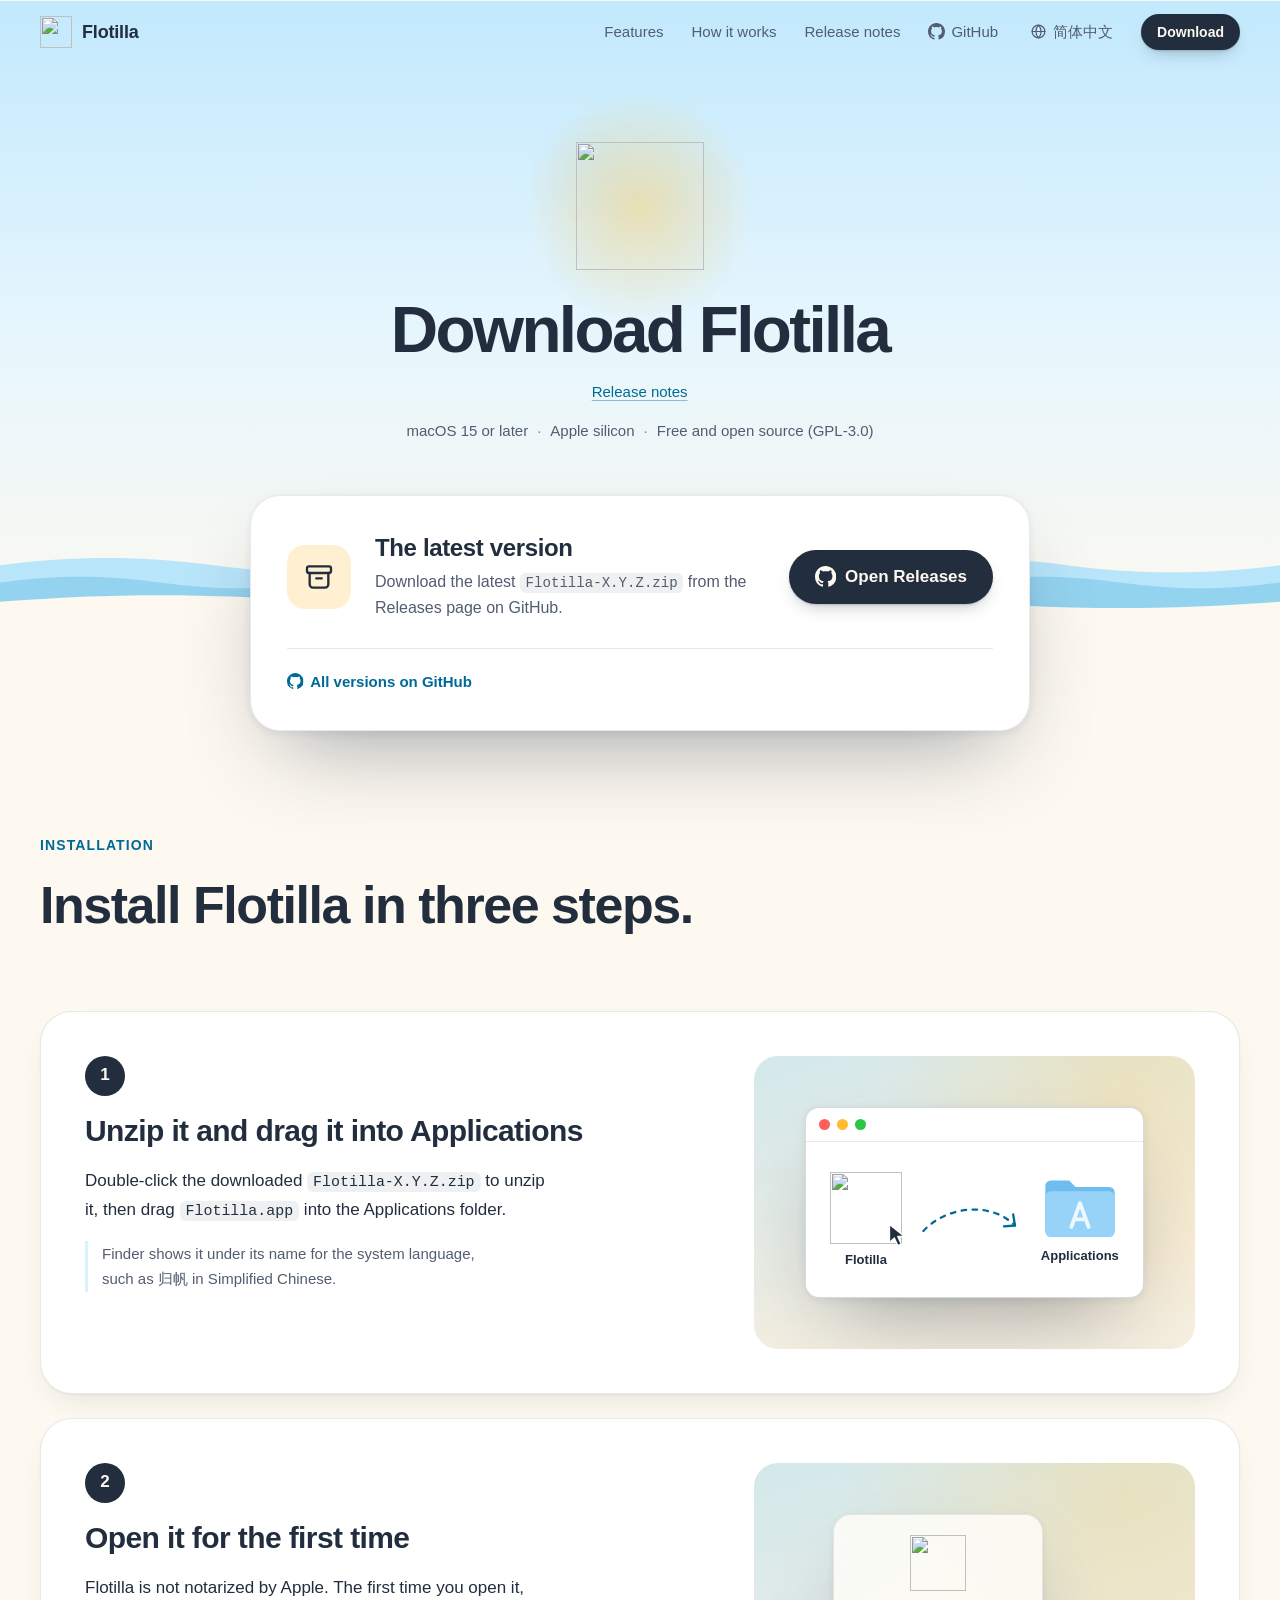
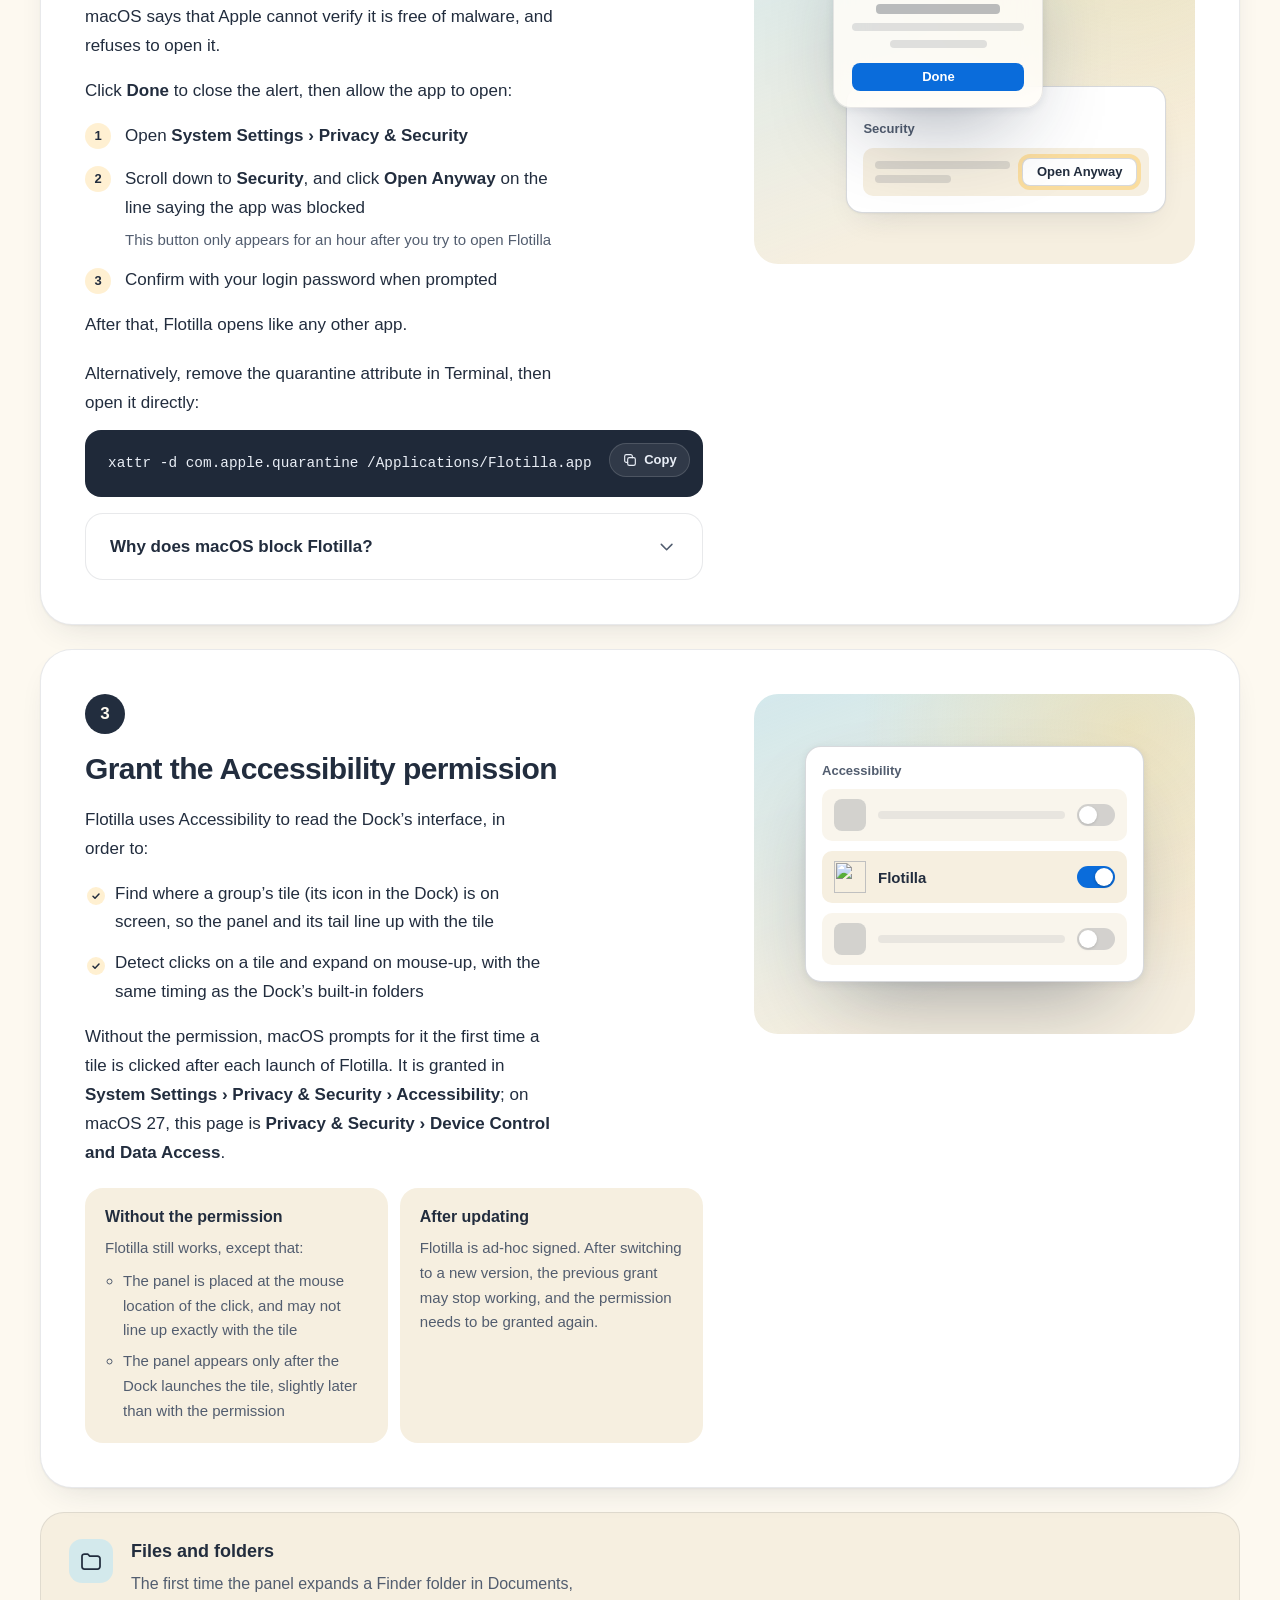
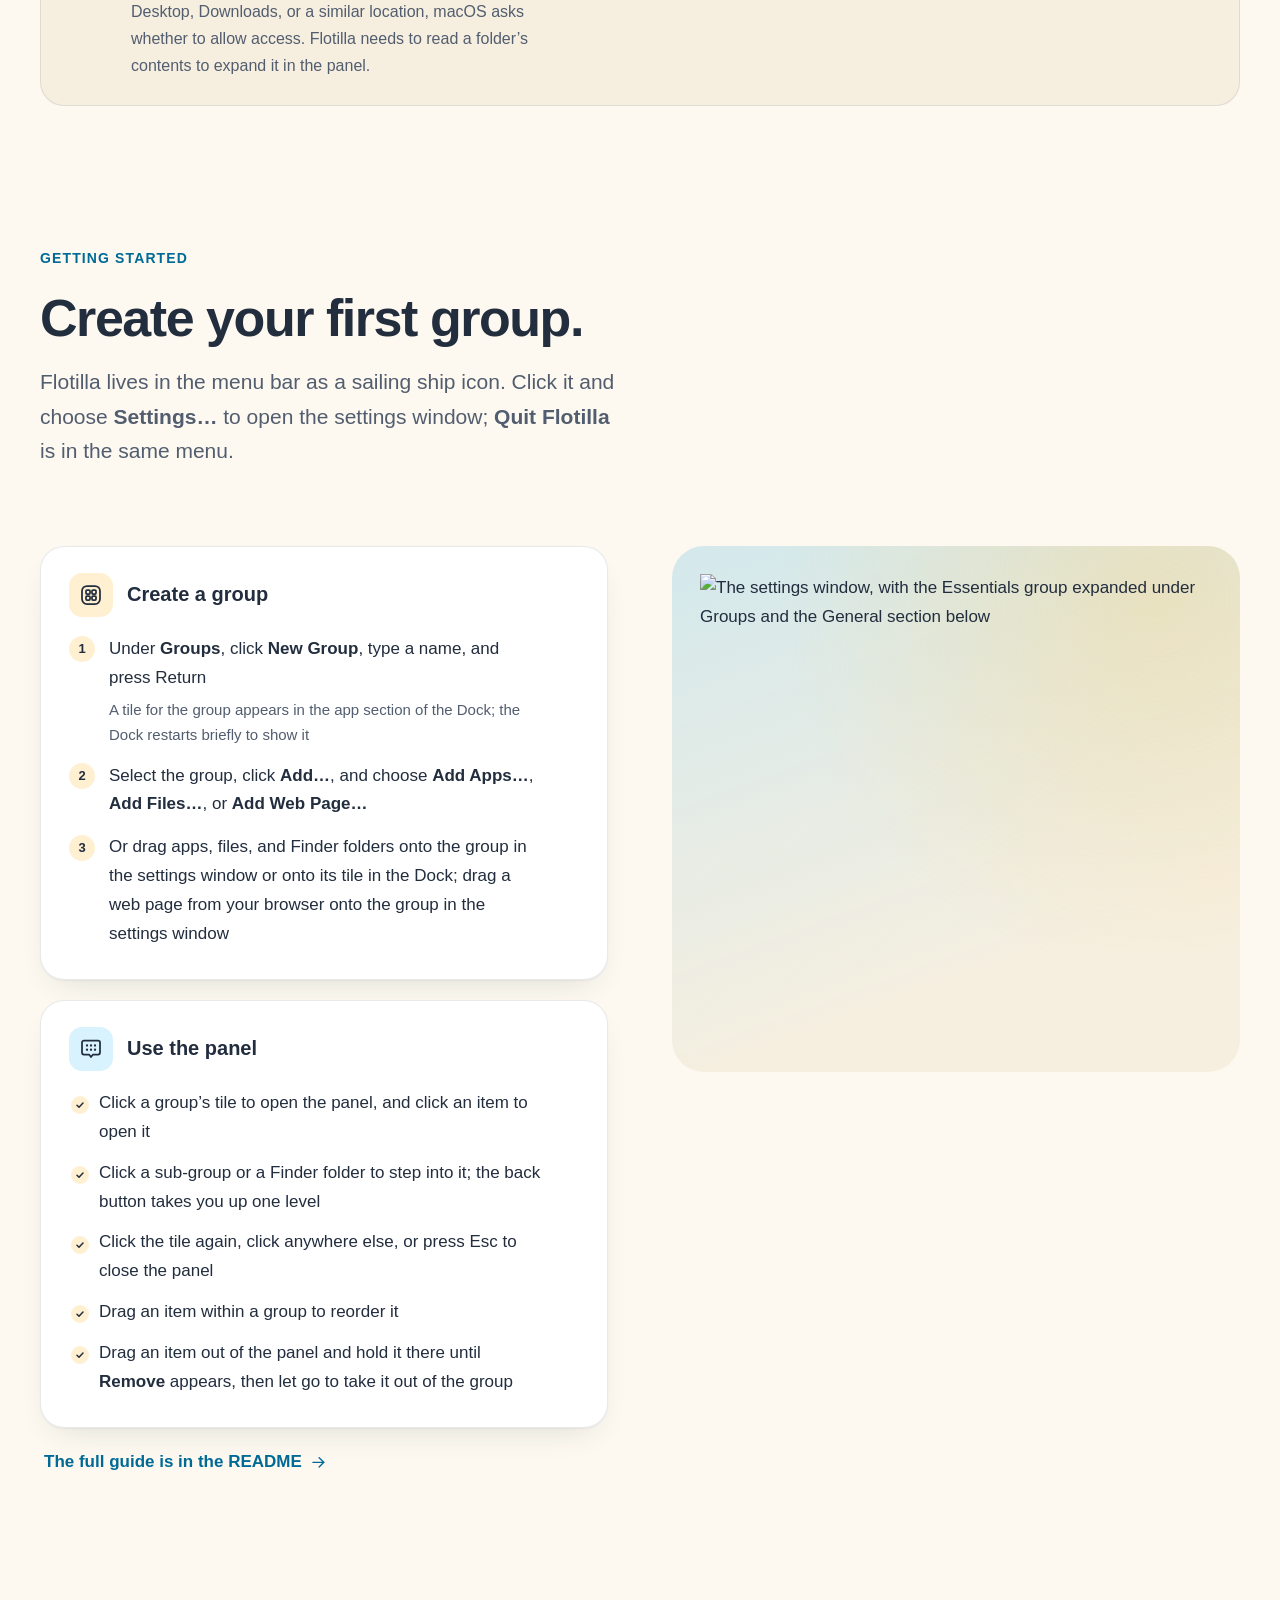
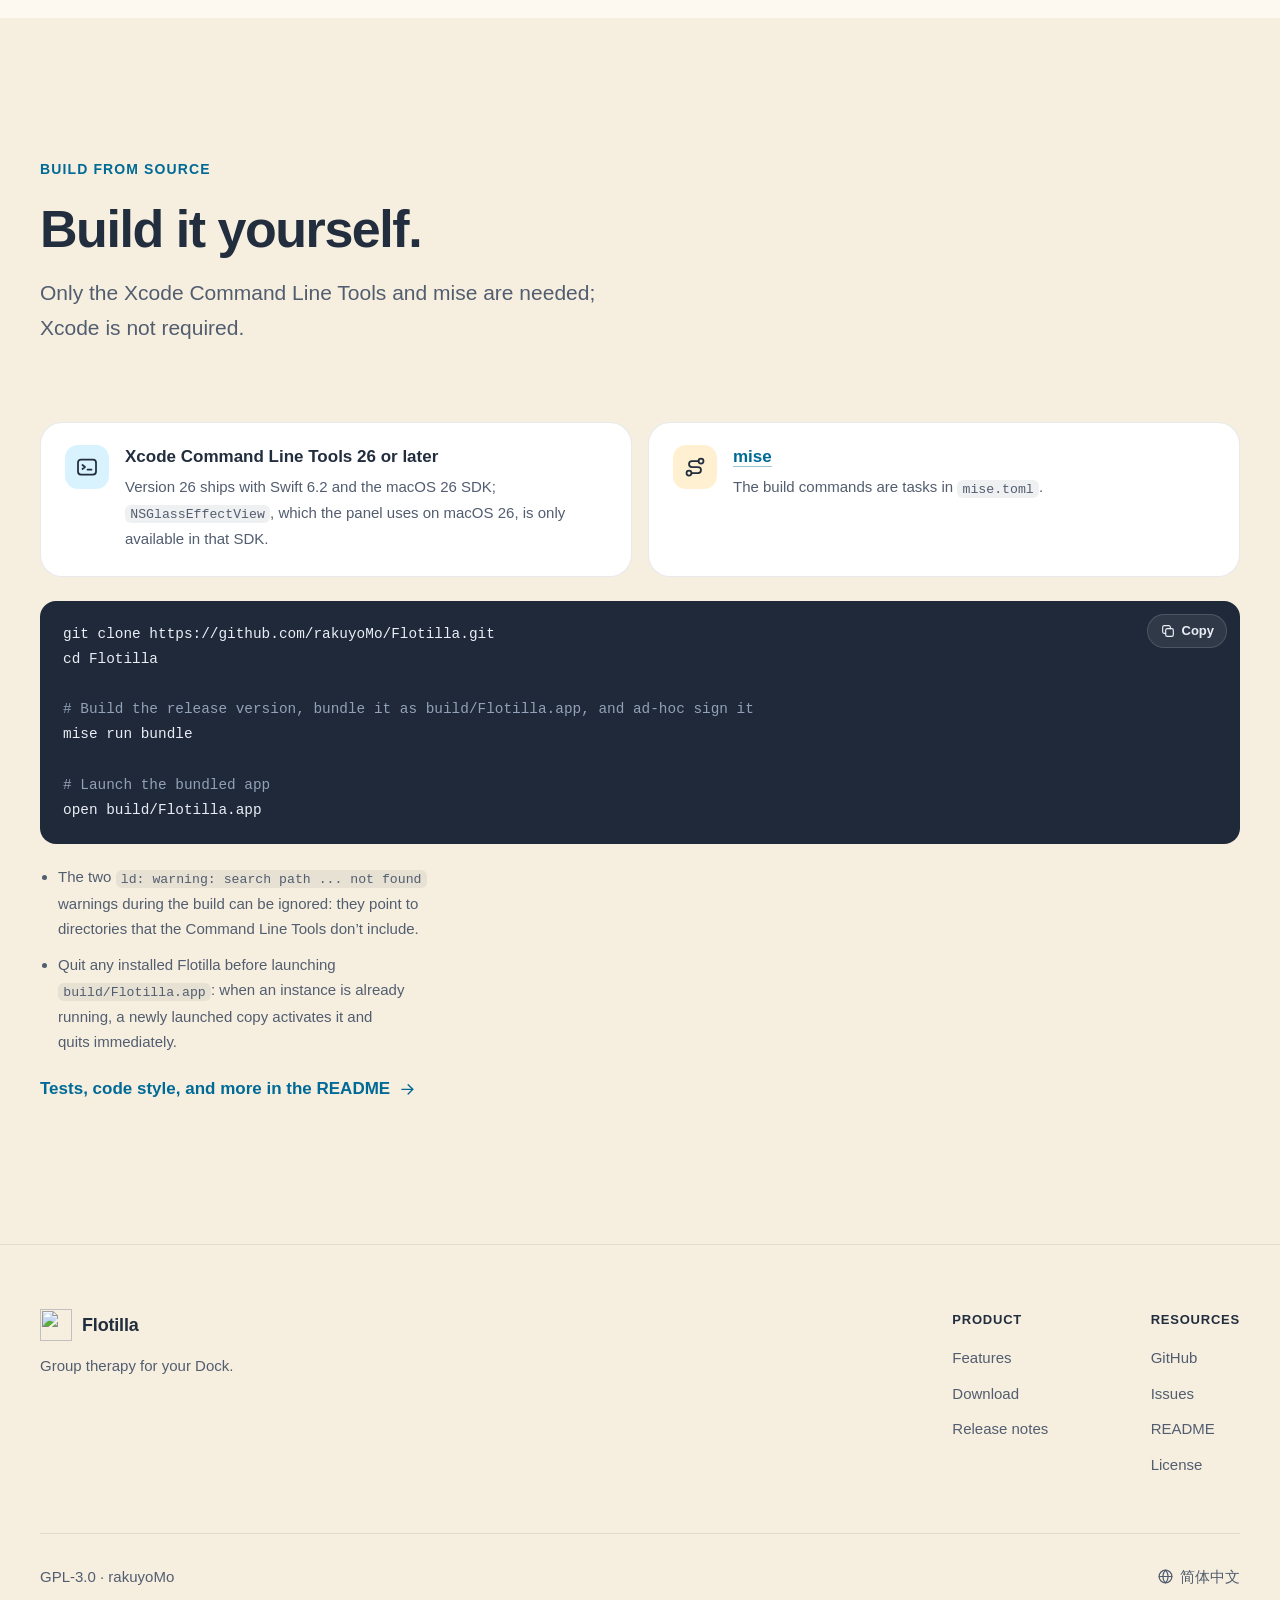
==== website/download/index.html @ 15d31f88 "feat: 新增官网的页面、样式与脚本" ====
<!doctype html>
<html
  lang="en"
  data-root="../"
>
<head>
  <meta charset="utf-8">

  <meta
    name="viewport"
    content="width=device-width, initial-scale=1"
  >

  <!-- 浏览器首选简体中文、又没在语言切换里选过时，跳到中文页；先于渲染执行，避免先闪一下英文 -->
  <script>
    (() => {
      document.documentElement.classList.add("js");

      let saved = null;

      try {
        saved = localStorage.getItem("flotilla.language");
      } catch {
        saved = null;
      }

      const preferred = (
        navigator.languages?.[0]
        ?? navigator.language
        ?? ""
      ).toLowerCase();

      const isSimplifiedChinese = ["zh", "zh-cn", "zh-sg"].includes(preferred)
        || preferred.startsWith("zh-hans");

      if (saved === null && isSimplifiedChinese) {
        location.replace("../zh/download/" + location.hash);
      }
    })();
  </script>

  <title>Download Flotilla</title>

  <meta
    name="description"
    content="Download Flotilla for macOS 15 or later on Apple silicon, then install it, open it for the first time, and grant the Accessibility permission."
  >

  <meta
    name="color-scheme"
    content="light dark"
  >

  <meta
    name="theme-color"
    content="#FDF9F0"
    media="(prefers-color-scheme: light)"
  >

  <meta
    name="theme-color"
    content="#031536"
    media="(prefers-color-scheme: dark)"
  >

  <link
    rel="canonical"
    href="https://blog.rakuyo.dev/Flotilla/download/"
  >

  <link
    rel="alternate"
    hreflang="en"
    href="https://blog.rakuyo.dev/Flotilla/download/"
  >

  <link
    rel="alternate"
    hreflang="zh-Hans"
    href="https://blog.rakuyo.dev/Flotilla/zh/download/"
  >

  <link
    rel="alternate"
    hreflang="x-default"
    href="https://blog.rakuyo.dev/Flotilla/download/"
  >

  <meta
    property="og:type"
    content="website"
  >

  <meta
    property="og:site_name"
    content="Flotilla"
  >

  <meta
    property="og:title"
    content="Download Flotilla"
  >

  <meta
    property="og:description"
    content="Download Flotilla for macOS 15 or later on Apple silicon, then install it, open it for the first time, and grant the Accessibility permission."
  >

  <meta
    property="og:url"
    content="https://blog.rakuyo.dev/Flotilla/download/"
  >

  <meta
    property="og:image"
    content="https://blog.rakuyo.dev/Flotilla/assets/img/og-en.png"
  >

  <meta
    property="og:image:width"
    content="1200"
  >

  <meta
    property="og:image:height"
    content="480"
  >

  <meta
    property="og:locale"
    content="en_US"
  >

  <meta
    name="twitter:card"
    content="summary_large_image"
  >

  <link
    rel="icon"
    href="../assets/img/favicon-light.png"
    type="image/png"
    media="(prefers-color-scheme: light)"
  >

  <link
    rel="icon"
    href="../assets/img/favicon-dark.png"
    type="image/png"
    media="(prefers-color-scheme: dark)"
  >

  <link
    rel="apple-touch-icon"
    href="../assets/img/apple-touch-icon.png"
  >

  <link
    rel="stylesheet"
    href="../assets/css/site.css"
  >

  <link
    rel="stylesheet"
    href="../assets/css/download.css"
  >

  <script
    src="../assets/js/site.js"
    defer
  ></script>
  <script
    src="../assets/js/releases.js"
    defer
  ></script>
</head>
<body>
  <svg
    class="icon-sprite"
    aria-hidden="true"
  >
    <symbol
      id="i-github"
      viewBox="0 0 16 16"
    >
      <path
        fill="currentColor"
        stroke="none"
        d="M8 0c4.42 0 8 3.58 8 8a8.013 8.013 0 0 1-5.45 7.59c-.4.08-.55-.17-.55-.38 0-.27.01-1.13.01-2.2 0-.75-.25-1.23-.54-1.48 1.78-.2 3.65-.88 3.65-3.95 0-.88-.31-1.59-.82-2.15.08-.2.36-1.02-.08-2.12 0 0-.67-.22-2.2.82-.64-.18-1.32-.27-2-.27-.68 0-1.36.09-2 .27-1.53-1.03-2.2-.82-2.2-.82-.44 1.1-.16 1.92-.08 2.12-.51.56-.82 1.28-.82 2.15 0 3.06 1.86 3.75 3.64 3.95-.23.2-.44.55-.51 1.07-.46.21-1.61.55-2.33-.66-.15-.24-.6-.83-1.23-.82-.67.01-.27.38.01.53.34.19.73.9.82 1.13.16.45.68 1.31 2.69.94 0 .67.01 1.3.01 1.49 0 .21-.15.45-.55.38A7.995 7.995 0 0 1 0 8c0-4.42 3.58-8 8-8Z"
      />
    </symbol>

    <symbol
      id="i-download"
      viewBox="0 0 24 24"
    >
      <path d="M12 4v11"/>
      <path d="m7 10 5 5 5-5"/>
      <path d="M5 19.5h14"/>
    </symbol>

    <symbol
      id="i-arrow-right"
      viewBox="0 0 24 24"
    >
      <path d="M5 12h14"/>
      <path d="m13 6 6 6-6 6"/>
    </symbol>

    <symbol
      id="i-external"
      viewBox="0 0 24 24"
    >
      <path d="M7 17 17 7"/>
      <path d="M8.5 7H17v8.5"/>
    </symbol>

    <symbol
      id="i-copy"
      viewBox="0 0 24 24"
    >
      <rect
        x="8.5"
        y="8.5"
        width="11.5"
        height="11.5"
        rx="2.5"
      />

      <path d="M15.5 8.5V6.5A2.5 2.5 0 0 0 13 4H6.5A2.5 2.5 0 0 0 4 6.5V13a2.5 2.5 0 0 0 2.5 2.5h2"/>
    </symbol>

    <symbol
      id="i-check"
      viewBox="0 0 24 24"
    >
      <path d="m5 12.5 4.5 4.5L19 7.5"/>
    </symbol>

    <symbol
      id="i-close"
      viewBox="0 0 24 24"
    >
      <path d="m6.5 6.5 11 11"/>
      <path d="m17.5 6.5-11 11"/>
    </symbol>

    <symbol
      id="i-menu"
      viewBox="0 0 24 24"
    >
      <path d="M4 8.5h16"/>
      <path d="M4 15.5h16"/>
    </symbol>

    <symbol
      id="i-globe"
      viewBox="0 0 24 24"
    >
      <circle
        cx="12"
        cy="12"
        r="9"
      />

      <path d="M3 12h18"/>
      <path d="M12 3c2.5 2.6 3.75 5.6 3.75 9s-1.25 6.4-3.75 9c-2.5-2.6-3.75-5.6-3.75-9S9.5 5.6 12 3Z"/>
    </symbol>

    <symbol
      id="i-link"
      viewBox="0 0 24 24"
    >
      <path d="M10 14a4.5 4.5 0 0 0 6.4 0l2.8-2.8a4.5 4.5 0 0 0-6.4-6.4L11.5 6.1"/>
      <path d="M14 10a4.5 4.5 0 0 0-6.4 0l-2.8 2.8a4.5 4.5 0 0 0 6.4 6.4l1.3-1.3"/>
    </symbol>

    <symbol
      id="i-rss"
      viewBox="0 0 24 24"
    >
      <path d="M5 4.5A14.5 14.5 0 0 1 19.5 19"/>
      <path d="M5 10.5a8.5 8.5 0 0 1 8.5 8.5"/>

      <circle
        cx="6"
        cy="18"
        r="1.5"
        fill="currentColor"
        stroke="none"
      />
    </symbol>

    <symbol
      id="i-star"
      viewBox="0 0 24 24"
    >
      <path d="m12 3.5 2.6 5.3 5.9.9-4.25 4.1 1 5.8L12 16.85l-5.25 2.75 1-5.8L3.5 9.7l5.9-.9Z"/>
    </symbol>

    <symbol
      id="i-eye"
      viewBox="0 0 24 24"
    >
      <path d="M2.5 12S6 5.5 12 5.5 21.5 12 21.5 12 18 18.5 12 18.5 2.5 12 2.5 12Z"/>

      <circle
        cx="12"
        cy="12"
        r="3"
      />
    </symbol>

    <symbol
      id="i-issue"
      viewBox="0 0 24 24"
    >
      <circle
        cx="12"
        cy="12"
        r="8.5"
      />

      <circle
        cx="12"
        cy="12"
        r="1.75"
        fill="currentColor"
        stroke="none"
      />
    </symbol>

    <symbol
      id="i-pull-request"
      viewBox="0 0 24 24"
    >
      <circle
        cx="6.5"
        cy="6"
        r="2.25"
      />

      <circle
        cx="6.5"
        cy="18"
        r="2.25"
      />

      <circle
        cx="17.5"
        cy="18"
        r="2.25"
      />

      <path d="M6.5 8.25v7.5"/>
      <path d="M17.5 15.75V9.5a3 3 0 0 0-3-3H11"/>
      <path d="m13 4-2.5 2.5L13 9"/>
    </symbol>

    <symbol
      id="i-terminal"
      viewBox="0 0 24 24"
    >
      <rect
        x="3"
        y="4.5"
        width="18"
        height="15"
        rx="3"
      />

      <path d="m7.5 10 2.5 2-2.5 2"/>
      <path d="M12.5 14.5h4"/>
    </symbol>

    <symbol
      id="i-scale"
      viewBox="0 0 24 24"
    >
      <path d="M12 4v16"/>
      <path d="M8 20h8"/>
      <path d="M5 7.5h14"/>
      <path d="M5 7.5 2.75 13a2.5 2.5 0 0 0 4.5 0Z"/>
      <path d="M19 7.5 16.75 13a2.5 2.5 0 0 0 4.5 0Z"/>
    </symbol>

    <symbol
      id="i-chevron-down"
      viewBox="0 0 24 24"
    >
      <path d="m6 9.5 6 6 6-6"/>
    </symbol>

    <symbol
      id="i-dock"
      viewBox="0 0 24 24"
    >
      <rect
        x="2.5"
        y="12"
        width="19"
        height="8.5"
        rx="3"
      />

      <rect
        x="5.5"
        y="14.75"
        width="3.5"
        height="3.5"
        rx="1"
      />

      <rect
        x="10.25"
        y="14.75"
        width="3.5"
        height="3.5"
        rx="1"
      />

      <rect
        x="15"
        y="14.75"
        width="3.5"
        height="3.5"
        rx="1"
      />

      <path d="M12 3.5v5"/>
      <path d="m9.5 6.5 2.5 2.5 2.5-2.5"/>
    </symbol>

    <symbol
      id="i-items"
      viewBox="0 0 24 24"
    >
      <rect
        x="3"
        y="3"
        width="7.5"
        height="7.5"
        rx="2"
      />

      <path d="M14 3h4l2.5 2.5v5H14Z"/>
      <path d="M3 15a1.5 1.5 0 0 1 1.5-1.5h2l1 1.25h3a1.5 1.5 0 0 1 1.5 1.5v3.25a1.5 1.5 0 0 1-1.5 1.5h-6A1.5 1.5 0 0 1 3 19.5Z"/>

      <circle
        cx="17.25"
        cy="17.25"
        r="3.75"
      />

      <path d="M13.5 17.25h7.5"/>
    </symbol>

    <symbol
      id="i-nested"
      viewBox="0 0 24 24"
    >
      <rect
        x="3"
        y="3"
        width="18"
        height="18"
        rx="4.5"
      />

      <rect
        x="8"
        y="8"
        width="8"
        height="8"
        rx="2"
      />
    </symbol>

    <symbol
      id="i-grid"
      viewBox="0 0 24 24"
    >
      <path d="M5 3.5h14a2 2 0 0 1 2 2v10a2 2 0 0 1-2 2h-5l-2 2.5-2-2.5H5a2 2 0 0 1-2-2v-10a2 2 0 0 1 2-2Z"/>

      <g
        fill="currentColor"
        stroke="none"
      >
        <circle
          cx="8"
          cy="8.5"
          r="1.15"
        />

        <circle
          cx="12"
          cy="8.5"
          r="1.15"
        />

        <circle
          cx="16"
          cy="8.5"
          r="1.15"
        />

        <circle
          cx="8"
          cy="12.75"
          r="1.15"
        />

        <circle
          cx="12"
          cy="12.75"
          r="1.15"
        />

        <circle
          cx="16"
          cy="12.75"
          r="1.15"
        />
      </g>
    </symbol>

    <symbol
      id="i-group-icon"
      viewBox="0 0 24 24"
    >
      <rect
        x="3"
        y="3"
        width="18"
        height="18"
        rx="5"
      />

      <rect
        x="7"
        y="7"
        width="4"
        height="4"
        rx="1"
      />

      <rect
        x="13"
        y="7"
        width="4"
        height="4"
        rx="1"
      />

      <rect
        x="7"
        y="13"
        width="4"
        height="4"
        rx="1"
      />

      <rect
        x="13"
        y="13"
        width="4"
        height="4"
        rx="1"
      />
    </symbol>

    <symbol
      id="i-move"
      viewBox="0 0 24 24"
    >
      <path d="M12 3v18"/>
      <path d="m9 6 3-3 3 3"/>
      <path d="m9 18 3 3 3-3"/>
      <path d="M3 12h18"/>
      <path d="m6 9-3 3 3 3"/>
      <path d="m18 9 3 3-3 3"/>
    </symbol>

    <symbol
      id="i-route"
      viewBox="0 0 24 24"
    >
      <circle
        cx="6"
        cy="18"
        r="2.5"
      />

      <circle
        cx="18"
        cy="6"
        r="2.5"
      />

      <path d="M8.5 18H15a3 3 0 0 0 0-6H9a3 3 0 0 1 0-6h6.5"/>
    </symbol>

    <symbol
      id="i-menubar"
      viewBox="0 0 24 24"
    >
      <rect
        x="2.5"
        y="4"
        width="19"
        height="16"
        rx="3"
      />

      <path d="M2.5 8.5h19"/>

      <circle
        cx="17.75"
        cy="6.25"
        r="0.9"
        fill="currentColor"
        stroke="none"
      />
    </symbol>

    <symbol
      id="i-languages"
      viewBox="0 0 24 24"
    >
      <path d="M3.5 5.5a2 2 0 0 1 2-2h7a2 2 0 0 1 2 2V10a2 2 0 0 1-2 2h-4l-3 2.5V12a2 2 0 0 1-2-2Z"/>
      <path d="M17.5 9h1a2 2 0 0 1 2 2v4.5a2 2 0 0 1-2 2V20l-3-2.5h-3a2 2 0 0 1-2-2V15"/>
    </symbol>

    <symbol
      id="i-refresh"
      viewBox="0 0 24 24"
    >
      <path d="M19.5 11A7.5 7.5 0 0 0 6 6.6L4.5 8"/>
      <path d="M4.5 4v4h4"/>
      <path d="M4.5 13A7.5 7.5 0 0 0 18 17.4l1.5-1.4"/>
      <path d="M19.5 20v-4h-4"/>
    </symbol>

    <symbol
      id="i-archive"
      viewBox="0 0 24 24"
    >
      <rect
        x="3"
        y="4"
        width="18"
        height="5"
        rx="1.5"
      />

      <path d="M5 9v8.5A2.5 2.5 0 0 0 7.5 20h9a2.5 2.5 0 0 0 2.5-2.5V9"/>
      <path d="M10 13h4"/>
    </symbol>

    <symbol
      id="i-folder"
      viewBox="0 0 24 24"
    >
      <path d="M3 7.5A2.5 2.5 0 0 1 5.5 5h3.2l2 2.2h7.8A2.5 2.5 0 0 1 21 9.7v7.8a2.5 2.5 0 0 1-2.5 2.5h-13A2.5 2.5 0 0 1 3 17.5Z"/>
    </symbol>

    <symbol
      id="i-stack"
      viewBox="0 0 24 24"
    >
      <path d="M3 9.5A2.5 2.5 0 0 1 5.5 7h3.2l2 2.2h7.8A2.5 2.5 0 0 1 21 11.7v6.3a2.5 2.5 0 0 1-2.5 2.5h-13A2.5 2.5 0 0 1 3 18Z"/>
      <path d="M6 4h12"/>
    </symbol>

    <symbol
      id="i-drop"
      viewBox="0 0 24 24"
    >
      <rect
        x="3"
        y="11"
        width="18"
        height="9.5"
        rx="3"
      />

      <path d="M12 3v9"/>
      <path d="m8.5 8.5 3.5 3.5 3.5-3.5"/>
    </symbol>

    <symbol
      id="i-shield"
      viewBox="0 0 24 24"
    >
      <path d="M12 3 4.5 6v5.5c0 4.5 3.2 8.2 7.5 9.5 4.3-1.3 7.5-5 7.5-9.5V6Z"/>
      <path d="m9 12 2.2 2.2L15.5 10"/>
    </symbol>

    <symbol
      id="i-accessibility"
      viewBox="0 0 24 24"
    >
      <circle
        cx="12"
        cy="12"
        r="9"
      />

      <circle
        cx="12"
        cy="7.5"
        r="1.25"
        fill="currentColor"
        stroke="none"
      />

      <path d="M7.5 10h9"/>
      <path d="M12 10v4"/>
      <path d="m9.5 18 2.5-4 2.5 4"/>
    </symbol>

    <symbol
      id="i-sail"
      viewBox="0 0 24 24"
    >
      <path d="M12 3v14"/>
      <path d="M12 4.5 18.5 15H12"/>
      <path d="M10 6.5 5 15h5"/>
      <path d="M3.5 18h17l-2 2.5h-13Z"/>
    </symbol>
  </svg>

  <a
    class="skip-link"
    href="#main"
  >Skip to content</a>

  <header
    class="site-header"
    data-site-header
  >
    <nav
      class="nav container"
      aria-label="Main"
    >
      <a
        class="brand"
        href="../"
      >
        <picture>
          <source
            srcset="../assets/img/app-icon-dark-64.png"
            media="(prefers-color-scheme: dark)"
          >

          <img
            src="../assets/img/app-icon-light-64.png"
            alt=""
            width="32"
            height="32"
          >
        </picture>

        <span>Flotilla</span>
      </a>

      <button
        class="nav-toggle"
        type="button"
        aria-expanded="false"
        aria-controls="nav-menu"
        aria-label="Menu"
        data-nav-toggle
      >
        <svg
          class="icon"
          aria-hidden="true"
        ><use href="#i-menu"/></svg>
      </button>

      <div
        class="nav-menu"
        id="nav-menu"
      >
        <ul class="nav-links">
          <li>
            <a href="../#features">Features</a>
          </li>

          <li>
            <a href="../#how-it-works">How it works</a>
          </li>

          <li>
            <a href="../releases/">Release notes</a>
          </li>

          <li>
            <a href="https://github.com/rakuyoMo/Flotilla">
              <svg
                class="icon"
                aria-hidden="true"
              ><use href="#i-github"/></svg>
              GitHub
            </a>
          </li>
        </ul>

        <a
          class="language-switch"
          href="../zh/download/"
          hreflang="zh-Hans"
          lang="zh-Hans"
          data-language-switch="zh-Hans"
        >
          <svg
            class="icon"
            aria-hidden="true"
          ><use href="#i-globe"/></svg>
          简体中文
        </a>
      </div>

      <a
        class="button button-primary button-small nav-download"
        href="./"
        aria-current="page"
      >Download</a>
    </nav>
  </header>

  <main id="main">
    <section
      class="hero page-hero"
      aria-labelledby="page-title"
    >
      <div
        class="hero-sky"
        aria-hidden="true"
      ></div>

      <div class="container page-hero-inner">
        <div class="page-hero-icon">
          <picture>
            <source
              srcset="../assets/img/app-icon-dark-256.png"
              media="(prefers-color-scheme: dark)"
            >

            <img
              src="../assets/img/app-icon-light-256.png"
              alt=""
              width="128"
              height="128"
              fetchpriority="high"
            >
          </picture>
        </div>

        <h1
          class="page-title"
          id="page-title"
        >Download Flotilla</h1>

        <p
          class="meta-line page-meta"
          data-when="latest"
        >
          <span>Version <span data-release-version></span></span>
          <span>Released <time data-release-date></time></span>

          <span>
            <a
              href="../releases/"
              data-release-notes-link
            >Release notes</a>
          </span>
        </p>

        <p
          class="meta-line page-meta"
          data-when="unknown"
        >
          <span><a href="../releases/">Release notes</a></span>
        </p>

        <p class="meta-line page-meta">
          <span>macOS 15 or later</span>
          <span>Apple silicon</span>
          <span>Free and open source (GPL-3.0)</span>
        </p>
      </div>

      <svg
        class="hero-waves"
        viewBox="0 0 1440 120"
        preserveAspectRatio="none"
        aria-hidden="true"
      >
        <path
          class="wave wave-back"
          d="M0 46C86.4 36 153.6 36 240 46s153.6 10 240 0 153.6-10 240 0 153.6 10 240 0 153.6-10 240 0 153.6 10 240 0 153.6-10 240 0 153.6 10 240 0 153.6-10 240 0 153.6 10 240 0 153.6-10 240 0 153.6 10 240 0V120H0Z"
        />

        <path
          class="wave wave-middle"
          d="M0 64C64.8 56 115.2 56 180 64s115.2 8 180 0 115.2-8 180 0 115.2 8 180 0 115.2-8 180 0 115.2 8 180 0 115.2-8 180 0 115.2 8 180 0 115.2-8 180 0 115.2 8 180 0 115.2-8 180 0 115.2 8 180 0 115.2-8 180 0 115.2 8 180 0 115.2-8 180 0 115.2 8 180 0V120H0Z"
        />

        <path
          class="wave wave-front"
          d="M0 84C129.6 75 230.4 75 360 84s230.4 9 360 0 230.4-9 360 0 230.4 9 360 0 230.4-9 360 0 230.4 9 360 0 230.4-9 360 0 230.4 9 360 0V120H0Z"
        />
      </svg>
    </section>

    <section
      class="download"
      aria-label="Download"
    >
      <div class="container">
        <div
          class="download-card"
          data-download-card
        >
          <div class="download-card-body">
            <span
              class="icon-box icon-box-sun download-card-icon"
              data-when="latest unknown"
            >
              <svg
                class="icon when-ready"
                aria-hidden="true"
              ><use href="#i-archive"/></svg>

              <svg
                class="icon when-started"
                aria-hidden="true"
              ><use href="#i-check"/></svg>
            </span>

            <span
              class="icon-box icon-box-sky download-card-icon"
              data-when="none"
            >
              <svg
                class="icon"
                aria-hidden="true"
              ><use href="#i-sail"/></svg>
            </span>

            <div
              class="download-card-text"
              data-when="latest"
            >
              <h2 class="download-card-title when-ready">Flotilla <span data-release-version></span></h2>
              <h2 class="download-card-title when-started">Download started</h2>

              <p class="meta-line download-card-file">
                <span data-release-asset-name></span>
                <span data-release-asset-size></span>
              </p>
            </div>

            <div
              class="download-card-text"
              data-when="none"
            >
              <h2 class="download-card-title">Not released yet</h2>
              <p>Flotilla hasn’t published a release yet. Build it from source, or watch the repository on GitHub to be notified when the first version is out.</p>
            </div>

            <div
              class="download-card-text"
              data-when="unknown"
            >
              <h2 class="download-card-title">The latest version</h2>
              <p>Download the latest <code>Flotilla-X.Y.Z.zip</code> from the Releases page on GitHub.</p>
            </div>

            <div class="download-card-actions">
              <a
                class="button button-primary button-large"
                href="https://github.com/rakuyoMo/Flotilla/releases/latest"
                data-when="latest"
                data-download
              >
                <svg
                  class="icon"
                  aria-hidden="true"
                ><use href="#i-download"/></svg>

                <span class="when-ready">Download</span>
                <span class="when-started">Download again</span>
              </a>

              <a
                class="button button-primary button-large"
                href="https://github.com/rakuyoMo/Flotilla/releases/latest"
                data-when="unknown"
              >
                <svg
                  class="icon"
                  aria-hidden="true"
                ><use href="#i-github"/></svg>
                Open Releases
              </a>

              <a
                class="button button-primary"
                href="#build"
                data-when="none"
              >
                <svg
                  class="icon"
                  aria-hidden="true"
                ><use href="#i-terminal"/></svg>
                Build from source
              </a>

              <a
                class="button button-secondary"
                href="https://github.com/rakuyoMo/Flotilla"
                data-when="none"
              >
                <svg
                  class="icon"
                  aria-hidden="true"
                ><use href="#i-eye"/></svg>
                Watch on GitHub
              </a>
            </div>
          </div>

          <p
            class="download-card-started when-started"
            data-when="latest"
          >
            <a href="#install">
              Next, install Flotilla in three steps
              <svg
                class="icon"
                aria-hidden="true"
              ><use href="#i-chevron-down"/></svg>
            </a>
          </p>

          <div class="download-card-footer">
            <a
              class="card-link"
              href="https://github.com/rakuyoMo/Flotilla/releases"
              data-when="latest unknown"
            >
              <svg
                class="icon"
                aria-hidden="true"
              ><use href="#i-github"/></svg>
              All versions on GitHub
            </a>

            <p data-when="none">On GitHub, choose <strong>Watch › Custom › Releases</strong> to be notified of new versions.</p>
          </div>
        </div>
      </div>
    </section>

    <section
      class="section install"
      id="install"
      aria-labelledby="install-title"
    >
      <div class="container">
        <header class="section-header reveal">
          <p class="eyebrow">Installation</p>

          <h2
            class="section-title"
            id="install-title"
          >Install Flotilla in three steps.</h2>
        </header>

        <ol class="install-steps">
          <li
            class="install-step reveal"
            data-install-step
          >
            <div class="install-copy">
              <span class="step-number">1</span>
              <h3 class="step-title">Unzip it and drag it into Applications</h3>
              <p>Double-click the downloaded <code>Flotilla-X.Y.Z.zip</code> to unzip it, then drag <code>Flotilla.app</code> into the Applications folder.</p>
              <p class="step-note">Finder shows it under its name for the system language, such as 归帆 in Simplified Chinese.</p>
            </div>

            <div
              class="feature-media install-art"
              aria-hidden="true"
            >
              <div class="mock-window">
                <div class="mock-titlebar">
                  <span></span>
                  <span></span>
                  <span></span>
                </div>

                <div class="mock-drag">
                  <div class="mock-item">
                    <picture>
                      <source
                        srcset="../assets/img/app-icon-dark-256.png"
                        media="(prefers-color-scheme: dark)"
                      >

                      <img
                        src="../assets/img/app-icon-light-256.png"
                        alt=""
                        width="72"
                        height="72"
                        loading="lazy"
                      >
                    </picture>

                    <span class="mock-label">Flotilla</span>

                    <svg
                      class="mock-cursor"
                      viewBox="0 0 24 32"
                    ><path d="M2 2v24l6.5-6 4.5 10 4.5-2-4.5-10h9Z"/></svg>
                  </div>

                  <svg
                    class="mock-arrow"
                    viewBox="0 0 120 48"
                  >
                    <path d="M8 36C34 8 82 4 108 30"/>
                    <path d="m96 31 12-1-2-12"/>
                  </svg>

                  <div class="mock-item">
                    <svg
                      class="mock-folder"
                      viewBox="0 0 72 60"
                    >
                      <path
                        class="mock-folder-back"
                        d="M4 10a5 5 0 0 1 5-5h17l6 6h31a5 5 0 0 1 5 5v36a5 5 0 0 1-5 5H9a5 5 0 0 1-5-5Z"
                      />

                      <path
                        class="mock-folder-front"
                        d="M4 20a5 5 0 0 1 5-5h54a5 5 0 0 1 5 5v32a5 5 0 0 1-5 5H9a5 5 0 0 1-5-5Z"
                      />

                      <path
                        class="mock-folder-mark"
                        d="M28 48 36 26l8 22M31 41h10"
                      />
                    </svg>

                    <span class="mock-label">Applications</span>
                  </div>
                </div>
              </div>
            </div>
          </li>

          <li class="install-step reveal">
            <div class="install-copy">
              <span class="step-number">2</span>
              <h3 class="step-title">Open it for the first time</h3>
              <p>Flotilla is not notarized by Apple. The first time you open it, macOS says that Apple cannot verify it is free of malware, and refuses to open it.</p>

              <p>Click <strong>Done</strong> to close the alert, then allow the app to open:</p>

              <ol class="number-list">
                <li>Open <strong>System Settings › Privacy &amp; Security</strong></li>

                <li>
                  Scroll down to <strong>Security</strong>, and click <strong>Open Anyway</strong> on the line saying the app was blocked
                  <span class="list-note">This button only appears for an hour after you try to open Flotilla</span>
                </li>

                <li>Confirm with your login password when prompted</li>
              </ol>

              <p>After that, Flotilla opens like any other app.</p>

              <div class="step-alternative">
                <p>Alternatively, remove the quarantine attribute in Terminal, then open it directly:</p>

                <div class="code-block">
                  <pre><code>xattr -d com.apple.quarantine /Applications/Flotilla.app</code></pre>

                  <button
                    class="copy-button"
                    type="button"
                    data-copy
                    data-copied-label="Copied — paste it into Terminal to run"
                  >
                    <svg
                      class="icon"
                      aria-hidden="true"
                    ><use href="#i-copy"/></svg>
                    Copy
                  </button>
                </div>
              </div>

              <details class="faq-item">
                <summary>
                  Why does macOS block Flotilla?
                  <svg
                    class="icon faq-chevron"
                    aria-hidden="true"
                  ><use href="#i-chevron-down"/></svg>
                </summary>

                <div class="faq-answer">
                  <p>Flotilla is ad-hoc signed and not notarized by Apple, so Apple cannot verify that it is free of malware, and macOS refuses to open it the first time.</p>

                  <p>
                    Apple explains how macOS checks the apps you open, and how to open one anyway, in
                    <a href="https://support.apple.com/102445">Safely open apps on your Mac</a>.
                  </p>
                </div>
              </details>
            </div>

            <div
              class="feature-media install-art install-art-stack"
              aria-hidden="true"
            >
              <div class="mock-alert">
                <picture>
                  <source
                    srcset="../assets/img/app-icon-dark-256.png"
                    media="(prefers-color-scheme: dark)"
                  >

                  <img
                    src="../assets/img/app-icon-light-256.png"
                    alt=""
                    width="56"
                    height="56"
                    loading="lazy"
                  >
                </picture>

                <span class="mock-line mock-line-strong"></span>
                <span class="mock-line"></span>
                <span class="mock-line mock-line-short"></span>
                <span class="mock-button mock-button-default">Done</span>
              </div>

              <div class="mock-panel">
                <span class="mock-heading">Security</span>

                <div class="mock-row">
                  <span class="mock-lines">
                    <span class="mock-line"></span>
                    <span class="mock-line mock-line-short"></span>
                  </span>

                  <span class="mock-button mock-button-accent">Open Anyway</span>
                </div>
              </div>
            </div>
          </li>

          <li class="install-step reveal">
            <div class="install-copy">
              <span class="step-number">3</span>
              <h3 class="step-title">Grant the Accessibility permission</h3>
              <p>Flotilla uses Accessibility to read the Dock’s interface, in order to:</p>

              <ul class="check-list">
                <li>Find where a group’s tile (its icon in the Dock) is on screen, so the panel and its tail line up with the tile</li>
                <li>Detect clicks on a tile and expand on mouse-up, with the same timing as the Dock’s built-in folders</li>
              </ul>

              <p>Without the permission, macOS prompts for it the first time a tile is clicked after each launch of Flotilla. It is granted in <strong>System Settings › Privacy &amp; Security › Accessibility</strong>; on macOS 27, this page is <strong>Privacy &amp; Security › Device Control and Data Access</strong>.</p>

              <div class="step-facts">
                <div class="step-fact">
                  <h4>Without the permission</h4>
                  <p>Flotilla still works, except that:</p>

                  <ul>
                    <li>The panel is placed at the mouse location of the click, and may not line up exactly with the tile</li>
                    <li>The panel appears only after the Dock launches the tile, slightly later than with the permission</li>
                  </ul>
                </div>

                <div class="step-fact">
                  <h4>After updating</h4>
                  <p>Flotilla is ad-hoc signed. After switching to a new version, the previous grant may stop working, and the permission needs to be granted again.</p>
                </div>
              </div>
            </div>

            <div
              class="feature-media install-art"
              aria-hidden="true"
            >
              <div class="mock-panel mock-panel-list">
                <span class="mock-heading">Accessibility</span>

                <div class="mock-row mock-row-muted">
                  <span class="mock-app"></span>
                  <span class="mock-line"></span>
                  <span class="mock-switch"></span>
                </div>

                <div class="mock-row">
                  <picture>
                    <source
                      srcset="../assets/img/app-icon-dark-64.png"
                      media="(prefers-color-scheme: dark)"
                    >

                    <img
                      class="mock-app-icon"
                      src="../assets/img/app-icon-light-64.png"
                      alt=""
                      width="32"
                      height="32"
                      loading="lazy"
                    >
                  </picture>

                  <span class="mock-name">Flotilla</span>
                  <span class="mock-switch is-on"></span>
                </div>

                <div class="mock-row mock-row-muted">
                  <span class="mock-app"></span>
                  <span class="mock-line mock-line-short"></span>
                  <span class="mock-switch"></span>
                </div>
              </div>
            </div>
          </li>
        </ol>

        <aside class="callout reveal">
          <span class="icon-box icon-box-sky">
            <svg
              class="icon"
              aria-hidden="true"
            ><use href="#i-folder"/></svg>
          </span>

          <div class="callout-body">
            <h3>Files and folders</h3>
            <p>The first time the panel expands a Finder folder in Documents, Desktop, Downloads, or a similar location, macOS asks whether to allow access. Flotilla needs to read a folder’s contents to expand it in the panel.</p>
          </div>
        </aside>
      </div>
    </section>

    <section
      class="section get-started"
      id="get-started"
      aria-labelledby="get-started-title"
    >
      <div class="container">
        <header class="section-header reveal">
          <p class="eyebrow">Getting started</p>

          <h2
            class="section-title"
            id="get-started-title"
          >Create your first group.</h2>

          <p class="lead">Flotilla lives in the menu bar as a sailing ship icon. Click it and choose <strong>Settings…</strong> to open the settings window; <strong>Quit Flotilla</strong> is in the same menu.</p>
        </header>

        <div class="get-started-grid">
          <div class="get-started-copy">
            <article class="guide reveal">
              <h3 class="guide-title">
                <span class="icon-box icon-box-sun">
                  <svg
                    class="icon"
                    aria-hidden="true"
                  ><use href="#i-group-icon"/></svg>
                </span>
                Create a group
              </h3>

              <ol class="number-list">
                <li>
                  Under <strong>Groups</strong>, click <strong>New Group</strong>, type a name, and press Return
                  <span class="list-note">A tile for the group appears in the app section of the Dock; the Dock restarts briefly to show it</span>
                </li>

                <li>Select the group, click <strong>Add…</strong>, and choose <strong>Add Apps…</strong>, <strong>Add Files…</strong>, or <strong>Add Web Page…</strong></li>

                <li>Or drag apps, files, and Finder folders onto the group in the settings window or onto its tile in the Dock; drag a web page from your browser onto the group in the settings window</li>
              </ol>
            </article>

            <article class="guide reveal">
              <h3 class="guide-title">
                <span class="icon-box icon-box-sky">
                  <svg
                    class="icon"
                    aria-hidden="true"
                  ><use href="#i-grid"/></svg>
                </span>
                Use the panel
              </h3>

              <ul class="check-list">
                <li>Click a group’s tile to open the panel, and click an item to open it</li>
                <li>Click a sub-group or a Finder folder to step into it; the back button takes you up one level</li>
                <li>Click the tile again, click anywhere else, or press Esc to close the panel</li>
                <li>Drag an item within a group to reorder it</li>
                <li>Drag an item out of the panel and hold it there until <strong>Remove</strong> appears, then let go to take it out of the group</li>
              </ul>
            </article>

            <p class="guide-more reveal">
              <a
                class="card-link"
                href="https://github.com/rakuyoMo/Flotilla#getting-started"
              >
                The full guide is in the README
                <svg
                  class="icon"
                  aria-hidden="true"
                ><use href="#i-arrow-right"/></svg>
              </a>
            </p>
          </div>

          <figure class="feature-media get-started-media reveal">
            <picture>
              <source
                srcset="../assets/img/screenshot-settings-en-dark.png"
                media="(prefers-color-scheme: dark)"
              >

              <img
                src="../assets/img/screenshot-settings-en-light.png"
                alt="The settings window, with the Essentials group expanded under Groups and the General section below"
                width="732"
                height="672"
                loading="lazy"
              >
            </picture>
          </figure>
        </div>
      </div>
    </section>

    <section
      class="section build"
      id="build"
      aria-labelledby="build-title"
    >
      <div class="container">
        <header class="section-header reveal">
          <p class="eyebrow">Build from source</p>

          <h2
            class="section-title"
            id="build-title"
          >Build it yourself.</h2>

          <p class="lead">Only the Xcode Command Line Tools and mise are needed; Xcode is not required.</p>
        </header>

        <div class="build-grid">
          <ul class="requirements reveal">
            <li class="requirement">
              <span class="icon-box icon-box-sky">
                <svg
                  class="icon"
                  aria-hidden="true"
                ><use href="#i-terminal"/></svg>
              </span>

              <div>
                <h3>Xcode Command Line Tools 26 or later</h3>
                <p>Version 26 ships with Swift 6.2 and the macOS 26 SDK; <code>NSGlassEffectView</code>, which the panel uses on macOS 26, is only available in that SDK.</p>
              </div>
            </li>

            <li class="requirement">
              <span class="icon-box icon-box-sun">
                <svg
                  class="icon"
                  aria-hidden="true"
                ><use href="#i-route"/></svg>
              </span>

              <div>
                <h3><a href="https://mise.jdx.dev">mise</a></h3>
                <p>The build commands are tasks in <code>mise.toml</code>.</p>
              </div>
            </li>
          </ul>

          <div class="build-commands reveal">
            <div class="code-block">
              <pre><code>git clone https://github.com/rakuyoMo/Flotilla.git
cd Flotilla

<span class="code-comment"># Build the release version, bundle it as build/Flotilla.app, and ad-hoc sign it</span>
mise run bundle

<span class="code-comment"># Launch the bundled app</span>
open build/Flotilla.app</code></pre>

              <button
                class="copy-button"
                type="button"
                data-copy
                data-copied-label="Copied — paste it into Terminal to run"
              >
                <svg
                  class="icon"
                  aria-hidden="true"
                ><use href="#i-copy"/></svg>
                Copy
              </button>
            </div>

            <ul class="build-notes">
              <li>The two <code>ld: warning: search path ... not found</code> warnings during the build can be ignored: they point to directories that the Command Line Tools don’t include.</li>
              <li>Quit any installed Flotilla before launching <code>build/Flotilla.app</code>: when an instance is already running, a newly launched copy activates it and quits immediately.</li>
            </ul>

            <p>
              <a
                class="card-link"
                href="https://github.com/rakuyoMo/Flotilla#development"
              >
                Tests, code style, and more in the README
                <svg
                  class="icon"
                  aria-hidden="true"
                ><use href="#i-arrow-right"/></svg>
              </a>
            </p>
          </div>
        </div>
      </div>
    </section>
  </main>

  <footer class="site-footer">
    <div class="container footer-inner">
      <div class="footer-brand">
        <a
          class="brand"
          href="../"
        >
          <picture>
            <source
              srcset="../assets/img/app-icon-dark-64.png"
              media="(prefers-color-scheme: dark)"
            >

            <img
              src="../assets/img/app-icon-light-64.png"
              alt=""
              width="32"
              height="32"
              loading="lazy"
            >
          </picture>

          <span>Flotilla</span>
        </a>

        <p>Group therapy for your Dock.</p>
      </div>

      <nav
        class="footer-columns"
        aria-label="Footer"
      >
        <div class="footer-column">
          <h2>Product</h2>

          <ul>
            <li><a href="../#features">Features</a></li>
            <li><a href="./">Download</a></li>
            <li><a href="../releases/">Release notes</a></li>
          </ul>
        </div>

        <div class="footer-column">
          <h2>Resources</h2>

          <ul>
            <li><a href="https://github.com/rakuyoMo/Flotilla">GitHub</a></li>
            <li><a href="https://github.com/rakuyoMo/Flotilla/issues">Issues</a></li>
            <li><a href="https://github.com/rakuyoMo/Flotilla#readme">README</a></li>
            <li><a href="https://github.com/rakuyoMo/Flotilla/blob/main/LICENSE">License</a></li>
          </ul>
        </div>
      </nav>
    </div>

    <div class="container footer-bottom">
      <p>GPL-3.0 · rakuyoMo</p>

      <a
        class="language-switch"
        href="../zh/download/"
        hreflang="zh-Hans"
        lang="zh-Hans"
        data-language-switch="zh-Hans"
      >
        <svg
          class="icon"
          aria-hidden="true"
        ><use href="#i-globe"/></svg>
        简体中文
      </a>
    </div>
  </footer>
</body>
</html>
---- website/assets/css/site.css ----
/* 官网各页共用的样式：设计 token、基础排版，以及导航、按钮、代码块、通知卡片、页脚等公共组件 */

/* ==========================================
   设计 token
   ========================================== */

:root {
  color-scheme: light dark;

  /* 品牌色：取自 App 图标与 README 头图的白天版 */
  --sun: #FEC550;
  --sky: #A3DFFC;
  --sea: #0089C2;
  --ink: #222D3E;
  --cream: #FDF9F0;

  /* 页面底色与文字 */
  --color-bg: var(--cream);
  --color-bg-raised: #FFFFFF;
  --color-bg-sunken: #F6EFE0;
  --color-text: var(--ink);
  --color-text-secondary: #525D6F;
  --color-link: #006A96;
  --color-border: rgb(34 45 62 / 10%);
  --color-border-strong: rgb(34 45 62 / 18%);
  --color-focus: #0089C2;

  /* 按钮与版本号胶囊 */
  --color-button-bg: var(--ink);
  --color-button-bg-hover: #2E3B50;
  --color-button-text: var(--cream);
  --color-button-secondary-bg: rgb(255 255 255 / 70%);
  --color-button-secondary-bg-hover: #FFFFFF;
  --color-chip-bg: var(--sun);
  --color-chip-text: var(--ink);

  /* 图标的衬底：日黄与天蓝两种 */
  --color-tint-sun: rgb(254 197 80 / 26%);
  --color-tint-sky: rgb(163 223 252 / 42%);
  --color-icon: var(--ink);

  /* 毛玻璃：导航与通知卡片 */
  --color-glass: rgb(253 249 240 / 74%);
  --color-glass-strong: rgb(255 253 248 / 84%);

  /* 天空：各页顶部与首页收尾区的渐变，日的柔光与海浪 */
  --sky-top: #C2E9FD;
  --sky-middle: #E6F6FD;
  --sky-bottom: var(--color-bg);
  --orb-core: #FEC550;
  --orb-glow: rgb(254 197 80 / 42%);
  --wave-back: rgb(163 223 252 / 75%);
  --wave-middle: rgb(0 137 194 / 20%);

  /* 代码块：两种外观下都是深色底 */
  --color-code-bg: #1F2939;
  --color-code-text: #E9EEF6;
  --color-code-comment: #93A1B8;
  --color-code-border: transparent;
  --color-inline-code-bg: rgb(34 45 62 / 7%);

  /* 阴影 */
  --shadow-card:
    0 1px 2px rgb(34 45 62 / 5%),
    0 14px 34px -16px rgb(34 45 62 / 16%);

  --shadow-float:
    0 2px 8px rgb(22 36 60 / 8%),
    0 40px 90px -32px rgb(22 36 60 / 42%);

  --shadow-button:
    0 1px 2px rgb(34 45 62 / 18%),
    0 8px 18px -8px rgb(34 45 62 / 36%);

  /* 字体：只用系统字体 */
  --font-sans:
    -apple-system,
    BlinkMacSystemFont,
    "SF Pro Text",
    "Helvetica Neue",
    "PingFang SC",
    "Hiragino Sans GB",
    "Microsoft YaHei",
    sans-serif;

  --font-mono:
    ui-monospace,
    "SF Mono",
    Menlo,
    monospace;

  /* 尺寸 */
  --gutter: clamp(16px, 4vw, 40px);
  --content-width: 1200px;
  --nav-height: 64px;
  --radius-small: 10px;
  --radius-medium: 16px;
  --radius-large: 24px;
  --section-space: clamp(96px, 11vw, 160px);

  /* 正文一行的最大宽度：英文一行约 70 个字符，中文一行约 30 个字 */
  --measure: 50ch;

  /* 动效曲线 */
  --ease-out: cubic-bezier(0.22, 1, 0.36, 1);
  --ease-spring: cubic-bezier(0.34, 1.32, 0.64, 1);
}

/* 深色：夜间版的夜蓝底与月光 */
@media (prefers-color-scheme: dark) {
  :root {
    --color-bg: #031536;
    --color-bg-raised: #0A2246;
    --color-bg-sunken: #041B3E;
    --color-text: #F5F7FC;
    --color-text-secondary: #B3C1DA;
    --color-link: #B4DAF7;
    --color-border: rgb(180 218 247 / 12%);
    --color-border-strong: rgb(180 218 247 / 22%);
    --color-focus: #B4DAF7;

    --color-button-bg: #F5F7FC;
    --color-button-bg-hover: #FFFFFF;
    --color-button-text: #031536;
    --color-button-secondary-bg: rgb(180 218 247 / 10%);
    --color-button-secondary-bg-hover: rgb(180 218 247 / 17%);
    --color-chip-bg: #0B4B8D;
    --color-chip-text: #F5F7FC;

    --color-tint-sun: rgb(254 197 80 / 14%);
    --color-tint-sky: rgb(180 218 247 / 14%);
    --color-icon: #DDEBFA;

    --color-glass: rgb(3 21 54 / 70%);
    --color-glass-strong: rgb(12 36 74 / 80%);

    --sky-top: #020D25;
    --sky-middle: #05214A;
    --sky-bottom: #0A2E5E;
    --orb-core: #EAF5FF;
    --orb-glow: rgb(180 218 247 / 26%);
    --wave-back: rgb(11 75 141 / 80%);
    --wave-middle: rgb(180 218 247 / 13%);

    --color-code-bg: #020E27;
    --color-code-text: #E3EAF6;
    --color-code-comment: #8597B6;
    --color-code-border: rgb(180 218 247 / 12%);
    --color-inline-code-bg: rgb(180 218 247 / 12%);

    --shadow-card:
      0 1px 2px rgb(0 0 0 / 28%),
      0 16px 38px -16px rgb(0 0 0 / 55%);

    --shadow-float:
      0 2px 8px rgb(0 0 0 / 30%),
      0 40px 100px -30px rgb(0 0 0 / 72%);

    --shadow-button:
      0 1px 2px rgb(0 0 0 / 30%),
      0 8px 20px -8px rgb(0 0 0 / 55%);
  }
}

/* ==========================================
   基础样式
   ========================================== */

*,
*::before,
*::after {
  box-sizing: border-box;
}

html {
  scroll-padding-top: calc(var(--nav-height) + 24px);
  -webkit-text-size-adjust: 100%;
  text-size-adjust: 100%;
}

/* 内容不满一屏时，页脚仍贴在底部 */
body {
  display: flex;
  flex-direction: column;
  margin: 0;
  min-height: 100vh;
  background: var(--color-bg);
  color: var(--color-text);
  font-family: var(--font-sans);
  font-size: 1.0625rem;
  line-height: 1.7;
  -webkit-font-smoothing: antialiased;
  -moz-osx-font-smoothing: grayscale;
  text-rendering: optimizeLegibility;
}

/* 中文的字面更满，行高再放松一些 */
body:lang(zh) {
  line-height: 1.8;
}

h1,
h2,
h3,
h4,
p,
ul,
ol,
figure,
blockquote {
  margin: 0;
}

ul,
ol {
  padding: 0;
}

main {
  flex: 1;
}

/* 标题各行长短均衡，不把一两个字甩到下一行；正文避免末行只剩一两个字 */
h1,
h2,
h3,
h4 {
  text-wrap: balance;
}

p,
li,
summary {
  text-wrap: pretty;
}

/* 中文标题只在标点与空格处换行，不把一个词拆到两行；一行放不下时才在字间断开 */
:lang(zh) :is(h1, h2, h3, h4) {
  word-break: keep-all;
  overflow-wrap: anywhere;
}

img,
svg,
picture {
  display: block;
  max-width: 100%;
}

img {
  height: auto;
}

/* `hidden` 优先于组件自己的 display */
[hidden] {
  display: none !important;
}

a {
  color: var(--color-link);
  text-decoration-line: underline;
  text-decoration-thickness: 1px;
  text-decoration-color: color-mix(in srgb, currentColor 40%, transparent);
  text-underline-offset: 0.22em;
  transition: text-decoration-color 0.2s;
}

a:hover {
  text-decoration-color: currentColor;
}

strong {
  font-weight: 650;
}

code {
  padding: 0.12em 0.4em;
  border-radius: 6px;
  background: var(--color-inline-code-bg);
  font-family: var(--font-mono);
  font-size: 0.88em;
  overflow-wrap: anywhere;
}

:focus-visible {
  outline: 2px solid var(--color-focus);
  outline-offset: 3px;
  border-radius: 6px;
}

::selection {
  background: color-mix(in srgb, var(--sky) 70%, transparent);
  color: var(--ink);
}

/* 只给读屏软件看的文字 */
.visually-hidden {
  position: absolute;
  width: 1px;
  height: 1px;
  overflow: hidden;
  clip-path: inset(50%);
  white-space: nowrap;
}

/* 内联 SVG 图标的 symbol 定义，本身不占位置 */
.icon-sprite {
  position: absolute;
  width: 0;
  height: 0;
  overflow: hidden;
}

.icon {
  flex: none;
  width: 1.25em;
  height: 1.25em;
  fill: none;
  stroke: currentColor;
  stroke-width: 1.75;
  stroke-linecap: round;
  stroke-linejoin: round;
}

.container {
  width: min(100% - 2 * var(--gutter), var(--content-width));
  margin-inline: auto;
}

/* 跳到正文：平时藏在视口外，键盘聚焦时出现在左上角 */
.skip-link {
  position: fixed;
  top: 12px;
  left: 12px;
  z-index: 200;
  padding: 10px 16px;
  border-radius: 999px;
  background: var(--color-button-bg);
  color: var(--color-button-text);
  font-weight: 600;
  text-decoration: none;
  transform: translateY(-160%);
  transition: transform 0.2s var(--ease-out);
}

.skip-link:focus-visible {
  transform: none;
}

/* ==========================================
   通用排版
   ========================================== */

.section {
  position: relative;
  padding-block: var(--section-space);
}

.section-header {
  display: grid;
  gap: 18px;
  max-width: 56rem;
  margin-bottom: clamp(48px, 6vw, 80px);
}

.eyebrow {
  color: var(--color-link);
  font-size: 0.875rem;
  font-weight: 700;
  letter-spacing: 0.08em;
  text-transform: uppercase;
}

/* 中文没有大小写，也不需要加宽字距 */
:lang(zh) .eyebrow {
  letter-spacing: 0;
}

.section-title {
  font-size: clamp(2rem, 1.3rem + 2.6vw, 3.25rem);
  font-weight: 760;
  line-height: 1.12;
  letter-spacing: -0.028em;
  text-wrap: balance;
}

:lang(zh) .section-title {
  line-height: 1.3;
  letter-spacing: 0;
}

.subsection-title {
  font-size: clamp(1.5rem, 1.2rem + 1vw, 2rem);
  font-weight: 720;
  line-height: 1.25;
  letter-spacing: -0.018em;
}

:lang(zh) .subsection-title {
  letter-spacing: 0;
}

.lead {
  max-width: var(--measure);
  color: var(--color-text-secondary);
  font-size: clamp(1.125rem, 1.05rem + 0.35vw, 1.3125rem);
  line-height: 1.65;
}

:lang(zh) .lead {
  line-height: 1.8;
}

/* 用 “·” 隔开的一行短信息，如系统要求 */
.meta-line {
  display: flex;
  flex-wrap: wrap;
  gap: 4px 0;
  color: var(--color-text-secondary);
  font-size: 0.9375rem;
}

.meta-line > * + *::before {
  content: "·";
  margin-inline: 0.6em;
  opacity: 0.7;
}

/* 窄屏放不下一行时逐条竖排，免得 “·” 落到行首 */
@media (max-width: 639px) {
  .meta-line {
    flex-direction: column;
    gap: 2px;
  }

  .meta-line > * + *::before {
    content: none;
  }
}

/* 带对勾的要点列表 */
.check-list {
  display: grid;
  gap: 12px;
  max-width: var(--measure);
  list-style: none;
}

.check-list li {
  position: relative;
  padding-left: 30px;
}

.check-list li::before {
  content: "";
  position: absolute;
  top: 0.42em;
  left: 2px;
  width: 18px;
  height: 18px;
  border-radius: 50%;
  background:
    url("data:image/svg+xml,%3Csvg xmlns='http://www.w3.org/2000/svg' viewBox='0 0 24 24' fill='none' stroke='%23222D3E' stroke-width='3' stroke-linecap='round' stroke-linejoin='round'%3E%3Cpath d='m6 12.5 4 4 8-8.5'/%3E%3C/svg%3E") center / 12px no-repeat,
    var(--color-tint-sun);
}

@media (prefers-color-scheme: dark) {
  .check-list li::before {
    background:
      url("data:image/svg+xml,%3Csvg xmlns='http://www.w3.org/2000/svg' viewBox='0 0 24 24' fill='none' stroke='%23F5F7FC' stroke-width='3' stroke-linecap='round' stroke-linejoin='round'%3E%3Cpath d='m6 12.5 4 4 8-8.5'/%3E%3C/svg%3E") center / 12px no-repeat,
      var(--color-tint-sky);
  }
}

/* 图标的圆角衬底 */
.icon-box {
  display: grid;
  flex: none;
  place-items: center;
  width: 44px;
  height: 44px;
  border-radius: 13px;
  color: var(--color-icon);
}

.icon-box .icon {
  width: 24px;
  height: 24px;
}

.icon-box-sun {
  background: var(--color-tint-sun);
}

.icon-box-sky {
  background: var(--color-tint-sky);
}

/* 截图外框：圆角、细描边与柔和的投影 */
.screenshot {
  border-radius: var(--radius-medium);
  box-shadow:
    0 0 0 1px var(--color-border),
    var(--shadow-float);
}

/* ==========================================
   天空页头：各页顶部的天空渐变与底边的海浪
   ========================================== */

/* 天空一直铺到导航底下：页头向上挪出导航的高度，上下内边距由各页自定 */
.hero {
  position: relative;
  isolation: isolate;
  margin-top: calc(-1 * var(--nav-height));
  overflow: clip;
}

.hero-sky {
  position: absolute;
  inset: 0;
  z-index: -1;
  background: linear-gradient(
    180deg,
    var(--sky-top) 0%,
    var(--sky-middle) 52%,
    var(--sky-bottom) 100%
  );
}

/* 底边的三层海浪，各自以不同的速度缓慢漂动；最前一层与页面底色相同，把页头接进下一个区块 */
.hero-waves {
  position: absolute;
  bottom: -1px;
  left: 0;
  width: 100%;
  height: clamp(72px, 9vw, 132px);
}

.wave {
  transform-box: fill-box;
}

.wave-back {
  fill: var(--wave-back);
}

.wave-middle {
  fill: var(--wave-middle);
}

.wave-front {
  fill: var(--color-bg);
}

@media (prefers-reduced-motion: no-preference) {
  .wave {
    animation: wave-drift linear infinite;
  }

  .wave-back {
    animation-duration: 48s;
  }

  .wave-middle {
    animation-duration: 32s;
    animation-direction: reverse;
  }

  .wave-front {
    animation-duration: 22s;
  }
}

@keyframes wave-drift {
  to {
    transform: translateX(-50%);
  }
}

/* 下载页、更新日志页的页头：居中的图标、大标题与一两行说明 */
.page-hero {
  padding-top: calc(var(--nav-height) + clamp(40px, 6vw, 88px));
  padding-bottom: clamp(140px, 15vw, 210px);
  text-align: center;
}

.page-hero-inner {
  display: grid;
  justify-items: center;
  gap: 14px;
}

/* 图标后面一团日或月的柔光 */
.page-hero-icon {
  position: relative;
  isolation: isolate;
  margin-bottom: 12px;
}

.page-hero-icon::before {
  content: "";
  position: absolute;
  inset: -50%;
  z-index: -1;
  border-radius: 50%;
  background: radial-gradient(circle, var(--orb-glow) 0%, transparent 64%);
}

.page-hero-icon img {
  width: 128px;
  height: 128px;
  filter: drop-shadow(0 18px 28px rgb(22 36 60 / 22%));
}

.page-title {
  font-size: clamp(2.5rem, 1.7rem + 3vw, 4.25rem);
  font-weight: 800;
  line-height: 1.05;
  letter-spacing: -0.04em;
}

.page-title:lang(zh) {
  font-weight: 760;
  line-height: 1.25;
  letter-spacing: 0.01em;
}

.page-lead {
  max-width: var(--measure);
  color: var(--color-text-secondary);
  font-size: clamp(1.0625rem, 1rem + 0.3vw, 1.25rem);
  line-height: 1.65;
}

:lang(zh) .page-lead {
  line-height: 1.8;
}

/* 窄屏逐条竖排时也居中 */
.page-meta {
  align-items: center;
  justify-content: center;
}

.page-hero-actions {
  display: flex;
  flex-wrap: wrap;
  justify-content: center;
  gap: 10px;
  margin-top: 12px;
}

/* 帆船画稿裁成圆形、边缘淡入底色：更新日志的空状态与 404 页共用 */
.ship-art {
  width: min(280px, 70vw);
  aspect-ratio: 1;
  border-radius: 50%;
  overflow: clip;
  -webkit-mask-image: radial-gradient(circle, #000 56%, transparent 71%);
  mask-image: radial-gradient(circle, #000 56%, transparent 71%);
}

.ship-art img {
  width: 100%;
  height: 100%;
  object-fit: cover;
}

/* 图标像面板弹出那样从底边放大淡入，与首页的截图一致 */
@media (prefers-reduced-motion: no-preference) {
  .page-hero-icon img {
    transform-origin: 50% 100%;
    animation: icon-pop 0.8s var(--ease-spring) 0.1s both;
  }

  .page-hero-inner > :not(.page-hero-icon) {
    animation: page-copy-in 0.8s var(--ease-out) both;
  }
}

@keyframes icon-pop {
  from {
    opacity: 0;
    transform: scale(0.85);
  }
}

@keyframes page-copy-in {
  from {
    opacity: 0;
    transform: translateY(12px);
  }
}

/* ==========================================
   截图底板与折叠的问答
   ========================================== */

/* 截图放在一块带天空色的圆角底板上 */
.feature-media {
  display: grid;
  place-items: center;
  padding: clamp(20px, 4vw, 52px);
  border-radius: 32px;
  background:
    radial-gradient(
      circle at 85% 10%,
      var(--color-tint-sun),
      transparent 55%
    ),
    linear-gradient(160deg, var(--color-tint-sky), transparent 75%),
    var(--color-bg-sunken);
}

.faq-item {
  border: 1px solid var(--color-border);
  border-radius: 18px;
  background: var(--color-bg-raised);
  transition: box-shadow 0.3s;
  interpolate-size: allow-keywords;
}

.faq-item[open] {
  box-shadow: var(--shadow-card);
}

.faq-item summary {
  display: flex;
  align-items: center;
  justify-content: space-between;
  gap: 16px;
  padding: 20px 24px;
  border-radius: 18px;
  font-size: 1.0625rem;
  font-weight: 620;
  line-height: 1.5;
  list-style: none;
  cursor: pointer;
}

.faq-item summary::-webkit-details-marker {
  display: none;
}

.faq-chevron {
  color: var(--color-text-secondary);
  transition: transform 0.3s var(--ease-out);
}

.faq-item[open] .faq-chevron {
  transform: rotate(180deg);
}

.faq-answer {
  display: grid;
  gap: 12px;
  padding: 0 24px 24px;
  color: var(--color-text-secondary);
}

.faq-answer > * {
  max-width: var(--measure);
}

.faq-answer ul {
  display: grid;
  gap: 8px;
  padding-left: 1.25em;
}

/* 支持的浏览器里，展开与收起时高度平滑过渡 */
@supports (interpolate-size: allow-keywords) {
  .faq-item::details-content {
    height: 0;
    overflow: clip;
    transition:
      height 0.35s var(--ease-out),
      content-visibility 0.35s allow-discrete;
  }

  .faq-item[open]::details-content {
    height: auto;
  }
}

@media (max-width: 639px) {
  .faq-item summary {
    padding: 18px 20px;
  }

  .faq-answer {
    padding: 0 20px 22px;
  }
}

/* ==========================================
   按钮与胶囊
   ========================================== */

.button {
  display: inline-flex;
  align-items: center;
  justify-content: center;
  gap: 0.55em;
  min-height: 44px;
  padding: 0 20px;
  border: 0;
  border-radius: 999px;
  font: inherit;
  font-size: 0.9375rem;
  font-weight: 620;
  line-height: 1.2;
  text-align: center;
  text-decoration: none;
  white-space: nowrap;
  cursor: pointer;
  transition:
    transform 0.25s var(--ease-out),
    background-color 0.2s,
    box-shadow 0.25s var(--ease-out);
}

.button:active {
  transform: scale(0.98);
}

.button-primary {
  background: var(--color-button-bg);
  color: var(--color-button-text);
  box-shadow: var(--shadow-button);
}

.button-primary:hover {
  background: var(--color-button-bg-hover);
}

.button-secondary {
  background: var(--color-button-secondary-bg);
  color: var(--color-text);
  box-shadow: inset 0 0 0 1px var(--color-border-strong);
  -webkit-backdrop-filter: blur(12px);
  backdrop-filter: blur(12px);
}

.button-secondary:hover {
  background: var(--color-button-secondary-bg-hover);
}

.button-large {
  min-height: 54px;
  padding: 0 26px;
  font-size: 1.0625rem;
}

.button-small {
  min-height: 36px;
  padding: 0 16px;
  font-size: 0.875rem;
}

@media (hover: hover) {
  .button:hover {
    transform: translateY(-1px);
  }

  .button:active {
    transform: scale(0.98);
  }
}

.version-chip {
  display: inline-flex;
  align-items: center;
  margin-right: -10px;
  padding: 4px 10px;
  border-radius: 999px;
  background: var(--color-chip-bg);
  color: var(--color-chip-text);
  font-size: 0.8125rem;
  font-weight: 700;
  font-variant-numeric: tabular-nums;
  line-height: 1.2;
}

/* 卡片底部的文字链接 */
.card-link {
  display: inline-flex;
  align-items: center;
  gap: 0.45em;
  font-weight: 600;
  text-decoration: none;
}

.card-link:hover {
  text-decoration: underline;
}

.card-link .icon {
  width: 1.1em;
  height: 1.1em;
}

/* ==========================================
   发版数据决定显示哪一组内容
   ========================================== */

/*
  `data-when` 写明元素在哪些状态下显示：
  latest 有正式版本；none 还没有正式版本；unknown 没有脚本、正在读取或读取失败，退回到 GitHub 链接
*/
html[data-release="latest"]
  [data-when]:not([data-when~="latest"]),
html[data-release="none"]
  [data-when]:not([data-when~="none"]),
html:not([data-release="latest"], [data-release="none"])
  [data-when]:not([data-when~="unknown"]) {
  display: none;
}

/* 读取期间先藏起这些元素，免得从 GitHub 链接闪成下载按钮；脚本迟迟没有结果时，两秒后照常显示 */
html.js:not([data-release]) [data-when] {
  visibility: hidden;
  animation: release-fallback 0s 2s forwards;
}

@keyframes release-fallback {
  to {
    visibility: visible;
  }
}

/* ==========================================
   导航
   ========================================== */

.site-header {
  position: sticky;
  top: 0;
  z-index: 50;
  view-transition-name: site-header;
  border-bottom: 1px solid transparent;
  transition:
    background-color 0.3s,
    border-color 0.3s,
    -webkit-backdrop-filter 0.3s,
    backdrop-filter 0.3s;
}

/* 滚动后或菜单展开时换成毛玻璃，并出现细分隔线；没有脚本时一直是毛玻璃 */
.site-header.is-scrolled,
.site-header.is-open,
html:not(.js) .site-header {
  border-bottom-color: var(--color-border);
  background: var(--color-glass);
  -webkit-backdrop-filter: saturate(180%) blur(20px);
  backdrop-filter: saturate(180%) blur(20px);
}

/*
  导航自身带 backdrop-filter 或 view-transition-name 时，里面的窄屏菜单模糊不到底下的正文，文字会直接透出来：
  菜单展开时去掉这两项，导航的毛玻璃改画在伪元素上；点了菜单里的链接会先收起菜单，页面过渡照常
*/
.site-header.is-open {
  view-transition-name: none;
  background: none;
  -webkit-backdrop-filter: none;
  backdrop-filter: none;
}

.site-header.is-open::before {
  content: "";
  position: absolute;
  inset: 0;
  z-index: -1;
  background: var(--color-glass);
  -webkit-backdrop-filter: saturate(180%) blur(20px);
  backdrop-filter: saturate(180%) blur(20px);
}

.nav {
  display: flex;
  align-items: center;
  gap: 12px;
  height: var(--nav-height);
}

.brand {
  display: inline-flex;
  align-items: center;
  gap: 10px;
  color: var(--color-text);
  font-size: 1.125rem;
  font-weight: 720;
  letter-spacing: -0.01em;
  text-decoration: none;
}

.brand img {
  width: 32px;
  height: 32px;
}

.nav-menu {
  display: flex;
  flex: 1;
  align-items: center;
  justify-content: flex-end;
  gap: 8px;
}

.nav-links {
  display: flex;
  align-items: center;
  gap: 4px;
  list-style: none;
}

.nav-links a,
.language-switch {
  display: inline-flex;
  align-items: center;
  gap: 6px;
  min-height: 36px;
  padding: 0 12px;
  border-radius: 999px;
  color: var(--color-text-secondary);
  font-size: 0.9375rem;
  font-weight: 520;
  text-decoration: none;
  transition:
    color 0.2s,
    background-color 0.2s;
}

.nav-links a:hover,
.language-switch:hover {
  background: var(--color-inline-code-bg);
  color: var(--color-text);
}

/* 当前所在的区块或页面 */
.nav-links a.is-active,
.nav-links a[aria-current="page"] {
  background: var(--color-inline-code-bg);
  color: var(--color-text);
}

.nav-links .icon,
.language-switch .icon {
  width: 17px;
  height: 17px;
}

.language-switch {
  margin-right: 4px;
}

.nav-toggle {
  display: none;
  place-items: center;
  width: 40px;
  height: 40px;
  padding: 0;
  border: 0;
  border-radius: 999px;
  background: transparent;
  color: var(--color-text);
  cursor: pointer;
}

.nav-toggle .icon {
  width: 22px;
  height: 22px;
}

.nav-toggle:hover {
  background: var(--color-inline-code-bg);
}

/* 窄屏：链接与语言切换收进菜单按钮，展开后在导航下方铺开 */
@media (max-width: 899px) {
  /*
    菜单按钮在 DOM 里紧挨在菜单之前，展开后按 Tab 先进入菜单；
    视觉上与 DOM 同序：菜单按钮推到右侧，下载按钮在它后面、排在最右
  */
  .nav-toggle {
    display: grid;
    margin-left: auto;
  }

  .nav-menu {
    position: absolute;
    top: 100%;
    right: 0;
    left: 0;
    display: none;
    flex-direction: column;
    align-items: stretch;
    gap: 4px;
    padding: 12px var(--gutter) 20px;
    border-bottom: 1px solid var(--color-border);
    background: var(--color-glass);
    -webkit-backdrop-filter: saturate(180%) blur(20px);
    backdrop-filter: saturate(180%) blur(20px);
  }

  .site-header.is-open .nav-menu {
    display: flex;
    animation: menu-in 0.3s var(--ease-out);
  }

  .nav-links {
    flex-direction: column;
    align-items: stretch;
    gap: 2px;
  }

  .nav-links a,
  .language-switch {
    min-height: 48px;
    padding: 0 14px;
    border-radius: 12px;
    font-size: 1.0625rem;
  }

  .language-switch {
    margin-right: 0;
  }

  /* 没有脚本时菜单按钮不起作用，链接直接排在导航下方 */
  html:not(.js) .nav {
    flex-wrap: wrap;
    height: auto;
    min-height: var(--nav-height);
  }

  html:not(.js) .nav-toggle {
    display: none;
  }

  /* 没有菜单按钮时，下载按钮自己推到右侧 */
  html:not(.js) .nav-download {
    margin-left: auto;
  }

  html:not(.js) .nav-menu {
    position: static;
    display: flex;
    flex-basis: 100%;
    flex-direction: row;
    flex-wrap: wrap;
    padding: 0 0 12px;
    border: 0;
    background: none;
    -webkit-backdrop-filter: none;
    backdrop-filter: none;
  }

  html:not(.js) .nav-links {
    flex-direction: row;
    flex-wrap: wrap;
  }
}

@keyframes menu-in {
  from {
    opacity: 0;
    transform: translateY(-8px);
  }
}

/* ==========================================
   代码块与复制按钮
   ========================================== */

.code-block {
  position: relative;
  border: 1px solid var(--color-code-border);
  border-radius: var(--radius-medium);
  background: var(--color-code-bg);
  color: var(--color-code-text);
}

.code-block pre {
  margin: 0;
  padding: 20px 22px;
  overflow-x: auto;
  font-family: var(--font-mono);
  font-size: 0.9rem;
  line-height: 1.75;
}

/* 有复制按钮时给右上角留出位置 */
html.js .code-block pre {
  padding-right: 112px;
}

.code-block code {
  padding: 0;
  background: none;
  font-size: inherit;
  overflow-wrap: normal;
}

.code-comment {
  color: var(--color-code-comment);
}

.code-prompt {
  color: var(--color-code-comment);
  user-select: none;
}

.copy-button {
  position: absolute;
  top: 12px;
  right: 12px;
  display: inline-flex;
  align-items: center;
  gap: 6px;
  min-height: 34px;
  padding: 0 12px;
  border: 1px solid rgb(255 255 255 / 14%);
  border-radius: 999px;
  background: rgb(255 255 255 / 8%);
  color: var(--color-code-text);
  font: inherit;
  font-size: 0.8125rem;
  font-weight: 600;
  cursor: pointer;
  transition: background-color 0.2s;
}

.copy-button:hover {
  background: rgb(255 255 255 / 16%);
}

.copy-button .icon {
  width: 16px;
  height: 16px;
}

/* 复制按钮只在有脚本时出现 */
html:not(.js) .copy-button {
  display: none;
}

/* 窄屏：命令常要横向滚动，复制按钮挪到代码上方单独一行，免得压住命令 */
@media (max-width: 639px) {
  .code-block {
    display: flex;
    flex-direction: column;
  }

  .copy-button {
    position: relative;
    top: auto;
    right: auto;
    order: -1;
    align-self: flex-end;
    margin: 10px 10px -8px;
  }

  html.js .code-block pre {
    padding-right: 22px;
  }
}

/* 复制成功后按钮旁浮出的提示 */
.copy-toast {
  position: absolute;
  top: calc(100% + 8px);
  right: 0;
  z-index: 5;
  width: max-content;
  max-width: min(320px, 80vw);
  padding: 8px 12px;
  border-radius: 10px;
  background: var(--color-button-bg);
  color: var(--color-button-text);
  font-size: 0.8125rem;
  font-weight: 560;
  line-height: 1.4;
  white-space: normal;
  box-shadow: var(--shadow-card);
  pointer-events: none;
  animation: copy-toast-in 0.25s var(--ease-out);
}

@keyframes copy-toast-in {
  from {
    opacity: 0;
    transform: translateY(-4px);
  }
}

/* ==========================================
   下载后的通知卡片
   ========================================== */

.download-toast {
  position: fixed;
  inset: calc(var(--nav-height) + 12px) 16px auto auto;
  z-index: 100;
  width: min(380px, 100vw - 32px);
  max-width: none;
  margin: 0;
  padding: 16px 18px 18px;
  border: 1px solid var(--color-border);
  border-radius: 22px;
  background: var(--color-glass-strong);
  color: var(--color-text);
  box-shadow: var(--shadow-float);
  -webkit-backdrop-filter: saturate(180%) blur(28px);
  backdrop-filter: saturate(180%) blur(28px);
}

.download-toast[open] {
  display: grid;
  gap: 14px;
  animation: toast-in 0.55s var(--ease-spring);
}

.toast-header {
  display: flex;
  align-items: center;
  gap: 12px;
}

.toast-icon {
  width: 40px;
  height: 40px;
}

.toast-heading {
  flex: 1;
  min-width: 0;
}

.toast-app {
  color: var(--color-text-secondary);
  font-size: 0.75rem;
  font-weight: 600;
  letter-spacing: 0.04em;
  line-height: 1.4;
  text-transform: uppercase;
}

:lang(zh) .toast-app {
  letter-spacing: 0;
}

.toast-title {
  font-size: 1rem;
  font-weight: 700;
  line-height: 1.35;
}

.toast-close {
  display: grid;
  place-items: center;
  align-self: flex-start;
  width: 30px;
  height: 30px;
  padding: 0;
  border: 0;
  border-radius: 50%;
  background: var(--color-inline-code-bg);
  color: var(--color-text-secondary);
  cursor: pointer;
}

.toast-close:hover {
  color: var(--color-text);
}

.toast-close .icon {
  width: 16px;
  height: 16px;
}

.toast-steps {
  display: grid;
  gap: 8px;
  counter-reset: toast-step;
  font-size: 0.9375rem;
  line-height: 1.5;
  list-style: none;
}

/* 序号绝对定位在左侧：步骤里的文字与 code、strong 照常排成一行，不被拆成弹性项目 */
.toast-steps li {
  position: relative;
  padding-left: 32px;
  counter-increment: toast-step;
}

.toast-steps li::before {
  content: counter(toast-step);
  position: absolute;
  top: 0.06em;
  left: 0;
  display: grid;
  place-items: center;
  width: 22px;
  height: 22px;
  border-radius: 50%;
  background: var(--color-tint-sun);
  font-size: 0.75rem;
  font-weight: 700;
}

.toast-link {
  display: inline-flex;
  align-items: center;
  justify-content: center;
  gap: 6px;
  min-height: 40px;
  border-radius: 12px;
  background: var(--color-inline-code-bg);
  color: var(--color-text);
  font-size: 0.9375rem;
  font-weight: 620;
  text-decoration: none;
}

.toast-link:hover {
  background: var(--color-border-strong);
}

.toast-link .icon {
  width: 16px;
  height: 16px;
}

/* 窄屏：卡片贴在屏幕底部 */
@media (max-width: 639px) {
  .download-toast {
    inset: auto 16px 16px;
    width: auto;
  }

  .download-toast[open] {
    animation-name: toast-in-bottom;
  }
}

@keyframes toast-in {
  from {
    opacity: 0;
    transform: translateX(24px) scale(0.98);
  }
}

@keyframes toast-in-bottom {
  from {
    opacity: 0;
    transform: translateY(24px);
  }
}

/* ==========================================
   页脚
   ========================================== */

.site-footer {
  padding-block: 64px 40px;
  border-top: 1px solid var(--color-border);
  background: var(--color-bg-sunken);
  font-size: 0.9375rem;
}

.footer-inner {
  display: flex;
  flex-wrap: wrap;
  justify-content: space-between;
  gap: 48px;
}

.footer-brand {
  display: grid;
  gap: 12px;
  align-content: start;
}

.footer-brand p {
  color: var(--color-text-secondary);
}

.footer-columns {
  display: flex;
  flex-wrap: wrap;
  gap: 48px clamp(48px, 8vw, 120px);
}

.footer-column h2 {
  margin-bottom: 14px;
  font-size: 0.8125rem;
  font-weight: 700;
  letter-spacing: 0.06em;
  text-transform: uppercase;
}

:lang(zh) .footer-column h2 {
  letter-spacing: 0;
}

.footer-column ul {
  display: grid;
  gap: 10px;
  list-style: none;
}

.footer-column a {
  color: var(--color-text-secondary);
  text-decoration: none;
}

.footer-column a:hover {
  color: var(--color-text);
  text-decoration: underline;
}

.footer-bottom {
  display: flex;
  flex-wrap: wrap;
  align-items: center;
  justify-content: space-between;
  gap: 16px;
  margin-top: 56px;
  padding-top: 24px;
  border-top: 1px solid var(--color-border);
  color: var(--color-text-secondary);
}

.footer-bottom .language-switch {
  margin-right: -12px;
}

/* ==========================================
   区块进入视口时淡入上移
   ========================================== */

@media (prefers-reduced-motion: no-preference) {
  html.js .reveal {
    opacity: 0;
    transform: translateY(28px);
    transition:
      opacity 0.9s var(--ease-out),
      transform 0.9s var(--ease-out);
  }

  /* site.js 没能运行时，几秒后由动画把内容显示出来；它运行后在 <html> 上加 `reveal-ready`，改由它逐个淡入 */
  html.js:not(.reveal-ready) .reveal {
    animation: reveal-fallback 0.9s var(--ease-out) 3s forwards;
  }

  html.js .reveal.is-visible {
    opacity: 1;
    transform: none;
  }

  /* 同一行并排的卡片依次错开一点出现 */
  html.js .reveal:nth-child(3n + 2) {
    transition-delay: 80ms;
  }

  html.js .reveal:nth-child(3n) {
    transition-delay: 160ms;
  }
}

@keyframes reveal-fallback {
  to {
    opacity: 1;
    transform: none;
  }
}

/* ==========================================
   页面之间的过渡与减弱动效
   ========================================== */

@media (prefers-reduced-motion: no-preference) {
  html {
    scroll-behavior: smooth;
  }

  @view-transition {
    navigation: auto;
  }
}

/* 系统开了 “减弱动态效果” 时关闭所有动效 */
@media (prefers-reduced-motion: reduce) {
  *,
  *::before,
  *::after {
    animation-duration: 0.01ms !important;
    animation-iteration-count: 1 !important;
    transition-duration: 0.01ms !important;
  }
}
---- website/assets/css/download.css ----
/* 下载页的样式：下载卡片、安装三步与示意、快速上手、从源码构建 */

/* ==========================================
   设计 token
   ========================================== */

:root {
  /* 示意里的系统界面：窗口按钮、开关与默认按钮的强调色（白字对比度不低于 4.5）、访达里 “应用程序” 文件夹的颜色 */
  --mock-close: #FF5F57;
  --mock-minimize: #FEBC2E;
  --mock-zoom: #28C840;
  --mock-accent: #0A6CDB;
  --mock-accent-text: #FFFFFF;
  --mock-folder-back: #6FBDF0;
  --mock-folder-front: #97D3F8;
  --mock-folder-mark: rgb(255 255 255 / 85%);
  --mock-line: rgb(34 45 62 / 13%);
  --mock-line-strong: rgb(34 45 62 / 30%);
}

@media (prefers-color-scheme: dark) {
  :root {
    --mock-accent: #2470D8;
    --mock-folder-back: #3E8FD6;
    --mock-folder-front: #5DA9E6;
    --mock-folder-mark: rgb(3 21 54 / 55%);
    --mock-line: rgb(180 218 247 / 16%);
    --mock-line-strong: rgb(180 218 247 / 34%);
  }
}

/* ==========================================
   下载卡片
   ========================================== */

/* 卡片向上压住页头底边的海浪 */
.download {
  position: relative;
  z-index: 1;
  margin-top: calc(-1 * clamp(96px, 11vw, 150px));
}

.download-card {
  max-width: 780px;
  margin-inline: auto;
  padding: clamp(24px, 3.5vw, 36px);
  border: 1px solid var(--color-border);
  border-radius: 30px;
  background: var(--color-bg-raised);
  box-shadow: var(--shadow-float);
  transition:
    border-color 0.4s,
    box-shadow 0.4s var(--ease-out);
}

.download-card-body {
  display: grid;
  grid-template-columns: auto minmax(0, 1fr) auto;
  align-items: center;
  gap: 20px 24px;
}

.download-card-icon {
  width: 64px;
  height: 64px;
  border-radius: 18px;
}

.download-card-icon .icon {
  width: 32px;
  height: 32px;
}

.download-card-text {
  display: grid;
  gap: 6px;
}

.download-card-text p {
  color: var(--color-text-secondary);
  font-size: 1rem;
  line-height: 1.65;
}

.download-card-title {
  font-size: 1.5rem;
  font-weight: 720;
  line-height: 1.3;
  letter-spacing: -0.015em;
}

.download-card-title:lang(zh) {
  letter-spacing: 0;
}

.download-card-file {
  font-variant-numeric: tabular-nums;
}

.download-card-actions {
  display: flex;
  flex-wrap: wrap;
  justify-content: flex-end;
  gap: 10px;
}

/* 还没有发布时说明更长，按钮挪到说明下方 */
html[data-release="none"] .download-card-body {
  grid-template-columns: auto minmax(0, 1fr);
}

html[data-release="none"] .download-card-actions {
  grid-column: 2;
  justify-content: flex-start;
}

.download-card-footer {
  display: flex;
  flex-wrap: wrap;
  align-items: center;
  justify-content: space-between;
  gap: 12px 24px;
  margin-top: 26px;
  padding-top: 20px;
  border-top: 1px solid var(--color-border);
  color: var(--color-text-secondary);
  font-size: 0.9375rem;
}

/* 点击下载之前与之后各显示一组内容 */
.download-card:not([data-state="started"]) .when-started,
.download-card[data-state="started"] .when-ready {
  display: none;
}

/* 已开始下载：边框泛起日黄，图标换成对勾并弹一下 */
.download-card[data-state="started"] {
  border-color: color-mix(in srgb, var(--sun) 70%, transparent);
  box-shadow:
    0 0 0 5px var(--color-tint-sun),
    var(--shadow-float);
}

.download-card[data-state="started"] .download-card-icon {
  background: var(--sun);
  color: var(--ink);
}

.download-card[data-state="started"] .download-card-icon .icon {
  stroke-width: 2.25;
  animation: check-pop 0.5s var(--ease-spring);
}

@keyframes check-pop {
  from {
    opacity: 0;
    transform: scale(0.4);
  }
}

.download-card-started {
  margin-top: 20px;
  font-weight: 620;
}

.download-card-started a {
  display: inline-flex;
  align-items: center;
  gap: 6px;
  text-decoration: none;
}

.download-card-started a:hover {
  text-decoration: underline;
}

/* 窄屏：图标、说明与按钮从上到下排成一列 */
@media (max-width: 639px) {
  .download-card-body,
  html[data-release="none"] .download-card-body {
    grid-template-columns: minmax(0, 1fr);
    gap: 16px;
  }

  .download-card-icon {
    width: 52px;
    height: 52px;
    border-radius: 15px;
  }

  .download-card-icon .icon {
    width: 26px;
    height: 26px;
  }

  .download-card-actions,
  html[data-release="none"] .download-card-actions {
    grid-column: auto;
    margin-top: 4px;
  }

  .download-card-actions .button {
    flex: 1 1 100%;
  }
}

/* ==========================================
   安装三步
   ========================================== */

/* 紧跟在下载卡片之后，上方的留白收小一些 */
.install {
  padding-top: clamp(72px, 8vw, 120px);
}

.install-steps {
  display: grid;
  gap: 24px;
  list-style: none;
}

.install-step {
  display: grid;
  grid-template-columns: minmax(0, 7fr) minmax(0, 5fr);
  align-items: start;
  gap: clamp(28px, 4vw, 56px);
  padding: clamp(24px, 3.5vw, 44px);
  border: 1px solid var(--color-border);
  border-radius: 32px;
  background: var(--color-bg-raised);
  box-shadow: var(--shadow-card);
}

/* 下载开始后滚到这里，第一步闪两下日黄的光圈 */
.install-step.is-highlighted {
  animation: step-highlight 1.8s var(--ease-out);
}

@keyframes step-highlight {
  20%,
  60% {
    border-color: color-mix(in srgb, var(--sun) 80%, transparent);
    box-shadow:
      0 0 0 6px color-mix(in srgb, var(--sun) 32%, transparent),
      var(--shadow-card);
  }

  40% {
    border-color: var(--color-border);
    box-shadow: var(--shadow-card);
  }
}

/* 列宽取 minmax(0, 1fr)：代码块里的长命令在代码块内横向滚动，不把整列撑宽 */
.install-copy {
  display: grid;
  grid-template-columns: minmax(0, 1fr);
  justify-items: start;
  gap: 16px;
}

.install-copy > * {
  max-width: 40rem;
}

/* 文字再收窄到正文的行宽，代码块与卡片仍可放宽到 40rem */
.install-copy > :is(p, ul, ol),
.step-alternative > p {
  max-width: var(--measure);
}

.step-number {
  display: grid;
  place-items: center;
  width: 40px;
  height: 40px;
  border-radius: 50%;
  background: var(--color-button-bg);
  color: var(--color-button-text);
  font-size: 1.0625rem;
  font-weight: 750;
}

.step-title {
  margin-bottom: 2px;
  font-size: clamp(1.5rem, 1.25rem + 0.8vw, 1.875rem);
  font-weight: 740;
  line-height: 1.25;
  letter-spacing: -0.02em;
}

.step-title:lang(zh) {
  line-height: 1.35;
  letter-spacing: 0;
}

/* 补充说明：左侧一道天蓝的竖线 */
.step-note {
  padding-left: 14px;
  border-left: 3px solid var(--color-tint-sky);
  color: var(--color-text-secondary);
  font-size: 0.9375rem;
}

/* 带圆形序号的步骤列表 */
.number-list {
  display: grid;
  gap: 14px;
  max-width: var(--measure);
  counter-reset: number-list;
  list-style: none;
}

.number-list > li {
  position: relative;
  padding-left: 40px;
  counter-increment: number-list;
}

.number-list > li::before {
  content: counter(number-list);
  position: absolute;
  top: 0.12em;
  left: 0;
  display: grid;
  place-items: center;
  width: 26px;
  height: 26px;
  border-radius: 50%;
  background: var(--color-tint-sun);
  font-size: 0.8125rem;
  font-weight: 700;
}

.list-note {
  display: block;
  margin-top: 4px;
  color: var(--color-text-secondary);
  font-size: 0.9375rem;
}

.step-alternative {
  display: grid;
  grid-template-columns: minmax(0, 1fr);
  gap: 12px;
  width: 100%;
  margin-top: 4px;
}

.install-copy .faq-item {
  width: 100%;
}

/* 有无权限的差别与换版本后的提示，两块并排 */
.step-facts {
  display: grid;
  grid-template-columns: repeat(2, minmax(0, 1fr));
  gap: 12px;
  width: 100%;
  margin-top: 4px;
}

.step-fact {
  display: grid;
  align-content: start;
  gap: 8px;
  padding: 18px 20px 20px;
  border-radius: 18px;
  background: var(--color-bg-sunken);
  color: var(--color-text-secondary);
  font-size: 0.9375rem;
  line-height: 1.65;
}

.step-fact h4 {
  color: var(--color-text);
  font-size: 1rem;
  font-weight: 680;
  line-height: 1.4;
}

.step-fact ul {
  display: grid;
  gap: 6px;
  padding-left: 1.2em;
}

/* 系统里同类权限的提示 */
.callout {
  display: flex;
  align-items: flex-start;
  gap: 18px;
  margin-top: 24px;
  padding: 26px 28px;
  border: 1px solid var(--color-border);
  border-radius: 24px;
  background: var(--color-bg-sunken);
}

.callout-body {
  display: grid;
  gap: 6px;
}

.callout h3 {
  font-size: 1.125rem;
  font-weight: 680;
  line-height: 1.4;
}

.callout p {
  max-width: var(--measure);
  color: var(--color-text-secondary);
  font-size: 1rem;
}

@media (max-width: 1023px) {
  .install-step {
    grid-template-columns: minmax(0, 1fr);
  }

  /* 单栏时示意放在文字上方 */
  .install-art {
    position: static;
    order: -1;
  }
}

@media (max-width: 639px) {
  .install-step {
    padding: 18px 18px 26px;
    border-radius: 26px;
  }

  .install-copy {
    padding-inline: 4px;
  }

  .step-facts {
    grid-template-columns: minmax(0, 1fr);
  }

  .callout {
    flex-direction: column;
    padding: 22px;
  }
}

/* ==========================================
   安装步骤的示意：仿系统界面，只为点明位置
   ========================================== */

/* 文字比示意长时，示意跟着滚动停在导航下方 */
.install-art {
  position: sticky;
  top: calc(var(--nav-height) + 32px);
  min-height: 280px;
  border-radius: 24px;
  overflow: clip;
}

.mock-window {
  width: min(100%, 360px);
  border: 1px solid var(--color-border-strong);
  border-radius: 14px;
  background: var(--color-bg-raised);
  box-shadow: var(--shadow-float);
  overflow: clip;
}

.mock-titlebar {
  display: flex;
  gap: 7px;
  padding: 11px 13px;
  border-bottom: 1px solid var(--color-border);
}

.mock-titlebar span {
  width: 11px;
  height: 11px;
  border-radius: 50%;
  background: var(--mock-close);
}

.mock-titlebar span:nth-child(2) {
  background: var(--mock-minimize);
}

.mock-titlebar span:nth-child(3) {
  background: var(--mock-zoom);
}

/* 从左边的 App 拖到右边的 “应用程序” 文件夹 */
.mock-drag {
  display: flex;
  align-items: center;
  justify-content: space-between;
  gap: 6px;
  padding: 30px 24px 28px;
}

.mock-item {
  position: relative;
  display: grid;
  flex: none;
  justify-items: center;
  gap: 8px;
}

.mock-item img {
  width: 72px;
  height: 72px;
}

.mock-label {
  color: var(--color-text);
  font-size: 0.8125rem;
  font-weight: 560;
  line-height: 1.3;
}

.mock-cursor {
  position: absolute;
  right: -4px;
  bottom: 22px;
  width: 18px;
  fill: var(--color-text);
  stroke: var(--color-bg-raised);
  stroke-width: 1.75;
  stroke-linejoin: round;
}

.mock-arrow {
  flex: 1;
  max-width: 110px;
  fill: none;
  stroke: var(--color-link);
  stroke-width: 2.5;
  stroke-linecap: round;
  stroke-linejoin: round;
}

.mock-arrow path:first-child {
  stroke-dasharray: 5 7;
}

.mock-folder {
  width: 78px;
  height: auto;
}

.mock-folder-back {
  fill: var(--mock-folder-back);
}

.mock-folder-front {
  fill: var(--mock-folder-front);
}

.mock-folder-mark {
  fill: none;
  stroke: var(--mock-folder-mark);
  stroke-width: 3.5;
  stroke-linecap: round;
  stroke-linejoin: round;
}

/* 系统的拦截提示叠在 “安全性” 一栏的上方 */
.install-art-stack {
  align-content: center;
}

.mock-alert {
  position: relative;
  z-index: 1;
  display: grid;
  justify-items: center;
  gap: 9px;
  width: 210px;
  margin-right: 72px;
  padding: 20px 18px 16px;
  border: 1px solid var(--color-border);
  border-radius: 18px;
  background: var(--color-glass-strong);
  box-shadow: var(--shadow-float);
  -webkit-backdrop-filter: blur(16px);
  backdrop-filter: blur(16px);
}

.mock-alert img {
  width: 56px;
  height: 56px;
  margin-bottom: 4px;
}

.mock-line {
  display: block;
  width: 100%;
  height: 8px;
  border-radius: 4px;
  background: var(--mock-line);
}

.mock-line-strong {
  width: 72%;
  height: 10px;
  background: var(--mock-line-strong);
}

.mock-line-short {
  width: 56%;
}

.mock-button {
  display: grid;
  flex: none;
  place-items: center;
  min-height: 28px;
  padding: 0 14px;
  border-radius: 8px;
  font-size: 0.8125rem;
  font-weight: 600;
  line-height: 1.2;
  white-space: nowrap;
}

.mock-button-default {
  width: 100%;
  margin-top: 6px;
  background: var(--mock-accent);
  color: var(--mock-accent-text);
}

/* “仍要打开” 外面套一圈日黄，标出要点的按钮 */
.mock-button-accent {
  border: 1px solid var(--color-border-strong);
  background: var(--color-bg-raised);
  color: var(--color-text);
  box-shadow: 0 0 0 4px color-mix(in srgb, var(--sun) 45%, transparent);
}

.mock-panel {
  display: grid;
  gap: 10px;
  width: min(100%, 320px);
  margin-top: -22px;
  margin-left: 64px;
  padding: 34px 16px 16px;
  border: 1px solid var(--color-border-strong);
  border-radius: 16px;
  background: var(--color-bg-raised);
  box-shadow: var(--shadow-card);
}

.mock-heading {
  color: var(--color-text-secondary);
  font-size: 0.8125rem;
  font-weight: 700;
  line-height: 1.3;
}

.mock-row {
  display: flex;
  align-items: center;
  gap: 12px;
  padding: 10px 12px;
  border-radius: 10px;
  background: var(--color-bg-sunken);
}

.mock-lines {
  display: grid;
  flex: 1;
  gap: 6px;
}

/* 辅助功能的列表：归帆这一行的开关打开 */
.mock-panel-list {
  width: min(100%, 340px);
  margin: 0;
  padding: 16px;
  box-shadow: var(--shadow-float);
}

.mock-row-muted {
  opacity: 0.6;
}

.mock-row .mock-line {
  flex: 1;
}

.mock-app,
.mock-app-icon {
  flex: none;
  width: 32px;
  height: 32px;
}

.mock-app {
  border-radius: 8px;
  background: var(--mock-line-strong);
}

.mock-name {
  flex: 1;
  color: var(--color-text);
  font-size: 0.9375rem;
  font-weight: 600;
}

.mock-switch {
  position: relative;
  flex: none;
  width: 38px;
  height: 22px;
  border-radius: 999px;
  background: var(--mock-line-strong);
  transition: background-color 0.35s 0.5s;
}

.mock-switch::after {
  content: "";
  position: absolute;
  top: 2px;
  left: 2px;
  width: 18px;
  height: 18px;
  border-radius: 50%;
  background: #FFFFFF;
  box-shadow: 0 1px 3px rgb(0 0 0 / 28%);
  transition: transform 0.35s var(--ease-out) 0.5s;
}

.mock-switch.is-on {
  background: var(--mock-accent);
}

.mock-switch.is-on::after {
  transform: translateX(16px);
}

/* 这一步淡入时开关才拨到打开；由 site.css 兜底显示时开关保持打开 */
@media (prefers-reduced-motion: no-preference) {
  html.reveal-ready
    .install-step:not(.is-visible)
    .mock-switch.is-on {
    background: var(--mock-line-strong);
  }

  html.reveal-ready
    .install-step:not(.is-visible)
    .mock-switch.is-on::after {
    transform: none;
  }
}

@media (max-width: 479px) {
  .install-art {
    min-height: 240px;
    padding: 20px 14px;
  }

  .mock-drag {
    padding: 24px 16px;
  }

  .mock-item img {
    width: 60px;
    height: 60px;
  }

  .mock-folder {
    width: 64px;
  }

  .mock-alert {
    margin-right: 40px;
  }

  .mock-panel {
    margin-left: 32px;
  }

  .mock-panel-list {
    margin: 0;
  }
}

/* ==========================================
   快速上手
   ========================================== */

.get-started {
  padding-top: 0;
}

.get-started-grid {
  display: grid;
  grid-template-columns: minmax(0, 1fr) minmax(0, 1fr);
  align-items: start;
  gap: clamp(32px, 5vw, 72px);
}

.get-started-copy {
  display: grid;
  gap: 20px;
}

.guide {
  display: grid;
  gap: 18px;
  padding: 26px 28px 30px;
  border: 1px solid var(--color-border);
  border-radius: var(--radius-large);
  background: var(--color-bg-raised);
  box-shadow: var(--shadow-card);
}

.guide-title {
  display: flex;
  align-items: center;
  gap: 14px;
  font-size: 1.25rem;
  font-weight: 700;
  line-height: 1.35;
}

.guide-more {
  padding-left: 4px;
}

/* 截图跟着左侧的文字吸顶 */
.get-started-media {
  position: sticky;
  top: calc(var(--nav-height) + 32px);
  padding: clamp(8px, 2.5vw, 28px);
}

.get-started-media img {
  width: 100%;
  max-width: 600px;
}

@media (max-width: 1023px) {
  .get-started-grid {
    grid-template-columns: minmax(0, 1fr);
  }

  .get-started-media {
    position: static;
    order: -1;
  }
}

@media (max-width: 639px) {
  .guide {
    padding: 22px 22px 26px;
  }
}

/* ==========================================
   从源码构建
   ========================================== */

.build {
  background: var(--color-bg-sunken);
}

/* 两项要求并排在上，命令占满整行，长注释不必折行 */
.build-grid {
  display: grid;
  grid-template-columns: minmax(0, 1fr);
  gap: 24px;
}

.requirements {
  display: grid;
  grid-template-columns: repeat(2, minmax(0, 1fr));
  gap: 16px;
  list-style: none;
}

.requirement {
  display: flex;
  align-items: flex-start;
  gap: 16px;
  padding: 22px 24px 24px;
  border: 1px solid var(--color-border);
  border-radius: 22px;
  background: var(--color-bg-raised);
}

.requirement h3 {
  font-size: 1.0625rem;
  font-weight: 680;
  line-height: 1.45;
}

.requirement p {
  margin-top: 4px;
  color: var(--color-text-secondary);
  font-size: 0.9375rem;
}

.build-commands {
  display: grid;
  grid-template-columns: minmax(0, 1fr);
  gap: 20px;
}

.build-notes {
  display: grid;
  gap: 10px;
  max-width: var(--measure);
  padding-left: 1.2em;
  color: var(--color-text-secondary);
  font-size: 0.9375rem;
}

@media (max-width: 767px) {
  .requirements {
    grid-template-columns: minmax(0, 1fr);
  }
}
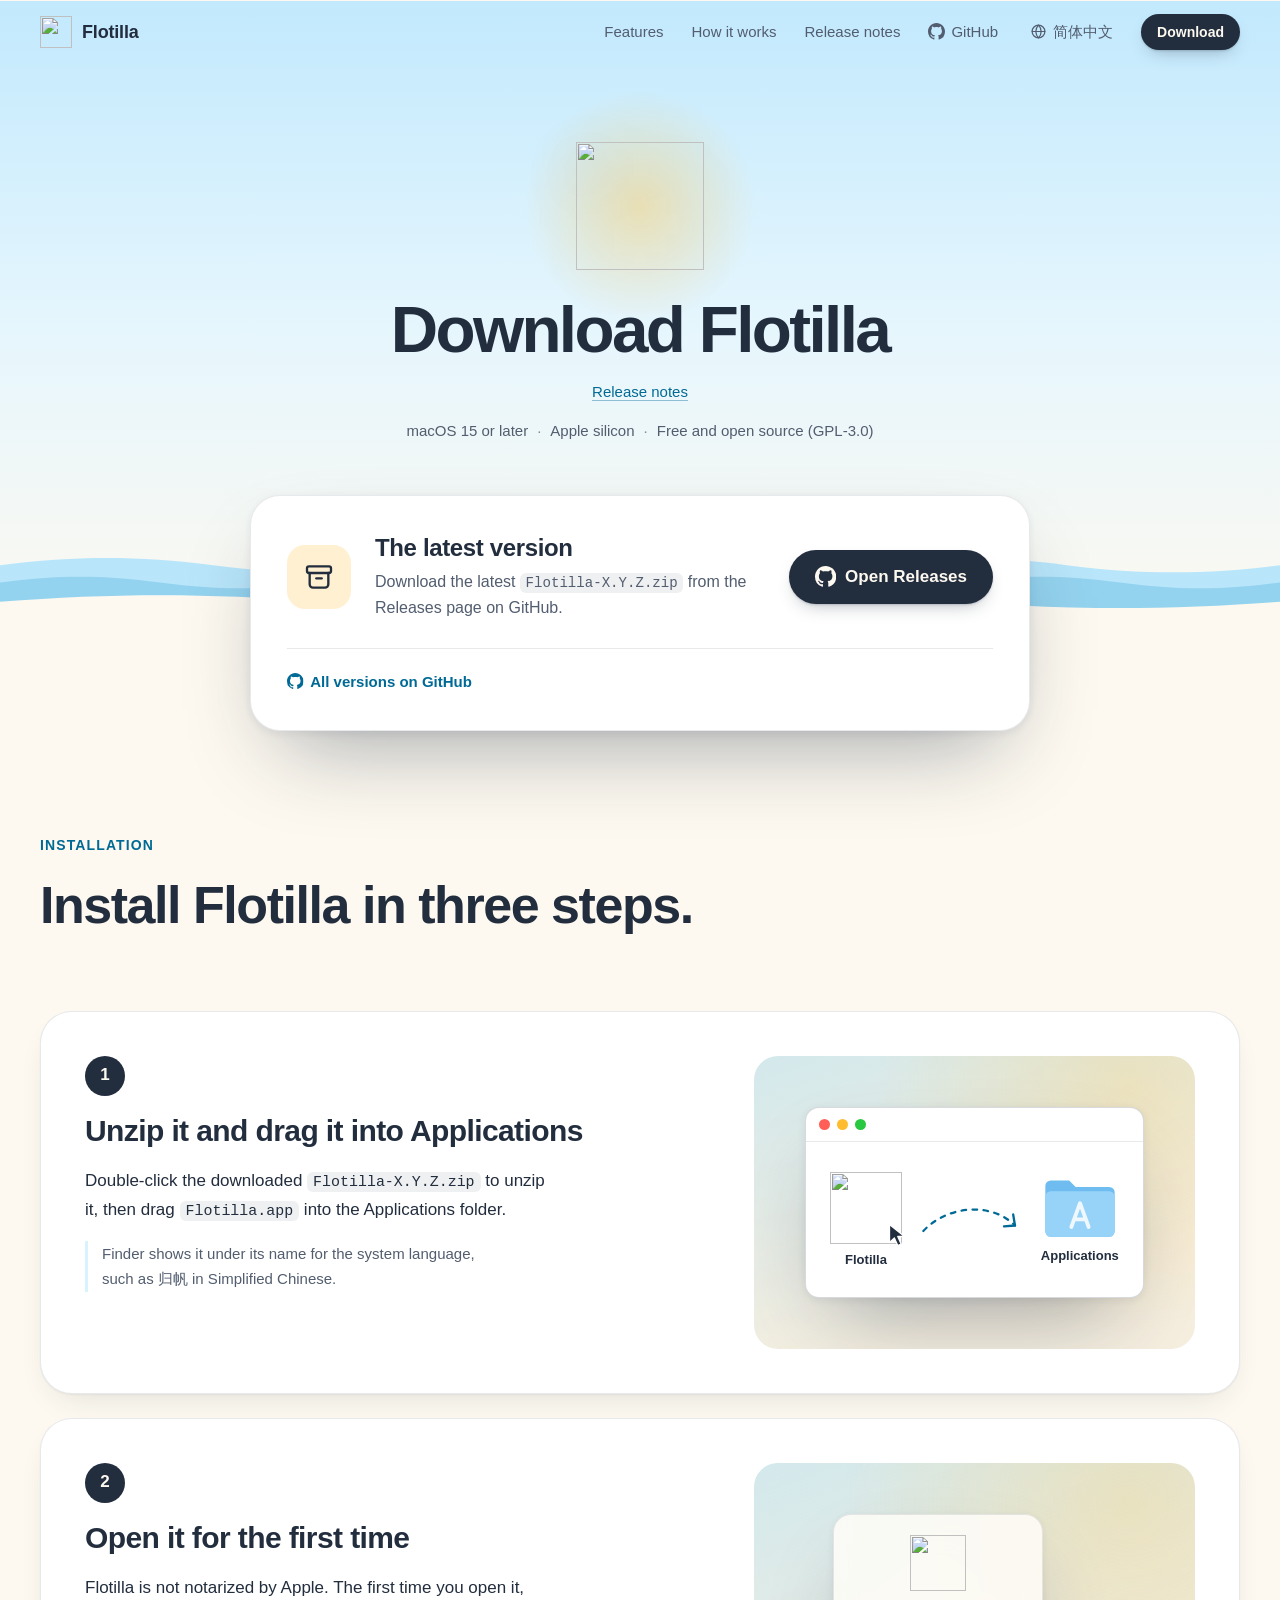
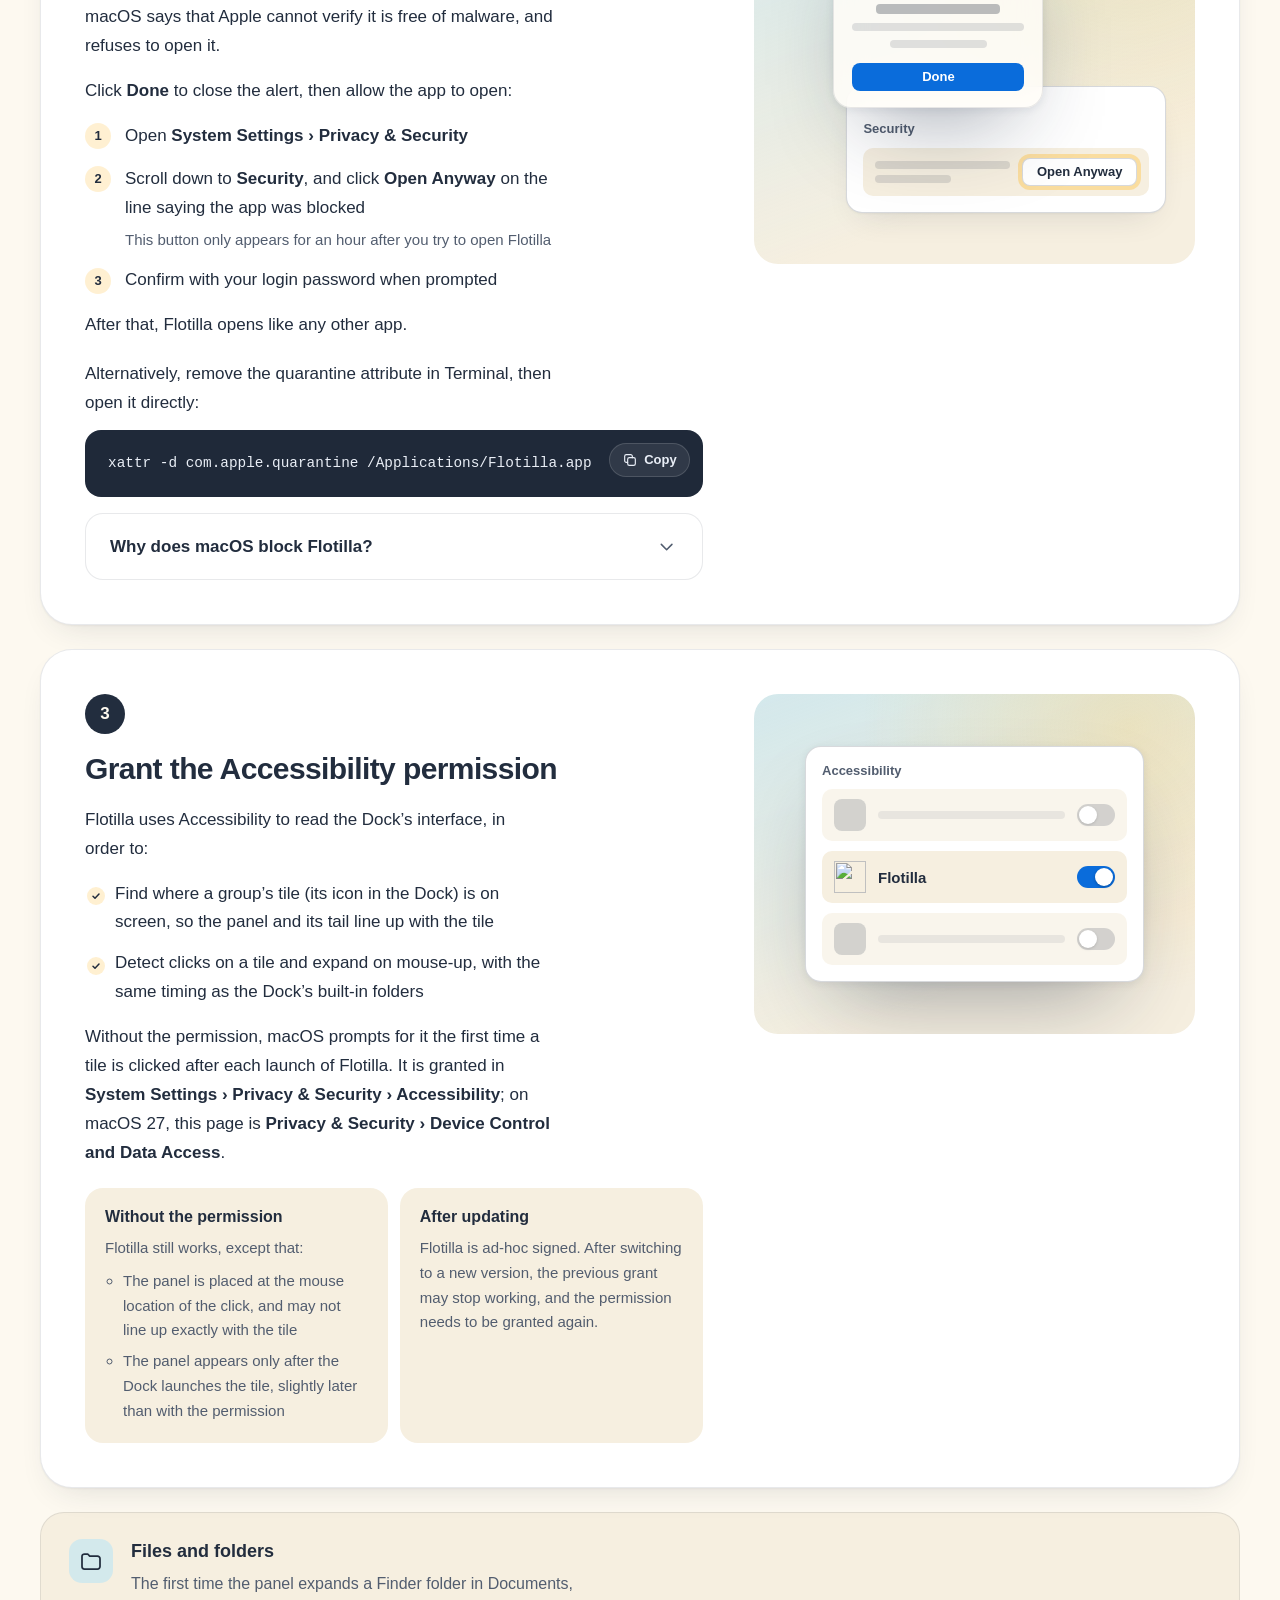
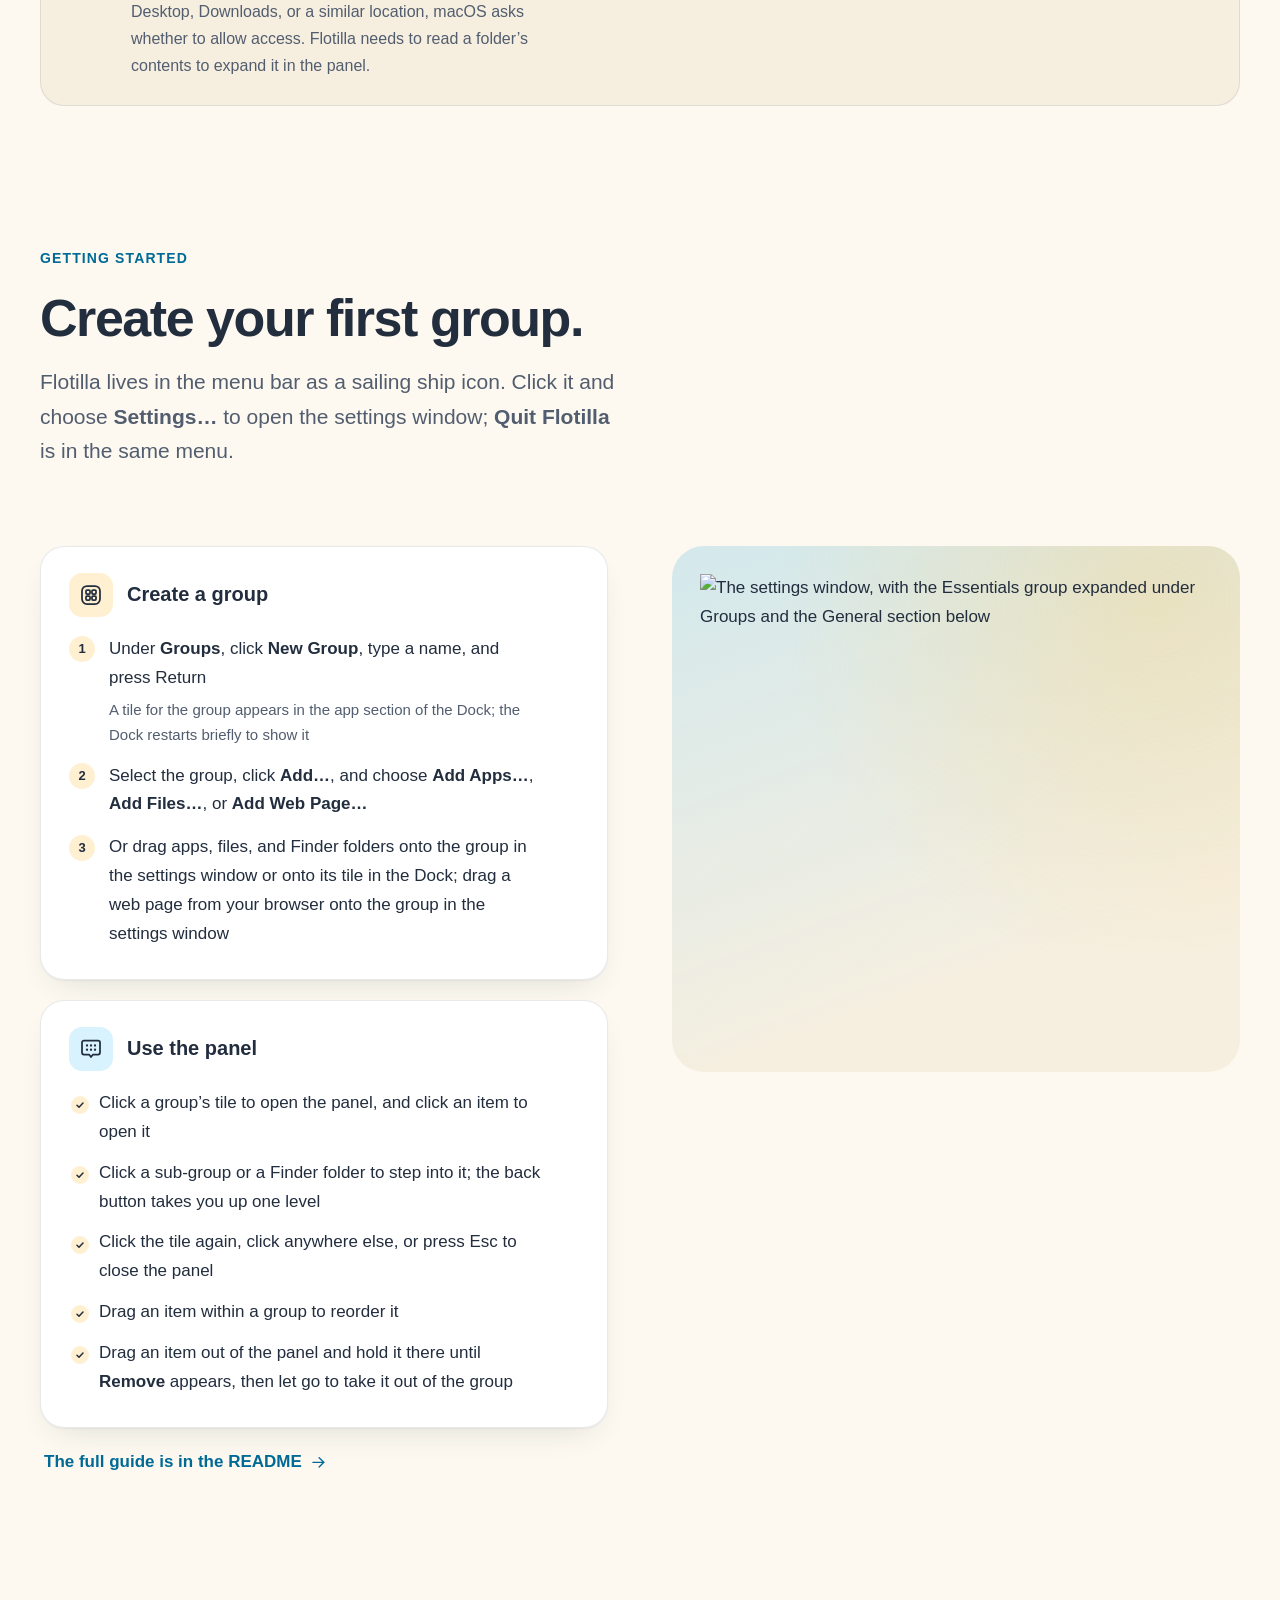
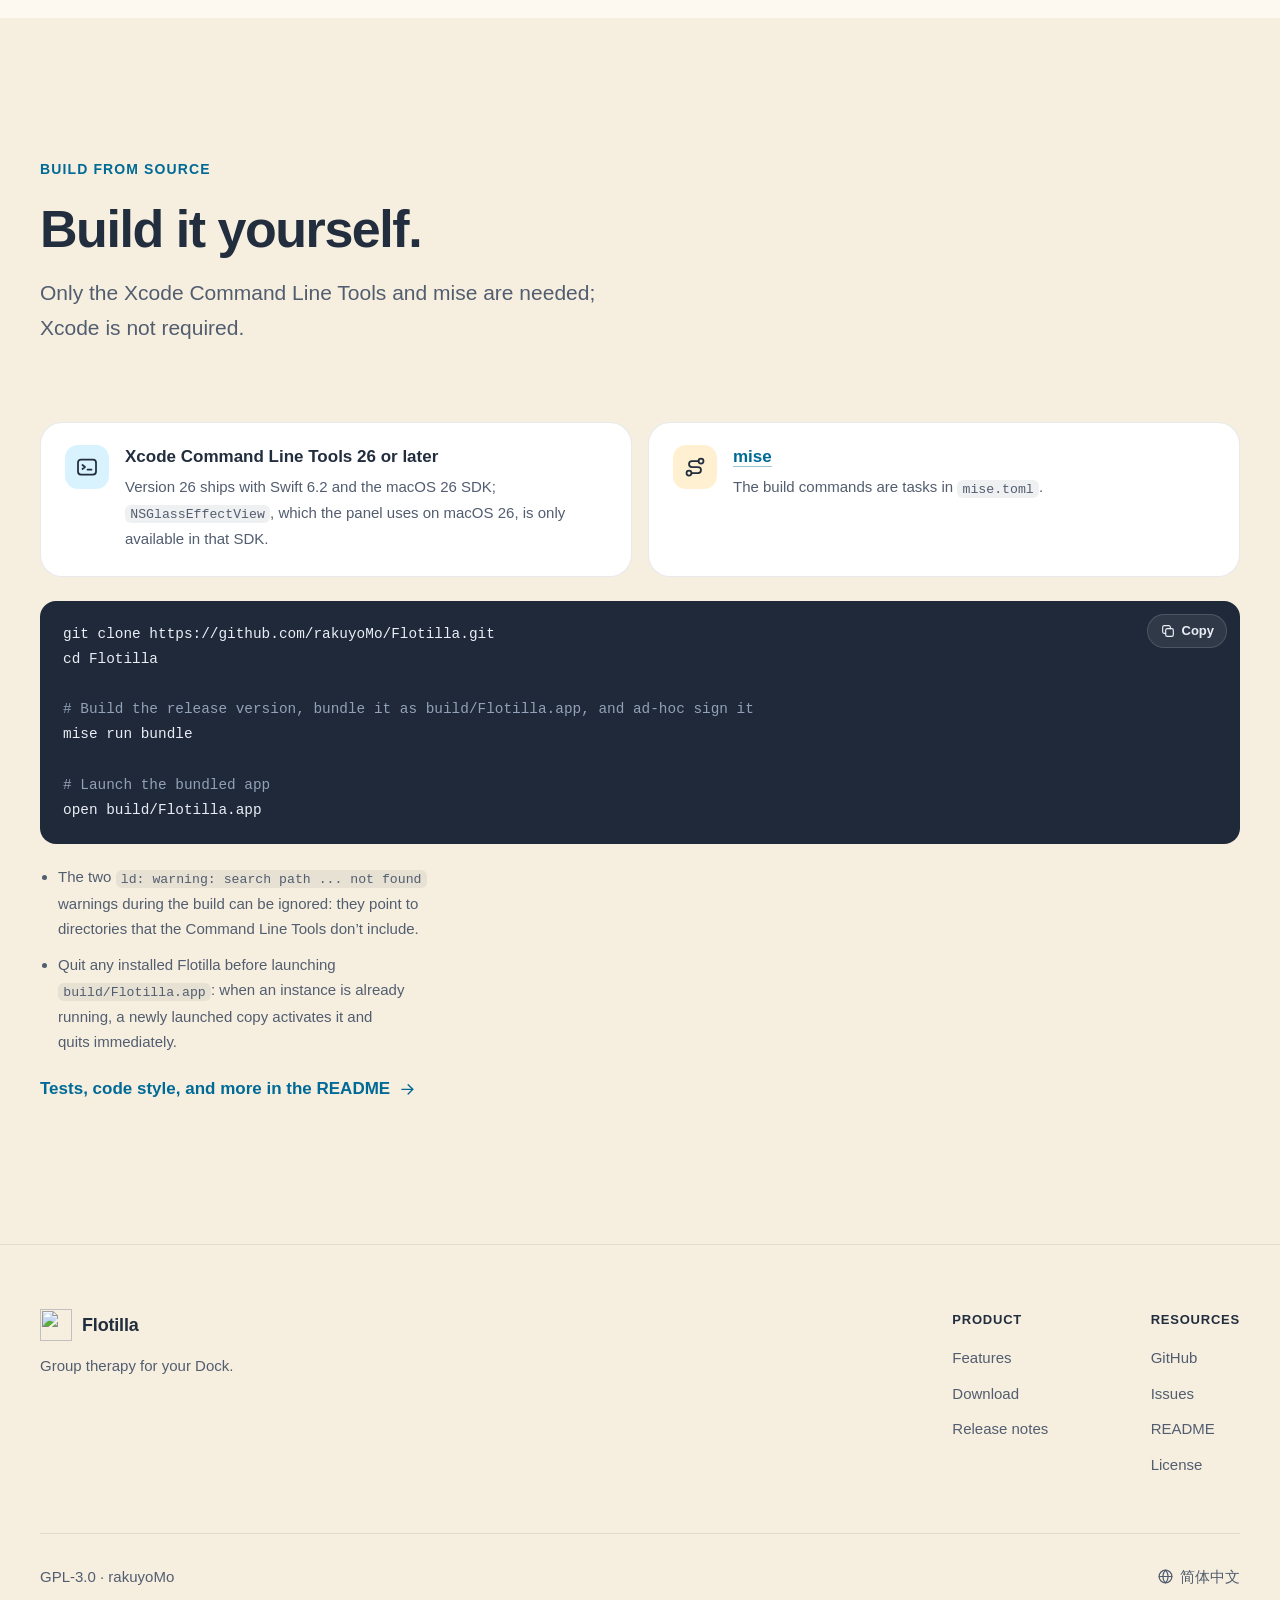
==== commit f19883c0: "feat: 官网改由 `flotilla.rakuyo.dev` 的根路径提供" ====
--- a/website/download/index.html
+++ b/website/download/index.html
@@ -65,25 +65,25 @@
 
   <link
     rel="canonical"
-    href="https://blog.rakuyo.dev/Flotilla/download/"
+    href="https://flotilla.rakuyo.dev/download/"
   >
 
   <link
     rel="alternate"
     hreflang="en"
-    href="https://blog.rakuyo.dev/Flotilla/download/"
+    href="https://flotilla.rakuyo.dev/download/"
   >
 
   <link
     rel="alternate"
     hreflang="zh-Hans"
-    href="https://blog.rakuyo.dev/Flotilla/zh/download/"
+    href="https://flotilla.rakuyo.dev/zh/download/"
   >
 
   <link
     rel="alternate"
     hreflang="x-default"
-    href="https://blog.rakuyo.dev/Flotilla/download/"
+    href="https://flotilla.rakuyo.dev/download/"
   >
 
   <meta
@@ -108,12 +108,12 @@
 
   <meta
     property="og:url"
-    content="https://blog.rakuyo.dev/Flotilla/download/"
+    content="https://flotilla.rakuyo.dev/download/"
   >
 
   <meta
     property="og:image"
-    content="https://blog.rakuyo.dev/Flotilla/assets/img/og-en.png"
+    content="https://flotilla.rakuyo.dev/assets/img/og-en.png"
   >
 
   <meta
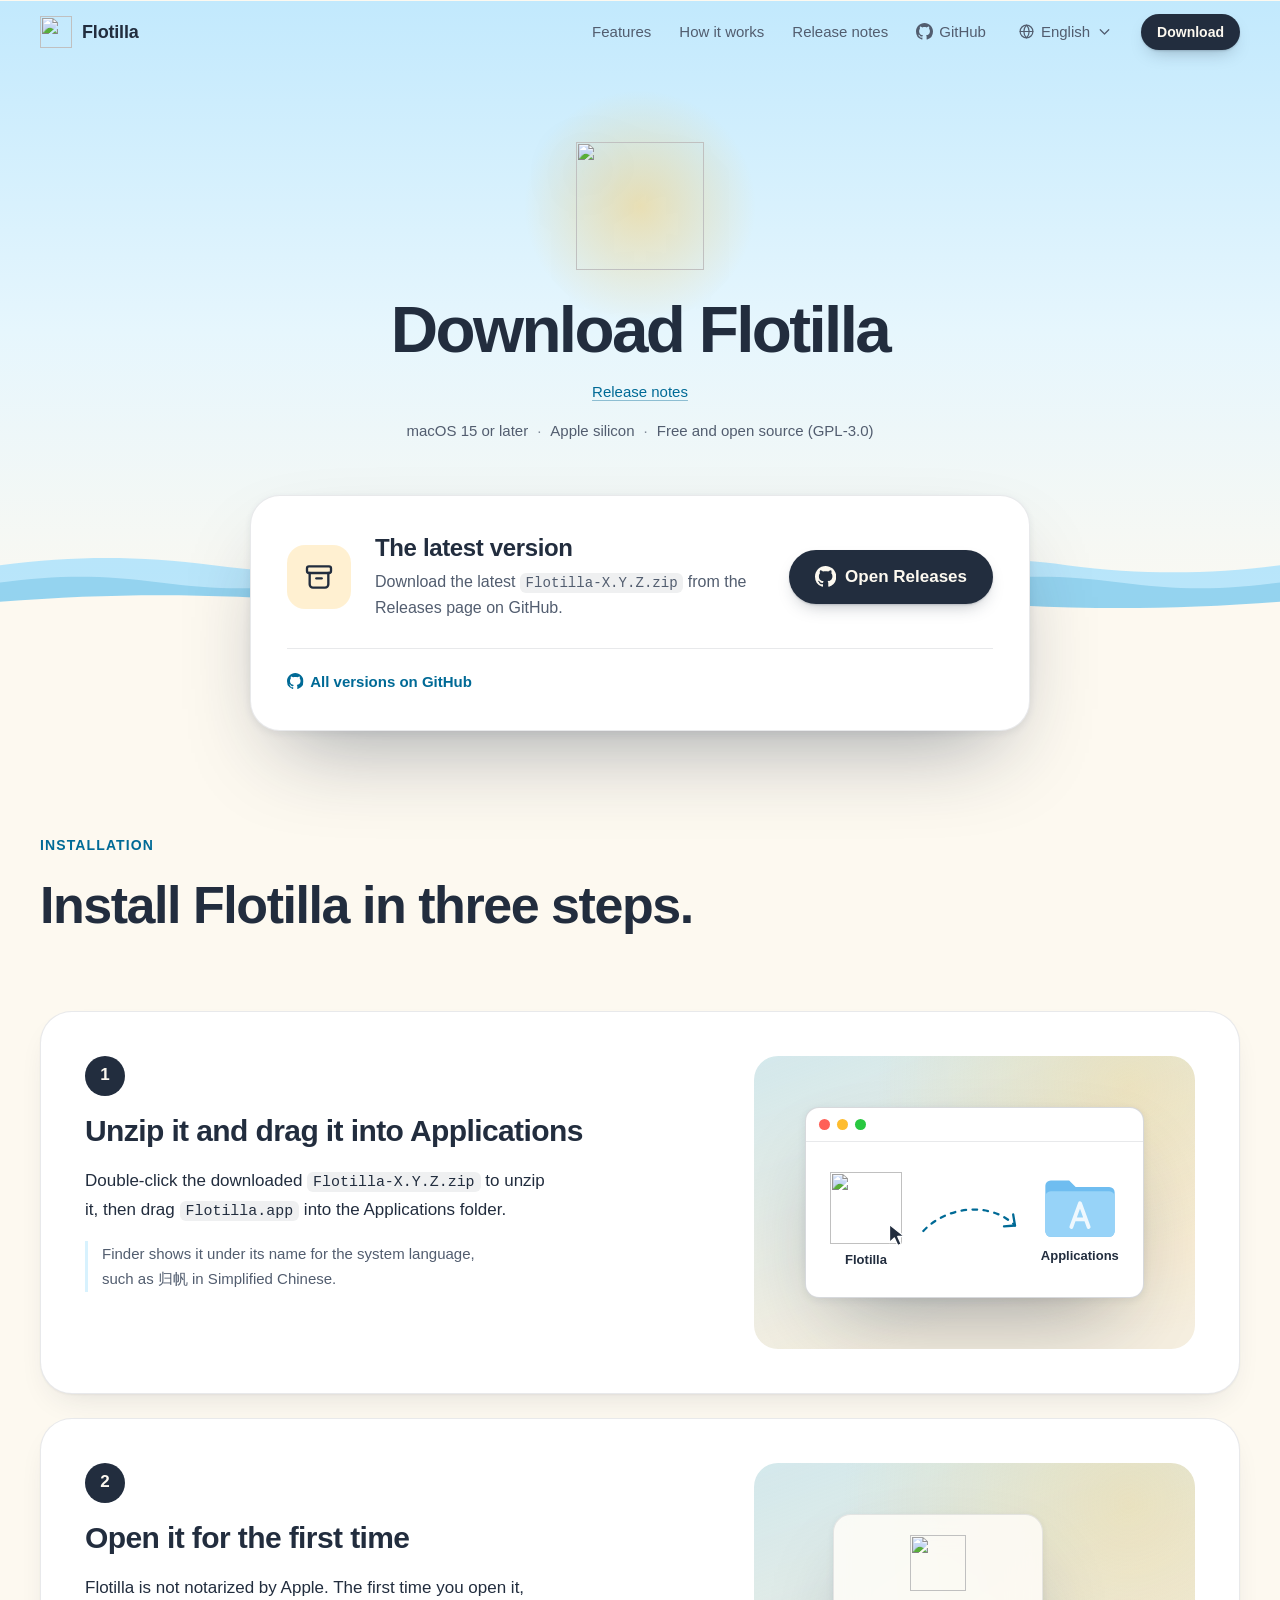
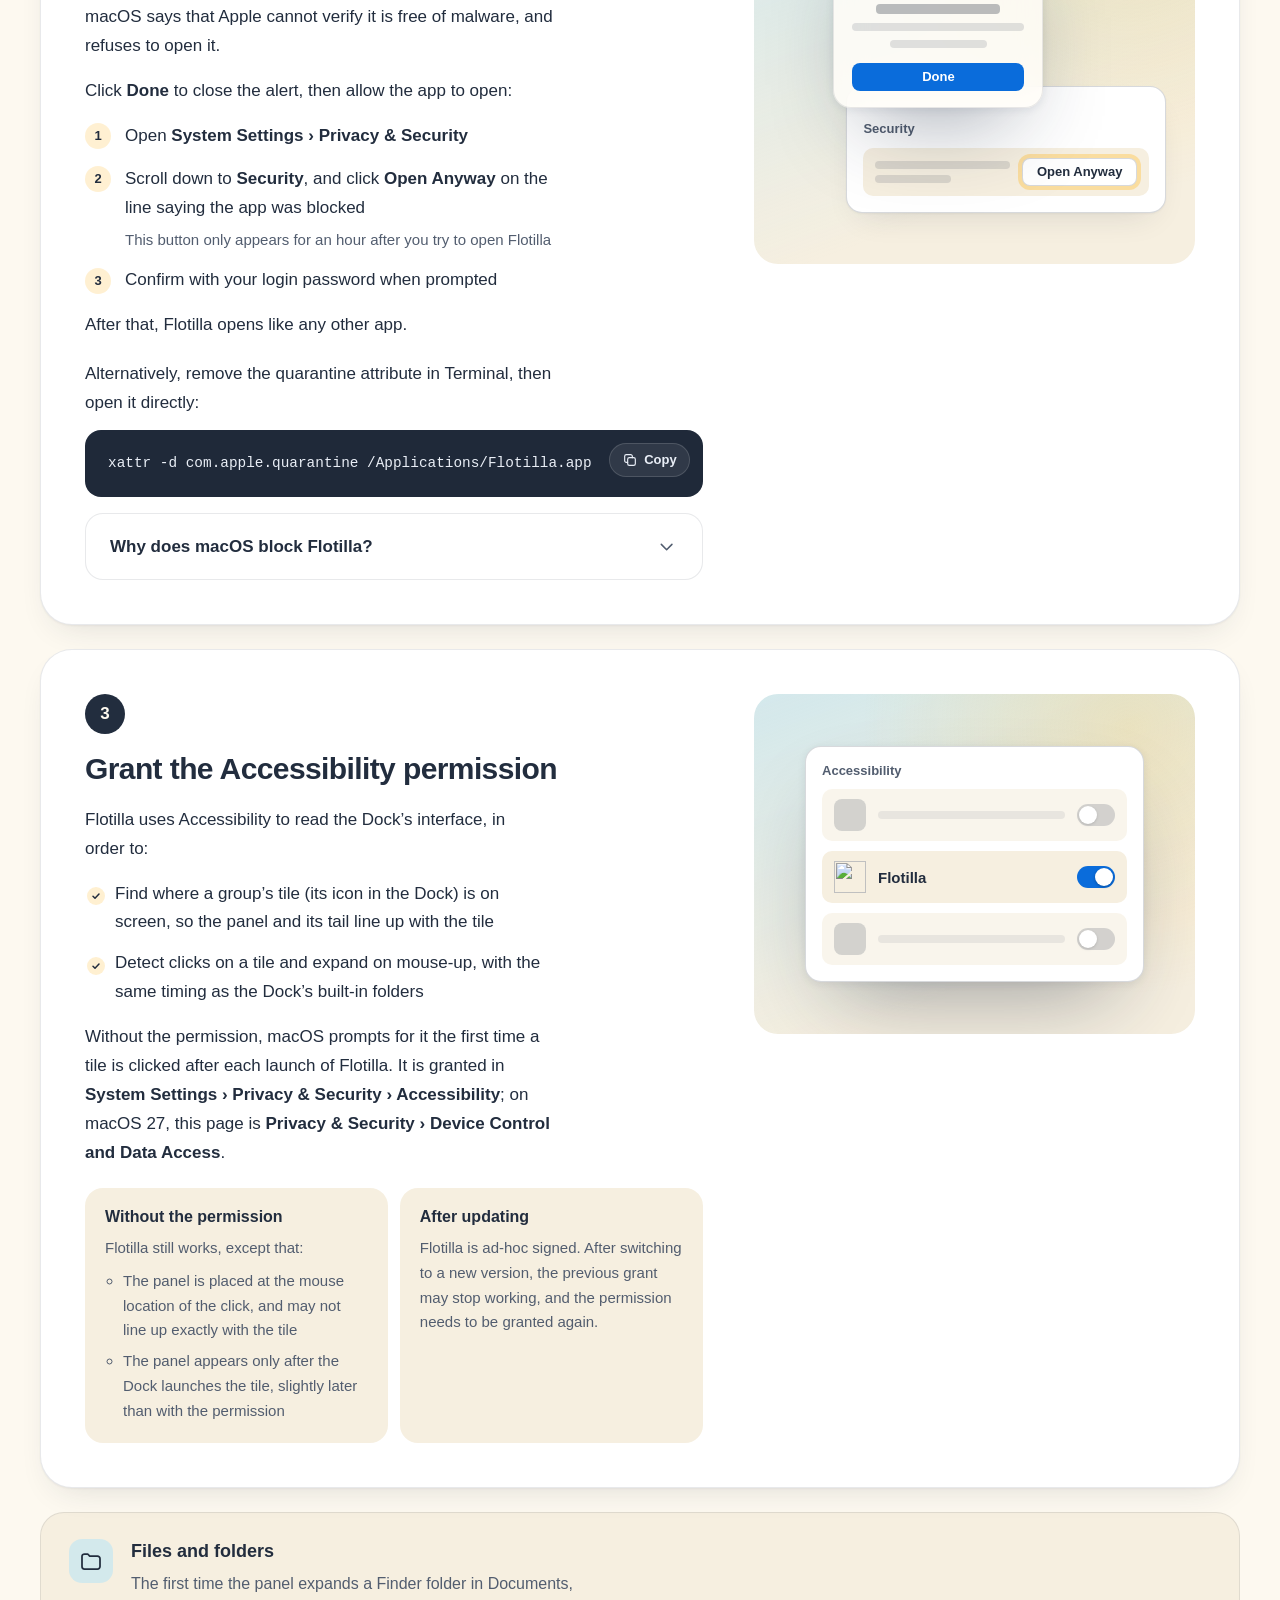
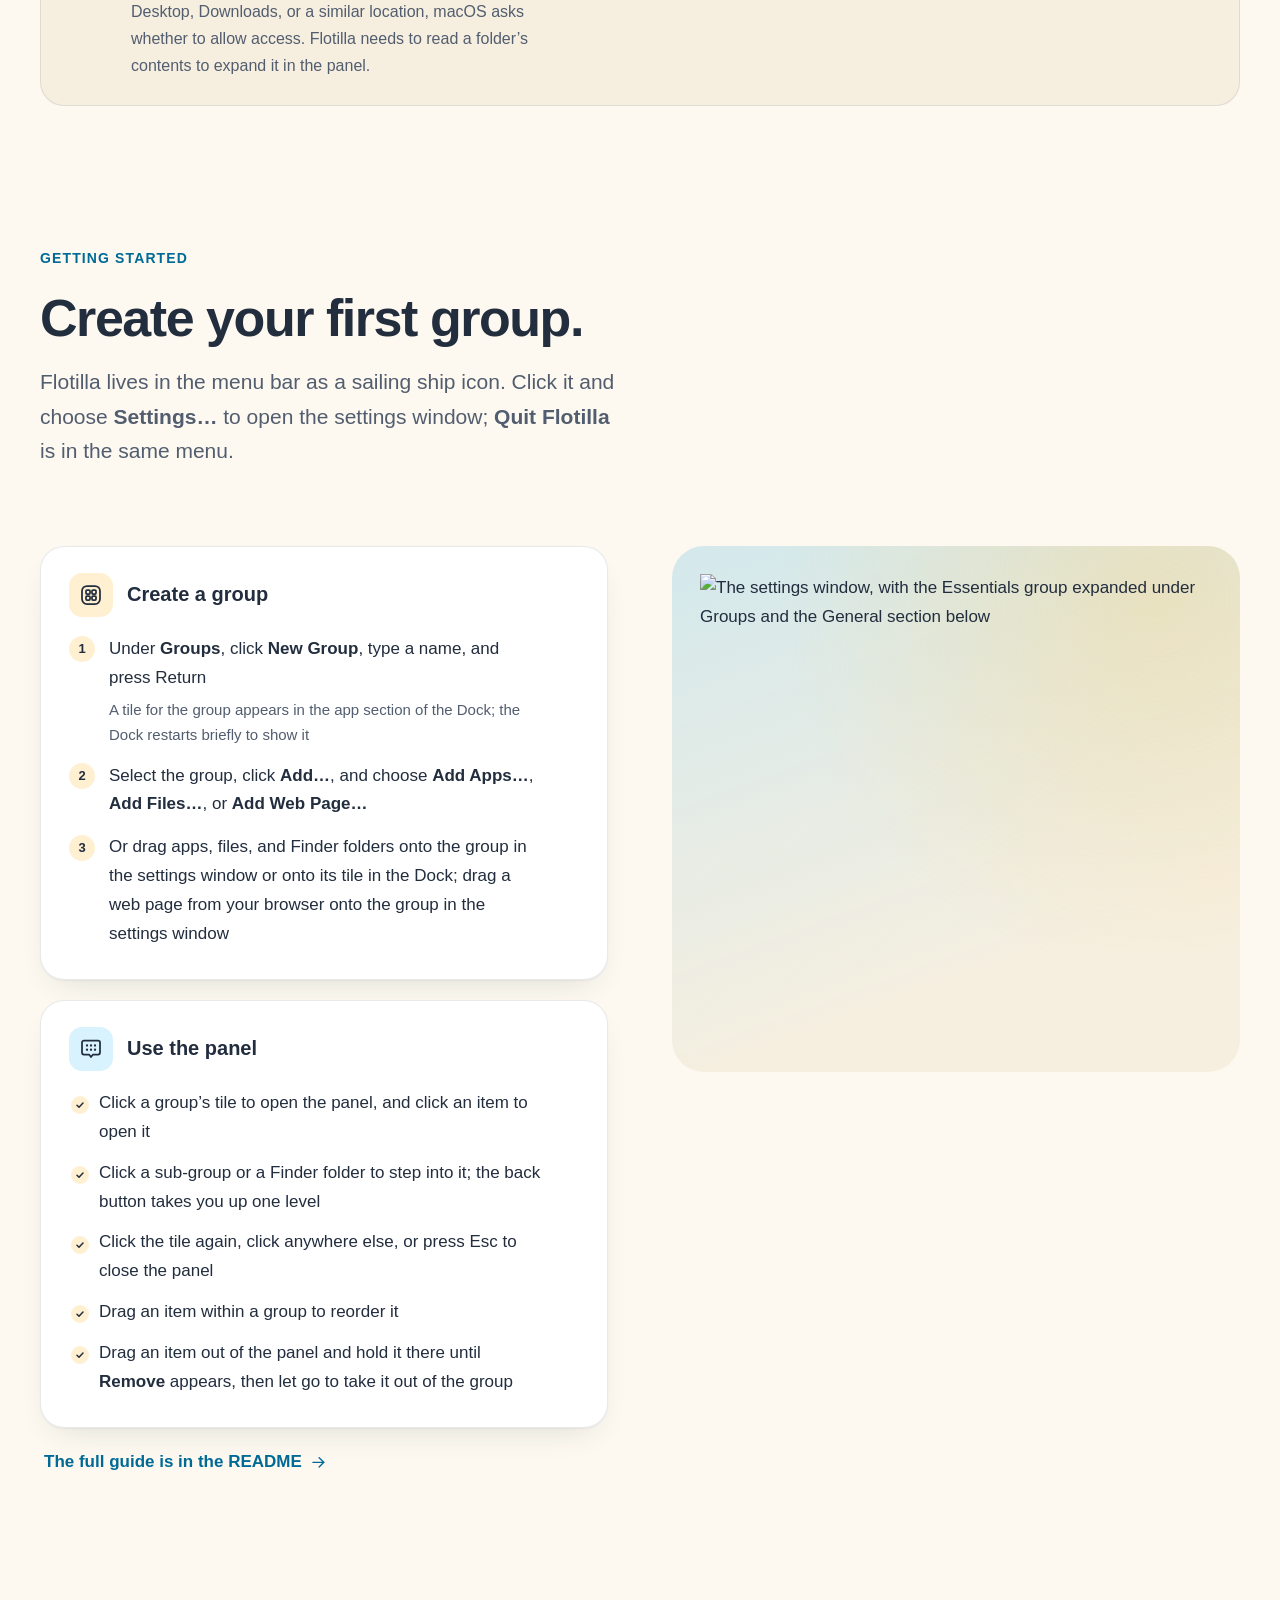
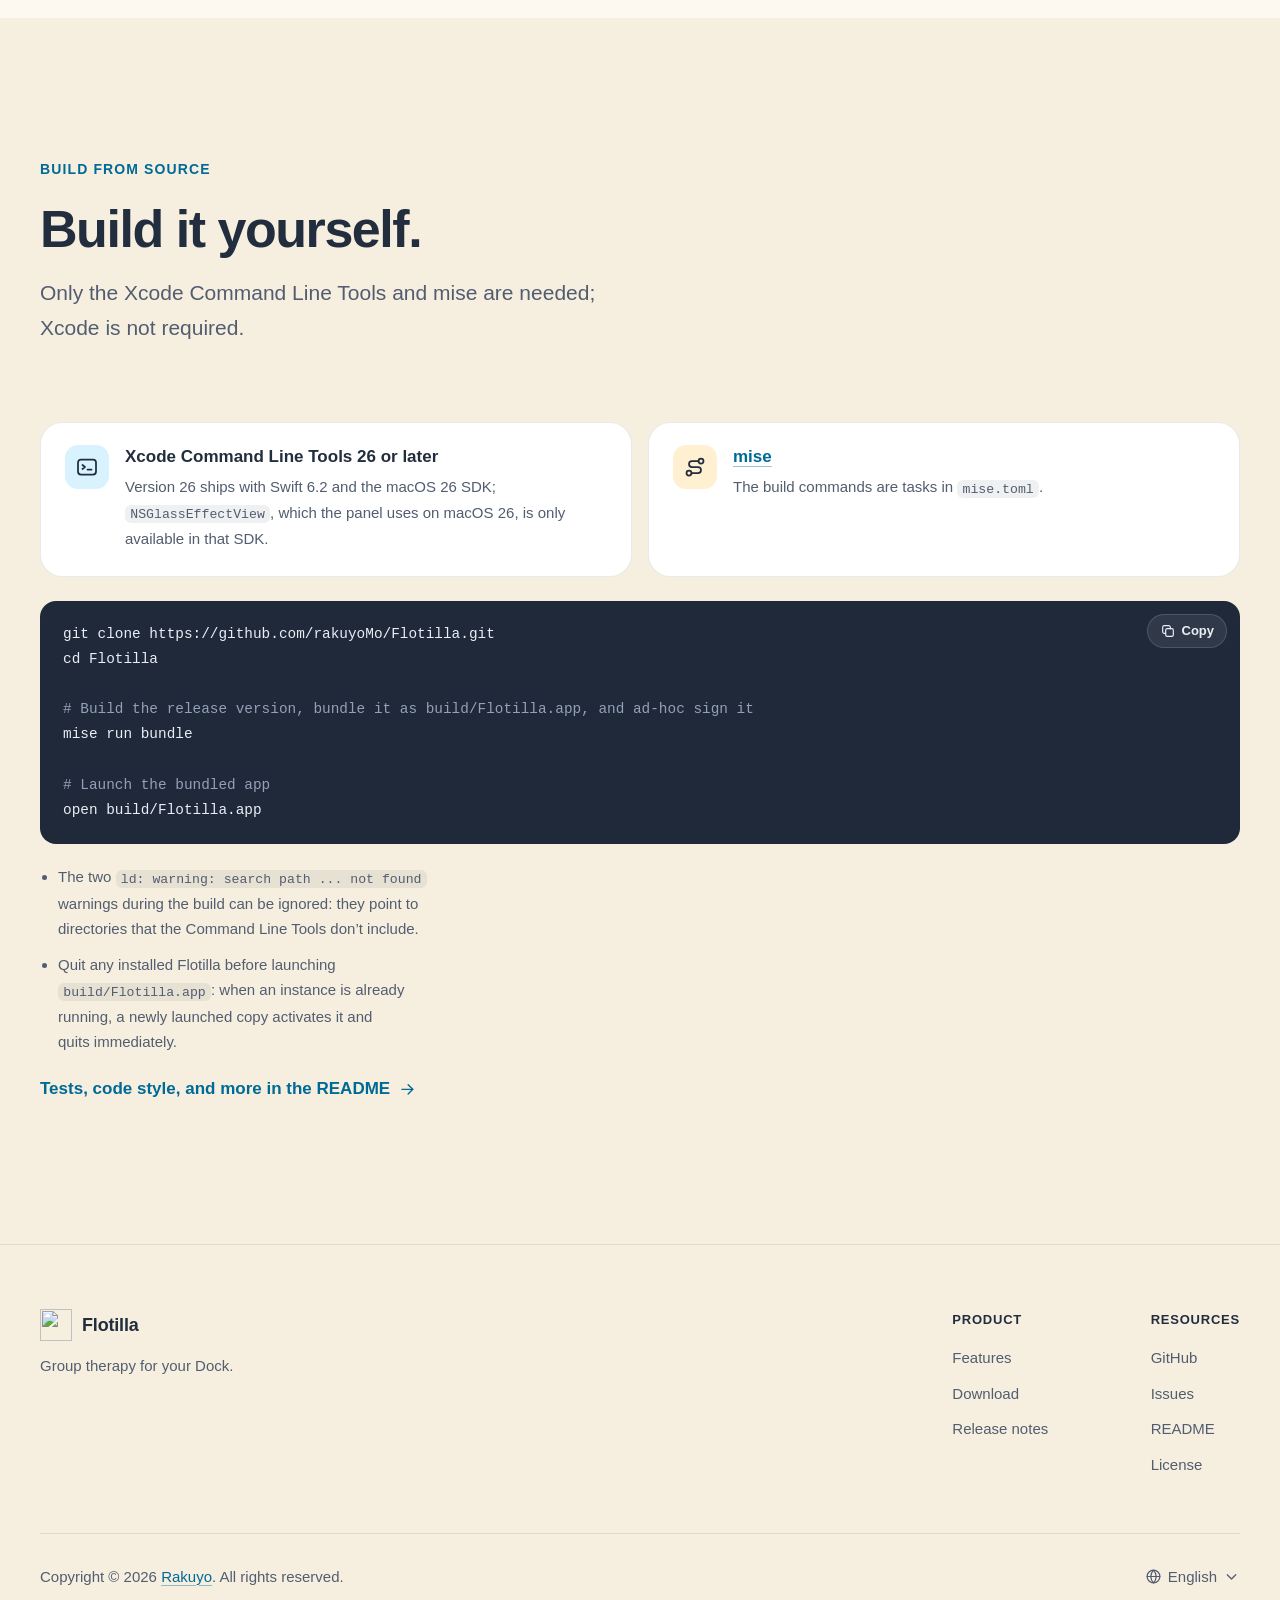
==== commit 958b88db: "feat: 官网增加语言菜单并更新版权与 404 文案" ====
--- a/website/download/index.html
+++ b/website/download/index.html
@@ -806,19 +806,52 @@
           </li>
         </ul>
 
-        <a
-          class="language-switch"
-          href="../zh/download/"
-          hreflang="zh-Hans"
-          lang="zh-Hans"
-          data-language-switch="zh-Hans"
-        >
-          <svg
-            class="icon"
-            aria-hidden="true"
-          ><use href="#i-globe"/></svg>
-          简体中文
-        </a>
+        <details class="language-menu">
+          <summary
+            class="language-switch"
+            aria-label="Select language"
+          >
+            <svg
+              class="icon"
+              aria-hidden="true"
+            ><use href="#i-globe"/></svg>
+            <span>English</span>
+
+            <svg
+              class="icon language-chevron"
+              aria-hidden="true"
+            ><use href="#i-chevron-down"/></svg>
+          </summary>
+
+          <ul class="language-options">
+            <li>
+              <a
+                href="../download/"
+                hreflang="en"
+                lang="en"
+                data-language-switch="en"
+                aria-current="true"
+              >
+                English
+                <svg
+                  class="icon"
+                  aria-hidden="true"
+                ><use href="#i-check"/></svg>
+              </a>
+            </li>
+
+            <li>
+              <a
+                href="../zh/download/"
+                hreflang="zh-Hans"
+                lang="zh-Hans"
+                data-language-switch="zh-Hans"
+              >
+                简体中文
+              </a>
+            </li>
+          </ul>
+        </details>
       </div>
 
       <a
@@ -1605,21 +1638,54 @@
     </div>
 
     <div class="container footer-bottom">
-      <p>GPL-3.0 · rakuyoMo</p>
-
-      <a
-        class="language-switch"
-        href="../zh/download/"
-        hreflang="zh-Hans"
-        lang="zh-Hans"
-        data-language-switch="zh-Hans"
-      >
-        <svg
-          class="icon"
-          aria-hidden="true"
-        ><use href="#i-globe"/></svg>
-        简体中文
-      </a>
+      <p>Copyright ©️ 2026 <a href="https://github.com/rakuyoMo">Rakuyo</a>. All rights reserved.</p>
+
+      <details class="language-menu">
+        <summary
+          class="language-switch"
+          aria-label="Select language"
+        >
+          <svg
+            class="icon"
+            aria-hidden="true"
+          ><use href="#i-globe"/></svg>
+          <span>English</span>
+
+          <svg
+            class="icon language-chevron"
+            aria-hidden="true"
+          ><use href="#i-chevron-down"/></svg>
+        </summary>
+
+        <ul class="language-options">
+          <li>
+            <a
+              href="../download/"
+              hreflang="en"
+              lang="en"
+              data-language-switch="en"
+              aria-current="true"
+            >
+              English
+              <svg
+                class="icon"
+                aria-hidden="true"
+              ><use href="#i-check"/></svg>
+            </a>
+          </li>
+
+          <li>
+            <a
+              href="../zh/download/"
+              hreflang="zh-Hans"
+              lang="zh-Hans"
+              data-language-switch="zh-Hans"
+            >
+              简体中文
+            </a>
+          </li>
+        </ul>
+      </details>
     </div>
   </footer>
 </body>
--- a/website/assets/css/site.css
+++ b/website/assets/css/site.css
@@ -1054,6 +1054,63 @@
 
 .language-switch {
   margin-right: 4px;
+  cursor: pointer;
+  list-style: none;
+}
+
+.language-switch::-webkit-details-marker {
+  display: none;
+}
+
+/* 两处语言入口共用选项列表，浮层跟随所在入口定位 */
+.language-menu {
+  position: relative;
+}
+
+.language-chevron {
+  transition: transform 0.2s;
+}
+
+.language-menu[open] .language-chevron {
+  transform: rotate(180deg);
+}
+
+.language-options {
+  position: absolute;
+  top: calc(100% + 8px);
+  right: 0;
+  z-index: 10;
+  min-width: 180px;
+  padding: 6px;
+  border: 1px solid var(--color-border);
+  border-radius: var(--radius-medium);
+  background: var(--color-bg-raised);
+  box-shadow: var(--shadow-card);
+  list-style: none;
+}
+
+.language-options a {
+  display: flex;
+  align-items: center;
+  justify-content: space-between;
+  gap: 20px;
+  min-height: 44px;
+  padding: 8px 12px;
+  border-radius: var(--radius-small);
+  color: var(--color-text-secondary);
+  font-size: 0.9375rem;
+  text-decoration: none;
+}
+
+.language-options a:hover,
+.language-options a[aria-current="true"] {
+  background: var(--color-inline-code-bg);
+  color: var(--color-text);
+}
+
+.language-options .icon {
+  width: 16px;
+  height: 16px;
 }
 
 .nav-toggle {
@@ -1126,6 +1183,13 @@
 
   .language-switch {
     margin-right: 0;
+  }
+
+  /* 窄屏导航中的语言列表随菜单排版，避免浮层超出导航底部 */
+  .nav-menu .language-options {
+    position: static;
+    margin-top: 4px;
+    box-shadow: none;
   }
 
   /* 没有脚本时菜单按钮不起作用，链接直接排在导航下方 */
@@ -1534,8 +1598,19 @@
   color: var(--color-text-secondary);
 }
 
+/* 版权文案换行时，语言入口仍靠右，浮层保持在视口内 */
+.footer-bottom .language-menu {
+  margin-left: auto;
+}
+
 .footer-bottom .language-switch {
   margin-right: -12px;
+}
+
+/* 页脚入口向上展开，选项保持在页面可见范围内 */
+.footer-bottom .language-options {
+  top: auto;
+  bottom: calc(100% + 8px);
 }
 
 /* ==========================================
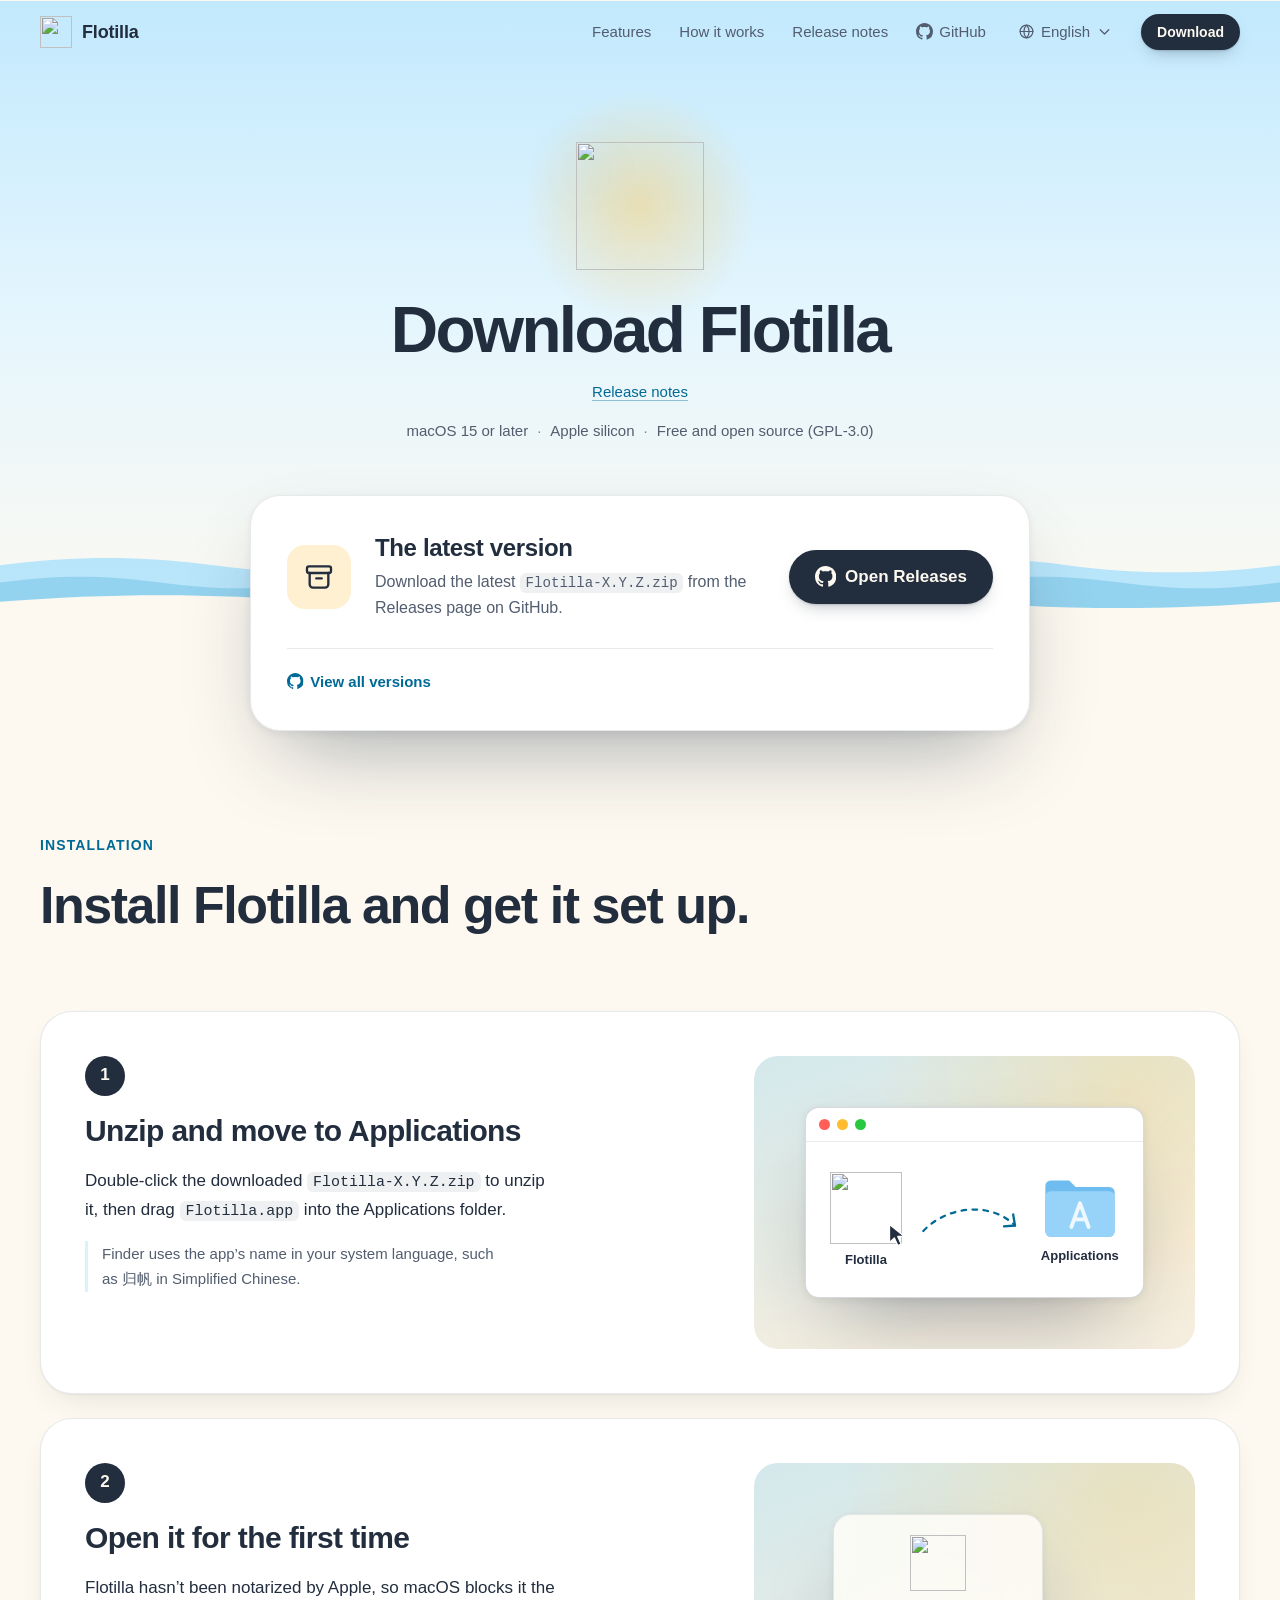
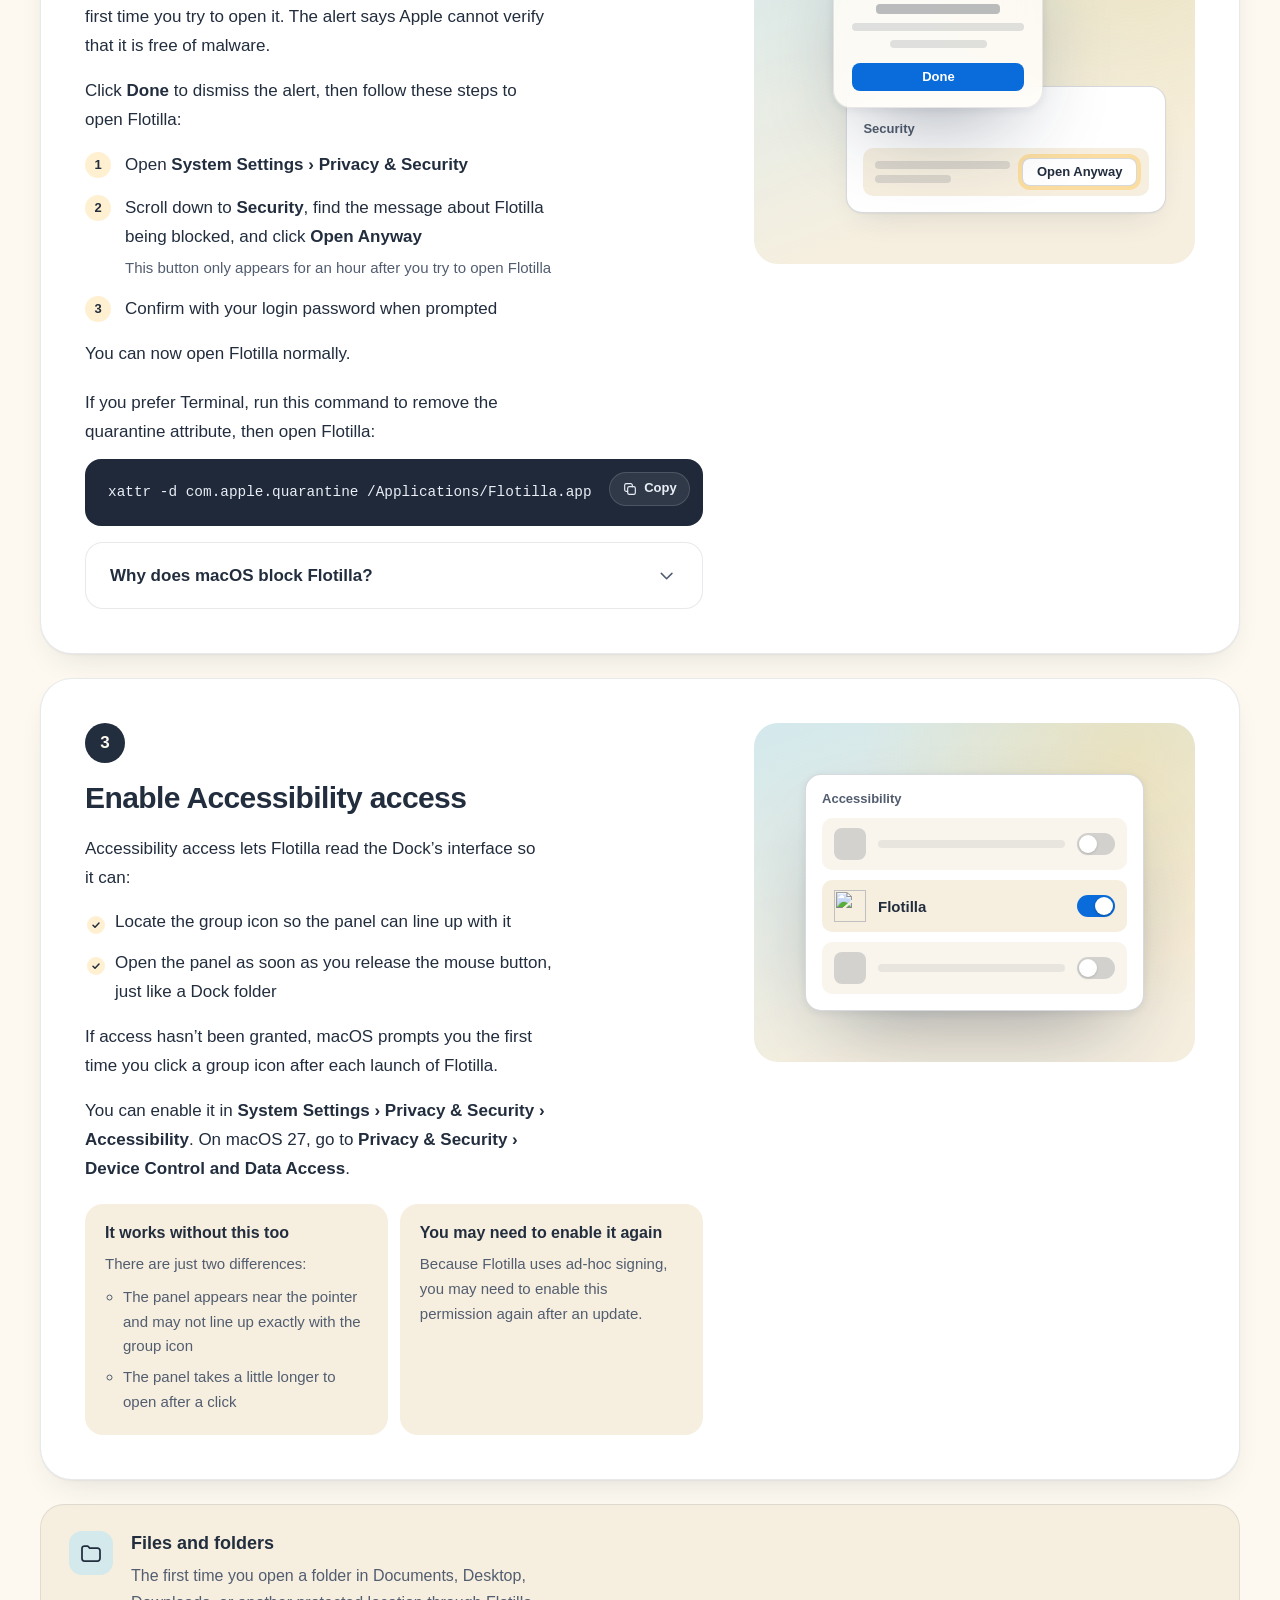
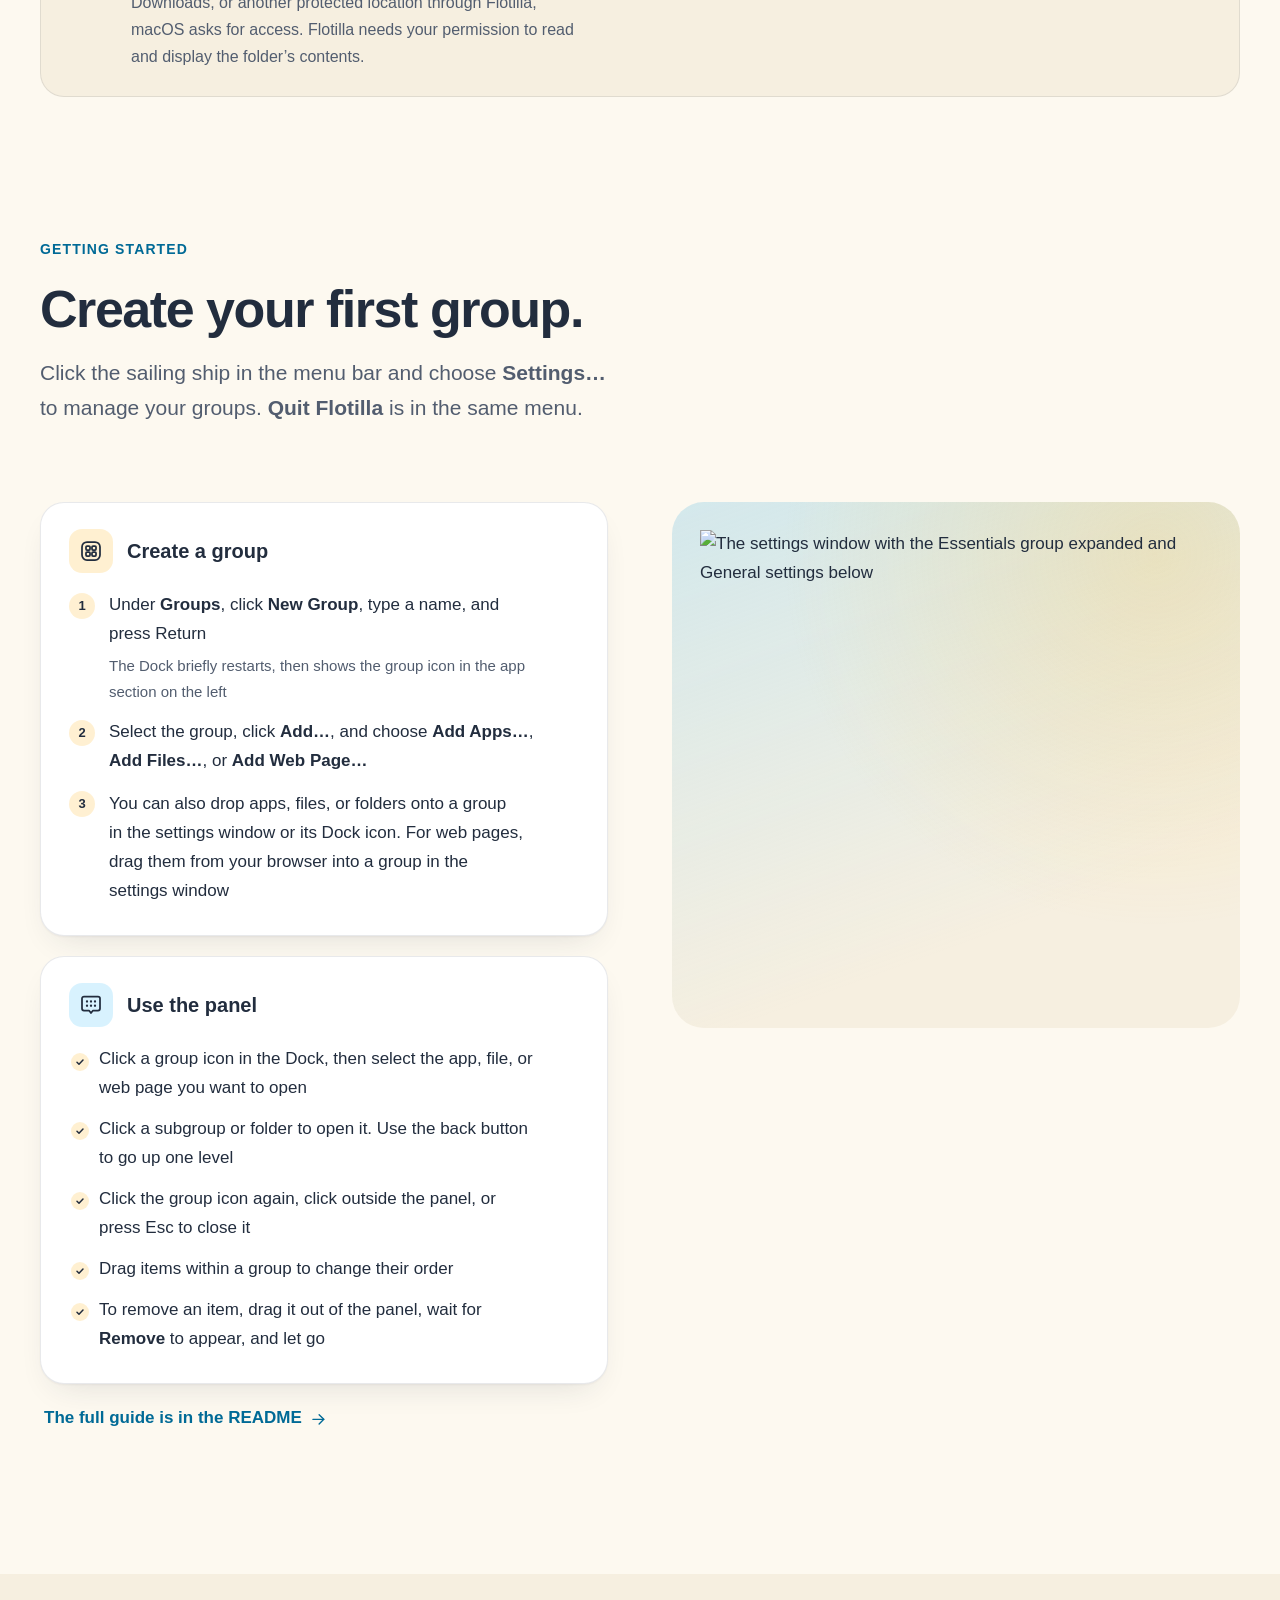
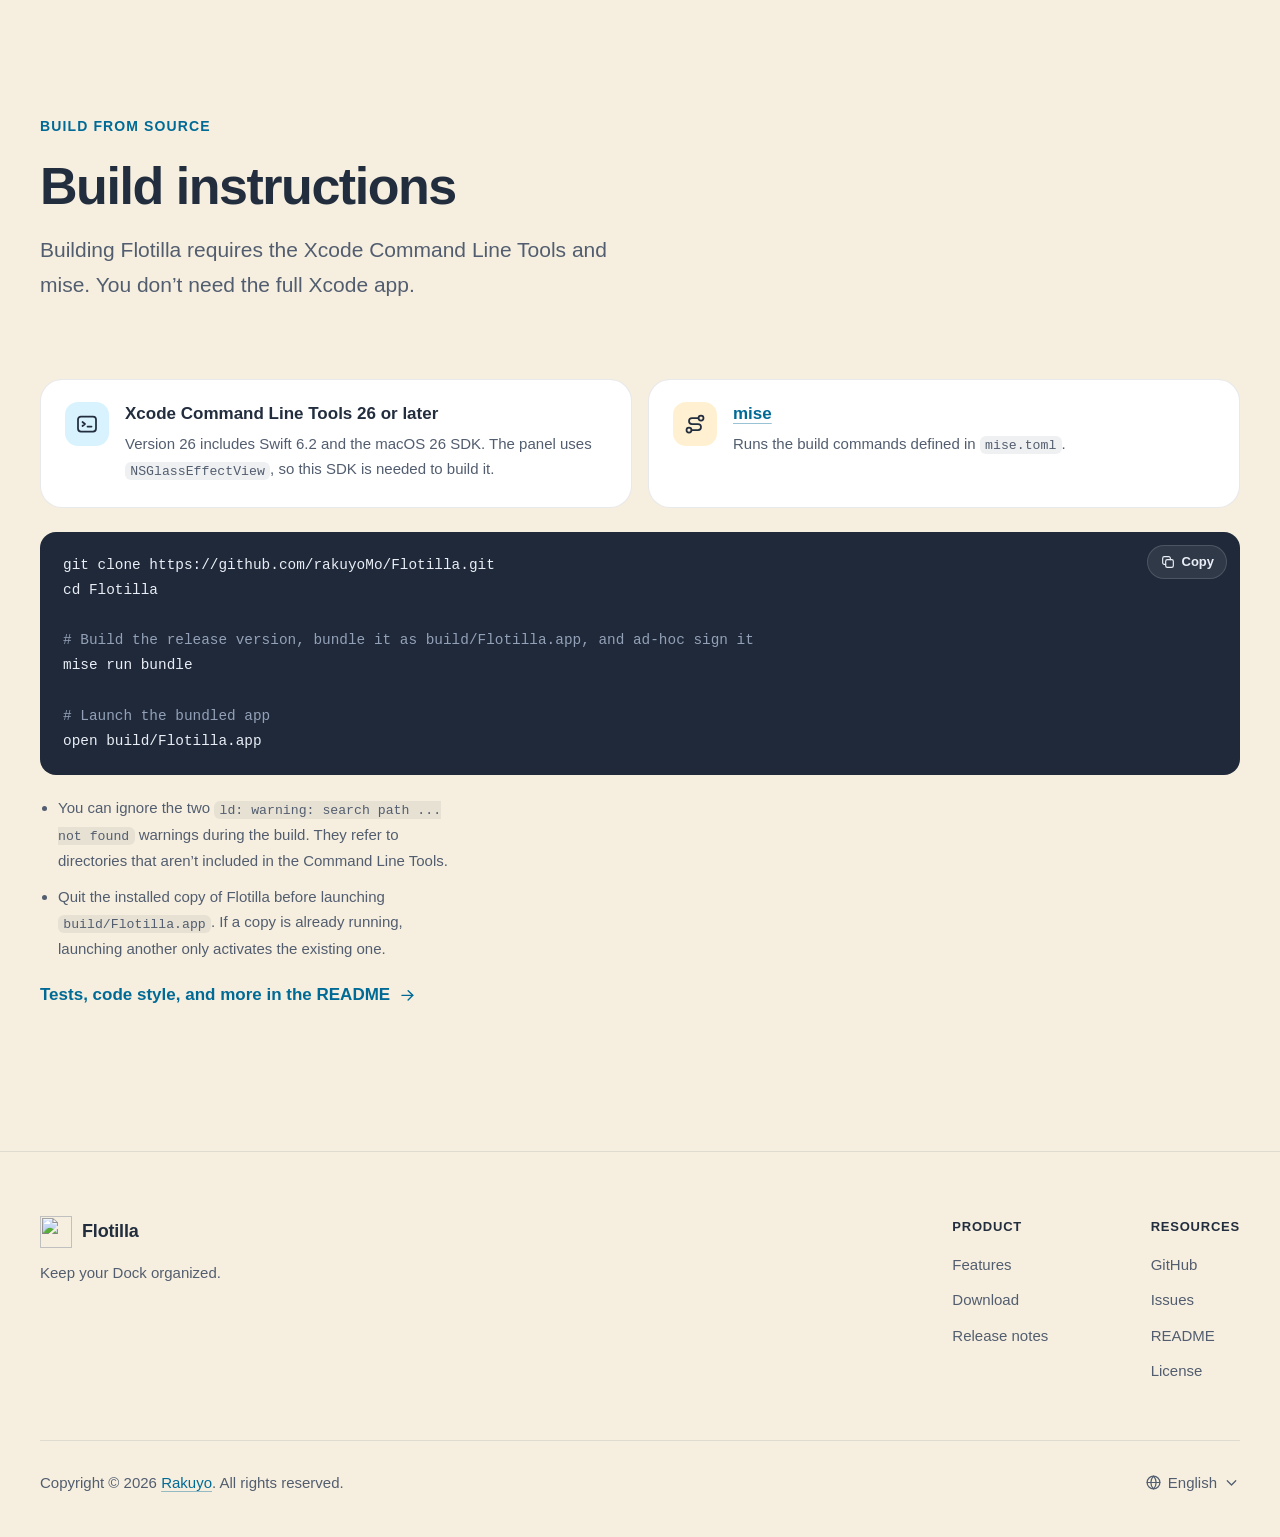
==== commit d3bacba0: "docs: 优化项目说明与官网的中英文文案" ====
--- a/website/download/index.html
+++ b/website/download/index.html
@@ -43,7 +43,7 @@
 
   <meta
     name="description"
-    content="Download Flotilla for macOS 15 or later on Apple silicon, then install it, open it for the first time, and grant the Accessibility permission."
+    content="Download Flotilla to group apps in your Dock. For Macs with Apple silicon and macOS 15 or later, with help for installation, first launch, and permissions."
   >
 
   <meta
@@ -103,7 +103,7 @@
 
   <meta
     property="og:description"
-    content="Download Flotilla for macOS 15 or later on Apple silicon, then install it, open it for the first time, and grant the Accessibility permission."
+    content="Download Flotilla to group apps in your Dock. For Macs with Apple silicon and macOS 15 or later, with help for installation, first launch, and permissions."
   >
 
   <meta
@@ -1000,7 +1000,7 @@
               data-when="none"
             >
               <h2 class="download-card-title">Not released yet</h2>
-              <p>Flotilla hasn’t published a release yet. Build it from source, or watch the repository on GitHub to be notified when the first version is out.</p>
+              <p>There are no releases yet. You can build Flotilla from source or subscribe to release notifications on GitHub.</p>
             </div>
 
             <div
@@ -1060,7 +1060,7 @@
                   class="icon"
                   aria-hidden="true"
                 ><use href="#i-eye"/></svg>
-                Watch on GitHub
+                Get release notifications
               </a>
             </div>
           </div>
@@ -1070,7 +1070,7 @@
             data-when="latest"
           >
             <a href="#install">
-              Next, install Flotilla in three steps
+              Next, follow the installation steps below
               <svg
                 class="icon"
                 aria-hidden="true"
@@ -1088,10 +1088,10 @@
                 class="icon"
                 aria-hidden="true"
               ><use href="#i-github"/></svg>
-              All versions on GitHub
+              View all versions
             </a>
 
-            <p data-when="none">On GitHub, choose <strong>Watch › Custom › Releases</strong> to be notified of new versions.</p>
+            <p data-when="none">To hear about new versions, choose <strong>Watch › Custom › Releases</strong> on GitHub.</p>
           </div>
         </div>
       </div>
@@ -1109,7 +1109,7 @@
           <h2
             class="section-title"
             id="install-title"
-          >Install Flotilla in three steps.</h2>
+          >Install Flotilla and get it set up.</h2>
         </header>
 
         <ol class="install-steps">
@@ -1119,9 +1119,9 @@
           >
             <div class="install-copy">
               <span class="step-number">1</span>
-              <h3 class="step-title">Unzip it and drag it into Applications</h3>
+              <h3 class="step-title">Unzip and move to Applications</h3>
               <p>Double-click the downloaded <code>Flotilla-X.Y.Z.zip</code> to unzip it, then drag <code>Flotilla.app</code> into the Applications folder.</p>
-              <p class="step-note">Finder shows it under its name for the system language, such as 归帆 in Simplified Chinese.</p>
+              <p class="step-note">Finder uses the app’s name in your system language, such as 归帆 in Simplified Chinese.</p>
             </div>
 
             <div
@@ -1200,25 +1200,25 @@
             <div class="install-copy">
               <span class="step-number">2</span>
               <h3 class="step-title">Open it for the first time</h3>
-              <p>Flotilla is not notarized by Apple. The first time you open it, macOS says that Apple cannot verify it is free of malware, and refuses to open it.</p>
-
-              <p>Click <strong>Done</strong> to close the alert, then allow the app to open:</p>
+              <p>Flotilla hasn’t been notarized by Apple, so macOS blocks it the first time you try to open it. The alert says Apple cannot verify that it is free of malware.</p>
+
+              <p>Click <strong>Done</strong> to dismiss the alert, then follow these steps to open Flotilla:</p>
 
               <ol class="number-list">
                 <li>Open <strong>System Settings › Privacy &amp; Security</strong></li>
 
                 <li>
-                  Scroll down to <strong>Security</strong>, and click <strong>Open Anyway</strong> on the line saying the app was blocked
+                  Scroll down to <strong>Security</strong>, find the message about Flotilla being blocked, and click <strong>Open Anyway</strong>
                   <span class="list-note">This button only appears for an hour after you try to open Flotilla</span>
                 </li>
 
                 <li>Confirm with your login password when prompted</li>
               </ol>
 
-              <p>After that, Flotilla opens like any other app.</p>
+              <p>You can now open Flotilla normally.</p>
 
               <div class="step-alternative">
-                <p>Alternatively, remove the quarantine attribute in Terminal, then open it directly:</p>
+                <p>If you prefer Terminal, run this command to remove the quarantine attribute, then open Flotilla:</p>
 
                 <div class="code-block">
                   <pre><code>xattr -d com.apple.quarantine /Applications/Flotilla.app</code></pre>
@@ -1248,10 +1248,10 @@
                 </summary>
 
                 <div class="faq-answer">
-                  <p>Flotilla is ad-hoc signed and not notarized by Apple, so Apple cannot verify that it is free of malware, and macOS refuses to open it the first time.</p>
+                  <p>Flotilla uses ad-hoc signing and hasn’t been notarized by Apple. This triggers a macOS security alert on first launch.</p>
 
                   <p>
-                    Apple explains how macOS checks the apps you open, and how to open one anyway, in
+                    For more about these checks and how to allow an app to open, see Apple’s guide,
                     <a href="https://support.apple.com/102445">Safely open apps on your Mac</a>.
                   </p>
                 </div>
@@ -1302,30 +1302,32 @@
           <li class="install-step reveal">
             <div class="install-copy">
               <span class="step-number">3</span>
-              <h3 class="step-title">Grant the Accessibility permission</h3>
-              <p>Flotilla uses Accessibility to read the Dock’s interface, in order to:</p>
+              <h3 class="step-title">Enable Accessibility access</h3>
+              <p>Accessibility access lets Flotilla read the Dock’s interface so it can:</p>
 
               <ul class="check-list">
-                <li>Find where a group’s tile (its icon in the Dock) is on screen, so the panel and its tail line up with the tile</li>
-                <li>Detect clicks on a tile and expand on mouse-up, with the same timing as the Dock’s built-in folders</li>
+                <li>Locate the group icon so the panel can line up with it</li>
+                <li>Open the panel as soon as you release the mouse button, just like a Dock folder</li>
               </ul>
 
-              <p>Without the permission, macOS prompts for it the first time a tile is clicked after each launch of Flotilla. It is granted in <strong>System Settings › Privacy &amp; Security › Accessibility</strong>; on macOS 27, this page is <strong>Privacy &amp; Security › Device Control and Data Access</strong>.</p>
+              <p>If access hasn’t been granted, macOS prompts you the first time you click a group icon after each launch of Flotilla.</p>
+
+              <p>You can enable it in <strong>System Settings › Privacy &amp; Security › Accessibility</strong>. On macOS 27, go to <strong>Privacy &amp; Security › Device Control and Data Access</strong>.</p>
 
               <div class="step-facts">
                 <div class="step-fact">
-                  <h4>Without the permission</h4>
-                  <p>Flotilla still works, except that:</p>
+                  <h4>It works without this too</h4>
+                  <p>There are just two differences:</p>
 
                   <ul>
-                    <li>The panel is placed at the mouse location of the click, and may not line up exactly with the tile</li>
-                    <li>The panel appears only after the Dock launches the tile, slightly later than with the permission</li>
+                    <li>The panel appears near the pointer and may not line up exactly with the group icon</li>
+                    <li>The panel takes a little longer to open after a click</li>
                   </ul>
                 </div>
 
                 <div class="step-fact">
-                  <h4>After updating</h4>
-                  <p>Flotilla is ad-hoc signed. After switching to a new version, the previous grant may stop working, and the permission needs to be granted again.</p>
+                  <h4>You may need to enable it again</h4>
+                  <p>Because Flotilla uses ad-hoc signing, you may need to enable this permission again after an update.</p>
                 </div>
               </div>
             </div>
@@ -1384,7 +1386,7 @@
 
           <div class="callout-body">
             <h3>Files and folders</h3>
-            <p>The first time the panel expands a Finder folder in Documents, Desktop, Downloads, or a similar location, macOS asks whether to allow access. Flotilla needs to read a folder’s contents to expand it in the panel.</p>
+            <p>The first time you open a folder in Documents, Desktop, Downloads, or another protected location through Flotilla, macOS asks for access. Flotilla needs your permission to read and display the folder’s contents.</p>
           </div>
         </aside>
       </div>
@@ -1404,7 +1406,7 @@
             id="get-started-title"
           >Create your first group.</h2>
 
-          <p class="lead">Flotilla lives in the menu bar as a sailing ship icon. Click it and choose <strong>Settings…</strong> to open the settings window; <strong>Quit Flotilla</strong> is in the same menu.</p>
+          <p class="lead">Click the sailing ship in the menu bar and choose <strong>Settings…</strong> to manage your groups. <strong>Quit Flotilla</strong> is in the same menu.</p>
         </header>
 
         <div class="get-started-grid">
@@ -1423,12 +1425,12 @@
               <ol class="number-list">
                 <li>
                   Under <strong>Groups</strong>, click <strong>New Group</strong>, type a name, and press Return
-                  <span class="list-note">A tile for the group appears in the app section of the Dock; the Dock restarts briefly to show it</span>
+                  <span class="list-note">The Dock briefly restarts, then shows the group icon in the app section on the left</span>
                 </li>
 
                 <li>Select the group, click <strong>Add…</strong>, and choose <strong>Add Apps…</strong>, <strong>Add Files…</strong>, or <strong>Add Web Page…</strong></li>
 
-                <li>Or drag apps, files, and Finder folders onto the group in the settings window or onto its tile in the Dock; drag a web page from your browser onto the group in the settings window</li>
+                <li>You can also drop apps, files, or folders onto a group in the settings window or its Dock icon. For web pages, drag them from your browser into a group in the settings window</li>
               </ol>
             </article>
 
@@ -1444,11 +1446,11 @@
               </h3>
 
               <ul class="check-list">
-                <li>Click a group’s tile to open the panel, and click an item to open it</li>
-                <li>Click a sub-group or a Finder folder to step into it; the back button takes you up one level</li>
-                <li>Click the tile again, click anywhere else, or press Esc to close the panel</li>
-                <li>Drag an item within a group to reorder it</li>
-                <li>Drag an item out of the panel and hold it there until <strong>Remove</strong> appears, then let go to take it out of the group</li>
+                <li>Click a group icon in the Dock, then select the app, file, or web page you want to open</li>
+                <li>Click a subgroup or folder to open it. Use the back button to go up one level</li>
+                <li>Click the group icon again, click outside the panel, or press Esc to close it</li>
+                <li>Drag items within a group to change their order</li>
+                <li>To remove an item, drag it out of the panel, wait for <strong>Remove</strong> to appear, and let go</li>
               </ul>
             </article>
 
@@ -1475,7 +1477,7 @@
 
               <img
                 src="../assets/img/screenshot-settings-en-light.png"
-                alt="The settings window, with the Essentials group expanded under Groups and the General section below"
+                alt="The settings window with the Essentials group expanded and General settings below"
                 width="732"
                 height="672"
                 loading="lazy"
@@ -1498,9 +1500,9 @@
           <h2
             class="section-title"
             id="build-title"
-          >Build it yourself.</h2>
-
-          <p class="lead">Only the Xcode Command Line Tools and mise are needed; Xcode is not required.</p>
+          >Build instructions</h2>
+
+          <p class="lead">Building Flotilla requires the Xcode Command Line Tools and mise. You don’t need the full Xcode app.</p>
         </header>
 
         <div class="build-grid">
@@ -1515,7 +1517,7 @@
 
               <div>
                 <h3>Xcode Command Line Tools 26 or later</h3>
-                <p>Version 26 ships with Swift 6.2 and the macOS 26 SDK; <code>NSGlassEffectView</code>, which the panel uses on macOS 26, is only available in that SDK.</p>
+                <p>Version 26 includes Swift 6.2 and the macOS 26 SDK. The panel uses <code>NSGlassEffectView</code>, so this SDK is needed to build it.</p>
               </div>
             </li>
 
@@ -1529,7 +1531,7 @@
 
               <div>
                 <h3><a href="https://mise.jdx.dev">mise</a></h3>
-                <p>The build commands are tasks in <code>mise.toml</code>.</p>
+                <p>Runs the build commands defined in <code>mise.toml</code>.</p>
               </div>
             </li>
           </ul>
@@ -1560,8 +1562,8 @@
             </div>
 
             <ul class="build-notes">
-              <li>The two <code>ld: warning: search path ... not found</code> warnings during the build can be ignored: they point to directories that the Command Line Tools don’t include.</li>
-              <li>Quit any installed Flotilla before launching <code>build/Flotilla.app</code>: when an instance is already running, a newly launched copy activates it and quits immediately.</li>
+              <li>You can ignore the two <code>ld: warning: search path ... not found</code> warnings during the build. They refer to directories that aren’t included in the Command Line Tools.</li>
+              <li>Quit the installed copy of Flotilla before launching <code>build/Flotilla.app</code>. If a copy is already running, launching another only activates the existing one.</li>
             </ul>
 
             <p>
@@ -1607,7 +1609,7 @@
           <span>Flotilla</span>
         </a>
 
-        <p>Group therapy for your Dock.</p>
+        <p>Keep your Dock organized.</p>
       </div>
 
       <nav
